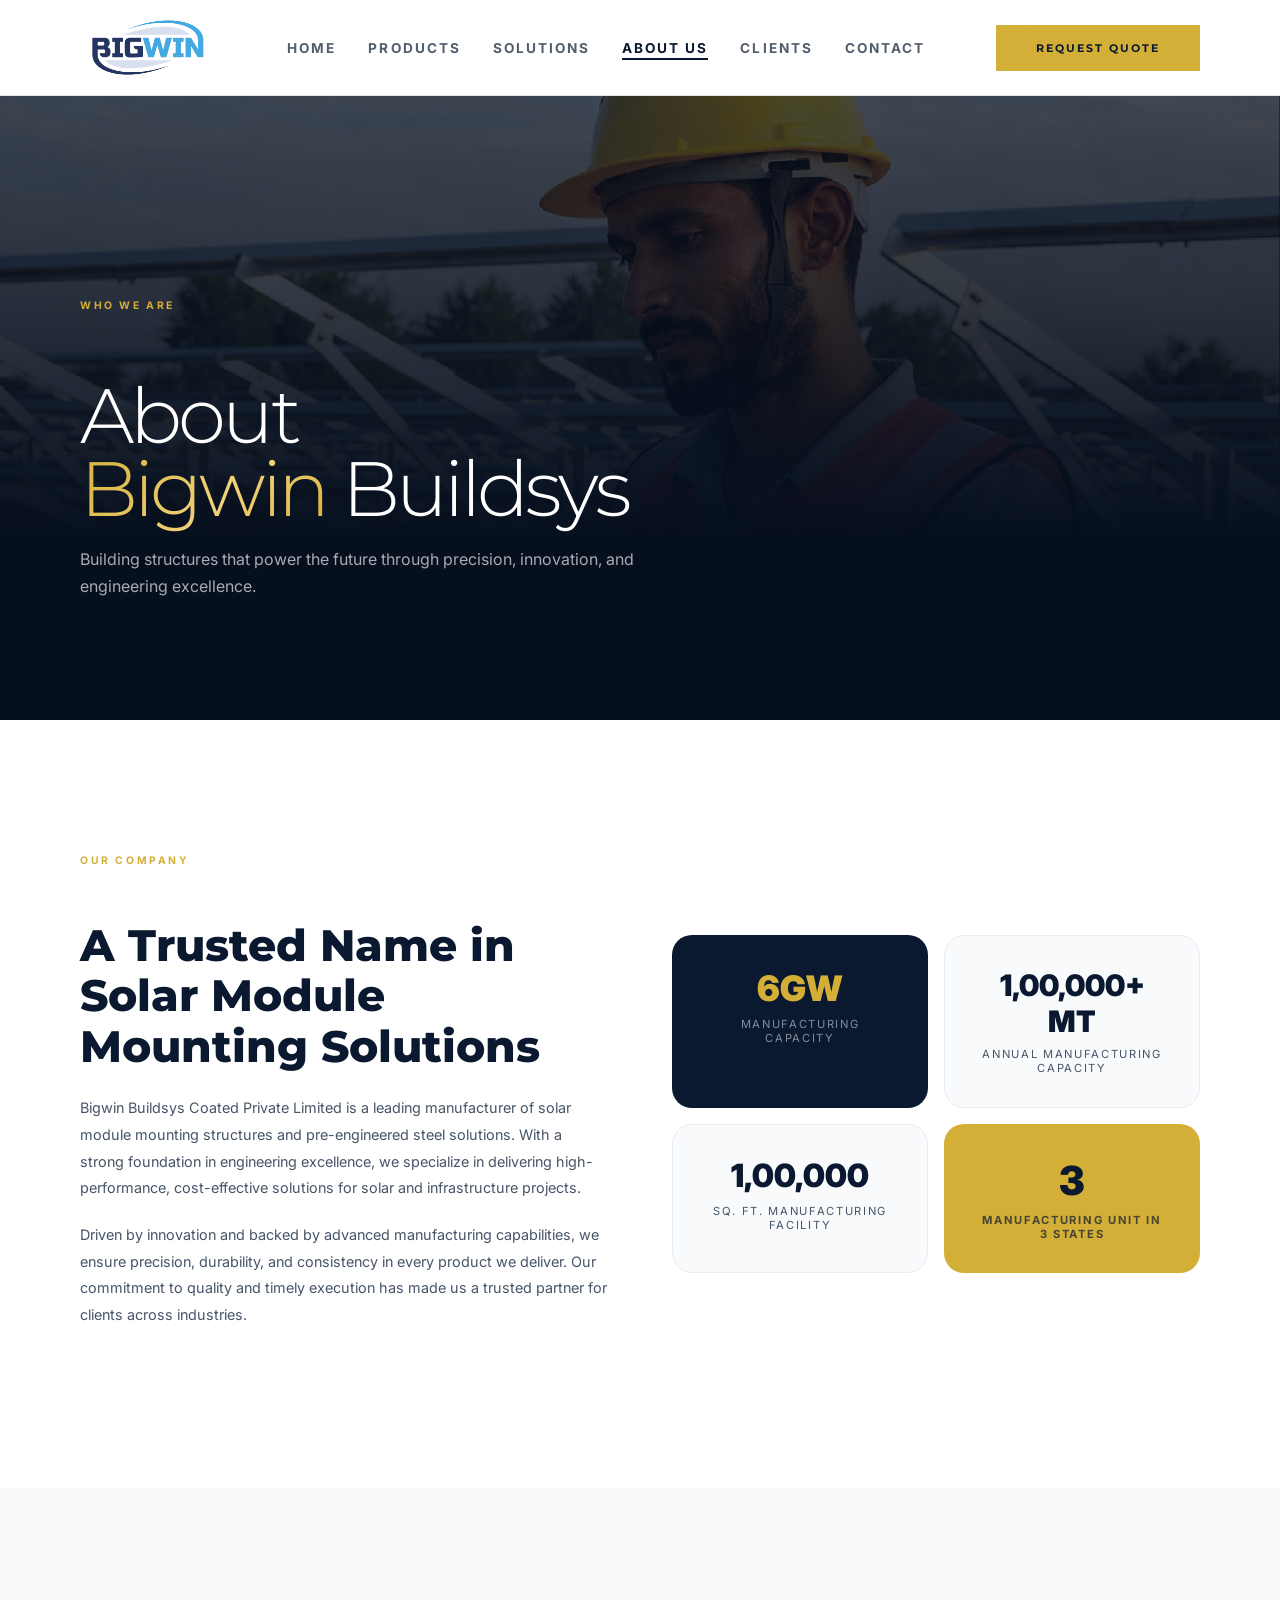
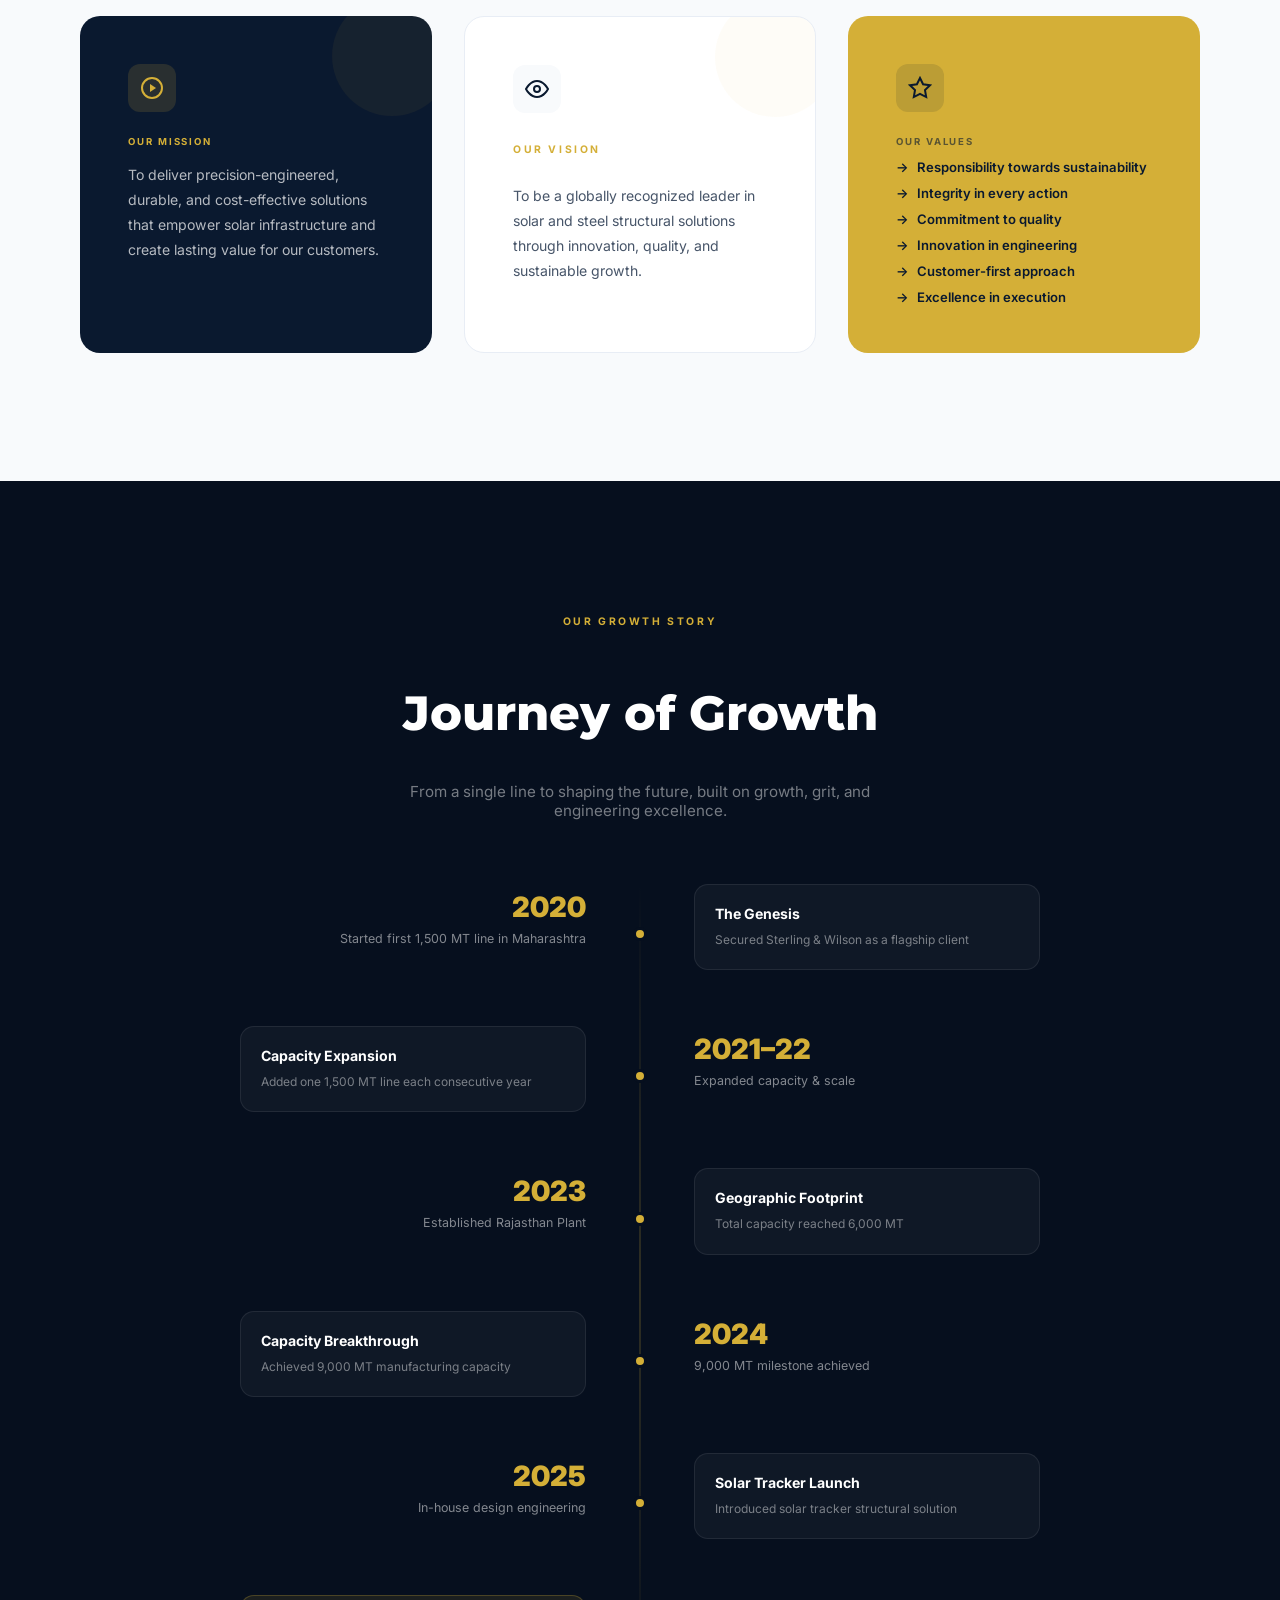
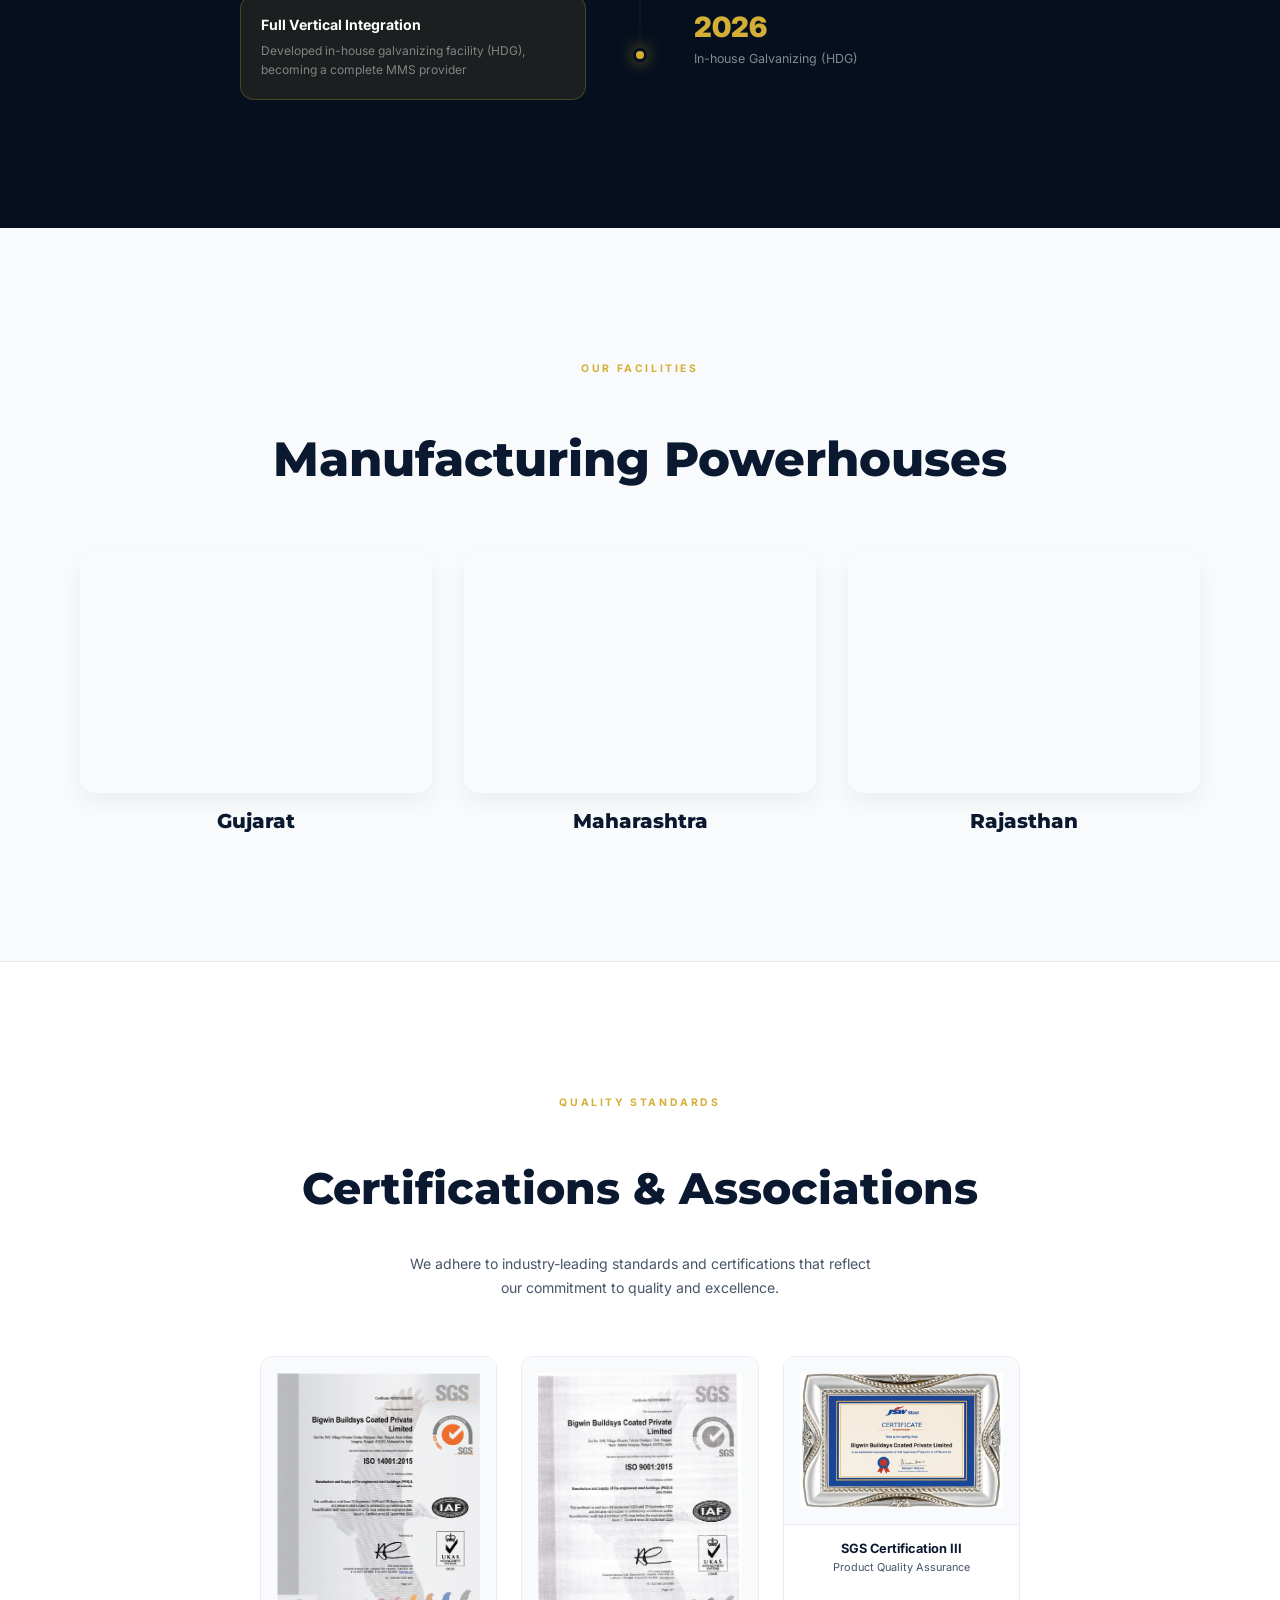
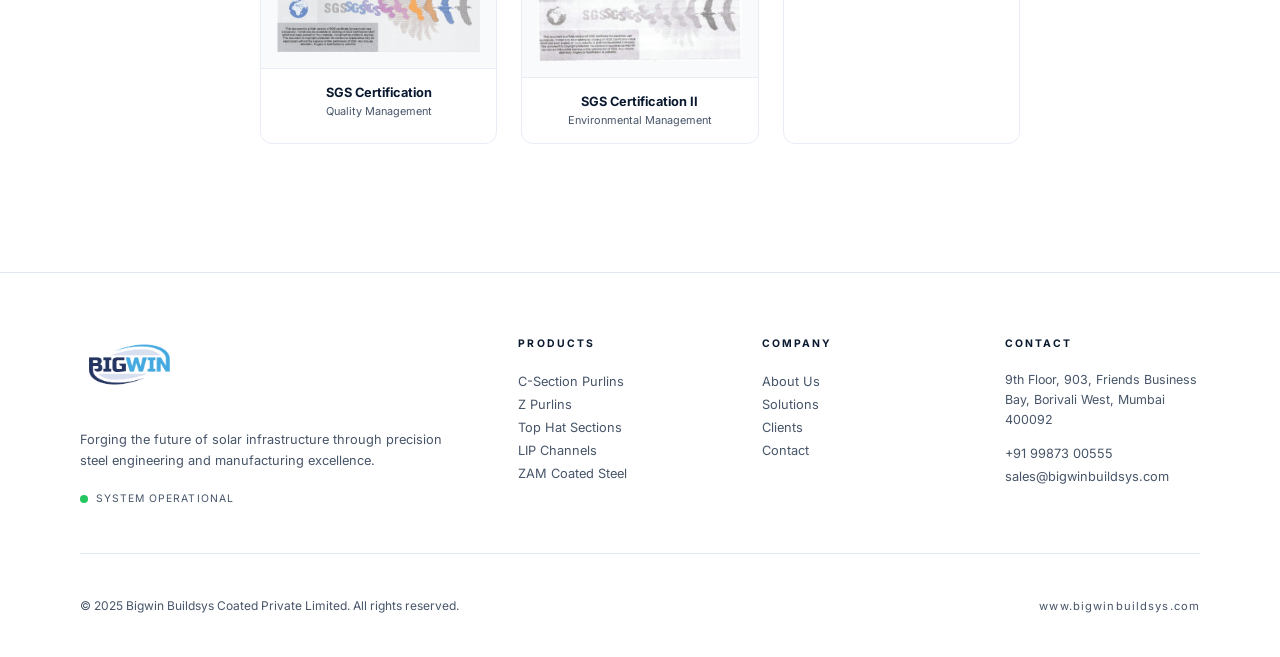
==== about.html @ e6ea75df "first commit" ====
<!DOCTYPE html>
<html lang="en" class="scroll-smooth">

<head>
  <meta charset="UTF-8">
  <meta name="viewport" content="width=device-width, initial-scale=1.0">
  <title>About Us | Bigwin Buildsys Coated Private Limited</title>
  <meta name="description"
    content="Learn about Bigwin Buildsys, a leading manufacturer of solar module mounting structures and pre-engineered steel solutions since 2020.">
  <link
    href="https://fonts.googleapis.com/css2?family=Montserrat:wght@300;400;500;600;700;800;900&family=Inter:wght@300;400;500;600;700&display=swap"
    rel="stylesheet">
  <link rel="stylesheet" href="assets/css/main.css">
  <link rel="icon" type="image/png" href="assets/images/bigwin.ico">
  <style>
    /* White Navbar Overrides */
    #main-nav.nav-glass {
      background: #ffffff !important;
      backdrop-filter: none !important;
      -webkit-backdrop-filter: none !important;
      border-bottom: 1px solid #e2e8f0 !important;
    }

    #main-nav.nav-glass.scrolled {
      background: #ffffff !important;
      box-shadow: 0 4px 20px rgba(10, 25, 47, 0.08) !important;
    }

    #main-nav .nav-link {
      color: rgba(10, 25, 47, 0.70) !important;
      font-size: 0.85rem !important;
      letter-spacing: 0.15em !important;
    }

    #main-nav .nav-link:hover,
    #main-nav .nav-link.active {
      color: var(--navy) !important;
    }

    #main-nav .nav-link::after {
      background: var(--navy) !important;
    }

    #main-nav #mobile-open svg {
      stroke: var(--navy) !important;
    }

    /* Facility Hover Zoom Override */
    .facility-card {
      cursor: pointer;
    }

    .facility-img {
      transition: transform 0.6s cubic-bezier(0.25, 0.46, 0.45, 0.94);
    }

    .facility-card:hover .facility-img {
      transform: scale(1.08);
    }
  </style>
</head>

<body>

  <!-- ═══ NAV ═══ -->
  <nav id="main-nav" class="nav-glass" style="position:fixed;top:0;left:0;right:0;z-index:50;height:96px">
    <div class="container-xl" style="display:flex;align-items:center;justify-content:space-between;height:100%">
      <a href="index.html" style="display:flex;align-items:center;height:100%;text-decoration:none">
        <img src="assets/images/bigwin.png" alt="Bigwin Buildsys" style="height:76px;width:auto;object-fit:contain">
      </a>
      <div style="display:flex;gap:2rem;align-items:center" id="nav-links">
        <a href="index.html" class="nav-link">Home</a>
        <a href="products.html" class="nav-link">Products</a>
        <a href="solutions.html" class="nav-link">Solutions</a>
        <a href="about.html" class="nav-link active">About Us</a>
        <a href="clients.html" class="nav-link">Clients</a>
        <a href="contact.html" class="nav-link">Contact</a>
      </div>
      <div style="display:flex;gap:1rem;align-items:center">
        <a href="contact.html" class="btn-gold"><span>Request Quote</span></a>
        <button id="mobile-open" style="background:none;border:none;cursor:pointer">
          <svg width="24" height="24" fill="none" stroke="white" stroke-width="2">
            <line x1="3" y1="6" x2="21" y2="6" />
            <line x1="3" y1="12" x2="21" y2="12" />
            <line x1="3" y1="18" x2="21" y2="18" />
          </svg>
        </button>
      </div>
    </div>
  </nav>
  <div id="mobile-overlay">
    <button id="mobile-close"
      style="position:absolute;top:1.5rem;right:1.5rem;background:none;border:none;cursor:pointer"><svg width="28"
        height="28" fill="none" stroke="white" stroke-width="2">
        <line x1="18" y1="6" x2="6" y2="18" />
        <line x1="6" y1="6" x2="18" y2="18" />
      </svg></button>
    <a href="index.html">Home</a><a href="products.html">Products</a><a href="solutions.html">Solutions</a><a
      href="about.html">About Us</a><a href="clients.html">Clients</a><a href="contact.html">Contact</a>
    <a href="contact.html" class="btn-gold" style="margin-top:1rem"><span>Request Quote</span></a>
  </div>

  <!-- ═══ PAGE HERO ═══ -->
  <header class="page-hero" style="padding-top:96px;min-height:720px">
    <div class="page-hero-bg"
      style="background-image:url('assets/images/Key Achivments BG.png');background-position:center 30%"></div>
    <div class="page-hero-grad"></div>
    <div class="container-xl" style="position:relative;z-index:1;width:100%;padding-bottom:1rem">
      <div class="fade-up">
        <div class="section-label">Who We Are</div>
      </div>
      <h1 class="fade-up fade-up-d1"
        style="font-size:clamp(2.5rem,6vw,5rem);font-weight:300;letter-spacing:-0.05em;color:white;line-height:0.95;margin-bottom:1.25rem">
        About<br><span class="gradient-text-gold">Bigwin</span> Buildsys
      </h1>
      <p class="fade-up fade-up-d2" style="font-size:1rem;color:rgba(255,255,255,0.65);max-width:560px;line-height:1.7">
        Building structures that power the future through precision, innovation, and engineering excellence.
      </p>
    </div>
  </header>

  <!-- ═══ ABOUT INTRO ═══ -->
  <section class="section-pad" style="background:white">
    <div class="container-xl">
      <div style="display:grid;grid-template-columns:1fr;gap:4rem;align-items:center" class="lg-grid-2">
        <div class="reveal">
          <div class="section-label">Our Company</div>
          <h2
            style="font-size:clamp(1.75rem,3.5vw,2.75rem);font-weight:800;color:var(--navy);line-height:1.15;margin-bottom:1.5rem">
            A Trusted Name in<br>Solar Module Mounting Solutions
          </h2>
          <p style="font-size:0.9rem;color:var(--gray-600);line-height:1.85;margin-bottom:1.25rem">
            Bigwin Buildsys Coated Private Limited is a leading manufacturer of solar module mounting structures and
            pre-engineered steel solutions. With a strong foundation in engineering excellence, we specialize in
            delivering high-performance, cost-effective solutions for solar and infrastructure projects.
          </p>
          <p style="font-size:0.9rem;color:var(--gray-600);line-height:1.85;margin-bottom:2rem">
            Driven by innovation and backed by advanced manufacturing capabilities, we ensure precision, durability, and
            consistency in every product we deliver. Our commitment to quality and timely execution has made us a
            trusted partner for clients across industries.
          </p>
        </div>
        <div class="reveal reveal-d1">
          <div style="display:grid;grid-template-columns:1fr 1fr;gap:1rem">
            <div style="background:var(--navy);border-radius:1.25rem;padding:2rem;text-align:center">
              <div style="font-size:2.2rem;font-weight:900;color:var(--gold)">6GW</div>
              <div
                style="font-size:0.7rem;color:rgba(255,255,255,0.5);text-transform:uppercase;letter-spacing:0.15em;margin-top:0.5rem">
                Manufacturing Capacity</div>
            </div>
            <div
              style="background:#f8fafc;border:1px solid #e8edf5;border-radius:1.25rem;padding:2rem;text-align:center">
              <div style="font-size:1.85rem;font-weight:900;color:var(--navy);line-height:1.2">1,00,000+ MT</div>
              <div
                style="font-size:0.7rem;color:var(--gray-600);text-transform:uppercase;letter-spacing:0.15em;margin-top:0.5rem">
                Annual Manufacturing Capacity</div>
            </div>
            <div
              style="background:#f8fafc;border:1px solid #e8edf5;border-radius:1.25rem;padding:2rem;text-align:center">
              <div style="font-size:2rem;font-weight:900;color:var(--navy);line-height:1.2">1,00,000</div>
              <div
                style="font-size:0.7rem;color:var(--gray-600);text-transform:uppercase;letter-spacing:0.15em;margin-top:0.5rem">
                Sq. Ft. Manufacturing Facility</div>
            </div>
            <div style="background:var(--gold);border-radius:1.25rem;padding:2rem;text-align:center">
              <div style="font-size:2.5rem;font-weight:900;color:var(--navy)">3</div>
              <div
                style="font-size:0.7rem;color:var(--navy);text-transform:uppercase;letter-spacing:0.15em;margin-top:0.5rem;font-weight:700;opacity:0.7">
                Manufacturing Unit in 3 States</div>
            </div>
          </div>
        </div>
      </div>
    </div>
  </section>

  <!-- ═══ MISSION VISION VALUES ═══ -->
  <section class="section-pad" style="background:var(--off-white)">
    <div class="container-xl">
      <div style="display:grid;grid-template-columns:1fr;gap:2rem" class="lg-grid-3-auto">
        <!-- Mission -->
        <div class="reveal"
          style="background:var(--navy);border-radius:1.25rem;padding:3rem;position:relative;overflow:hidden">
          <div
            style="position:absolute;top:-20px;right:-20px;width:120px;height:120px;background:rgba(212,175,55,0.06);border-radius:50%">
          </div>
          <div
            style="width:48px;height:48px;background:rgba(212,175,55,0.15);border-radius:0.75rem;display:flex;align-items:center;justify-content:center;margin-bottom:1.5rem">
            <svg width="24" height="24" viewBox="0 0 24 24" fill="none" stroke="var(--gold)" stroke-width="2">
              <circle cx="12" cy="12" r="10" />
              <polygon points="10 8 16 12 10 16 10 8" fill="var(--gold)" stroke="none" />
            </svg>
          </div>
          <div
            style="font-size:0.6rem;letter-spacing:0.2em;text-transform:uppercase;color:var(--gold);font-weight:700;margin-bottom:0.75rem">
            Our Mission</div>
          <p style="font-size:0.88rem;color:rgba(255,255,255,0.7);line-height:1.8">
            To deliver precision-engineered, durable, and cost-effective solutions that empower solar infrastructure and
            create lasting value for our customers.
          </p>
        </div>
        <!-- Vision -->
        <div class="reveal reveal-d1"
          style="background:white;border:1px solid #e8edf5;border-radius:1.25rem;padding:3rem;position:relative;overflow:hidden">
          <div
            style="position:absolute;top:-20px;right:-20px;width:120px;height:120px;background:rgba(212,175,55,0.04);border-radius:50%">
          </div>
          <div
            style="width:48px;height:48px;background:var(--off-white);border-radius:0.75rem;display:flex;align-items:center;justify-content:center;margin-bottom:1.5rem">
            <svg width="24" height="24" viewBox="0 0 24 24" fill="none" stroke="var(--navy)" stroke-width="2">
              <path d="M1 12s4-8 11-8 11 8 11 8-4 8-11 8-11-8-11-8z" />
              <circle cx="12" cy="12" r="3" />
            </svg>
          </div>
          <div class="section-label" style="margin-bottom:0.75rem">Our Vision</div>
          <p style="font-size:0.88rem;color:var(--gray-600);line-height:1.8">
            To be a globally recognized leader in solar and steel structural solutions through innovation, quality, and
            sustainable growth.
          </p>
        </div>
        <!-- Values -->
        <div class="reveal reveal-d2" style="background:var(--gold);border-radius:1.25rem;padding:3rem">
          <div
            style="width:48px;height:48px;background:rgba(10,25,47,0.12);border-radius:0.75rem;display:flex;align-items:center;justify-content:center;margin-bottom:1.5rem">
            <svg width="24" height="24" viewBox="0 0 24 24" fill="none" stroke="var(--navy)" stroke-width="2">
              <polygon
                points="12 2 15.09 8.26 22 9.27 17 14.14 18.18 21.02 12 17.77 5.82 21.02 7 14.14 2 9.27 8.91 8.26 12 2" />
            </svg>
          </div>
          <div
            style="font-size:0.6rem;letter-spacing:0.2em;text-transform:uppercase;color:var(--navy);font-weight:700;opacity:0.6;margin-bottom:0.75rem">
            Our Values</div>
          <div style="display:flex;flex-direction:column;gap:0.625rem">
            <div style="font-size:0.82rem;font-weight:600;color:var(--navy);display:flex;gap:0.5rem">
              <span>→</span>Responsibility towards sustainability</div>
            <div style="font-size:0.82rem;font-weight:600;color:var(--navy);display:flex;gap:0.5rem">
              <span>→</span>Integrity in every action</div>
            <div style="font-size:0.82rem;font-weight:600;color:var(--navy);display:flex;gap:0.5rem">
              <span>→</span>Commitment to quality</div>
            <div style="font-size:0.82rem;font-weight:600;color:var(--navy);display:flex;gap:0.5rem">
              <span>→</span>Innovation in engineering</div>
            <div style="font-size:0.82rem;font-weight:600;color:var(--navy);display:flex;gap:0.5rem">
              <span>→</span>Customer-first approach</div>
            <div style="font-size:0.82rem;font-weight:600;color:var(--navy);display:flex;gap:0.5rem">
              <span>→</span>Excellence in execution</div>
          </div>
        </div>
      </div>
    </div>
  </section>

  <!-- ═══ JOURNEY TIMELINE ═══ -->
  <section class="section-pad" style="background:var(--navy-deep)">
    <div class="container-xl">
      <div style="text-align:center;margin-bottom:4rem">
        <div class="section-label reveal">Our Growth Story</div>
        <h2 class="reveal reveal-d1" style="font-size:clamp(2rem,4vw,3rem);font-weight:800;color:white">Journey of
          Growth</h2>
        <p class="reveal reveal-d2"
          style="font-size:0.95rem;color:rgba(255,255,255,0.45);margin-top:0.75rem;max-width:500px;margin-left:auto;margin-right:auto">
          From a single line to shaping the future, built on growth, grit, and engineering excellence.</p>
      </div>
      <!-- Timeline -->
      <div style="position:relative;max-width:800px;margin:0 auto">
        <div class="timeline-line"></div>
        <!-- 2020 -->
        <div class="timeline-item reveal"
          style="display:grid;grid-template-columns:1fr 60px 1fr;gap:1.5rem;align-items:center;margin-bottom:3.5rem">
          <div style="text-align:right">
            <div style="font-size:1.75rem;font-weight:900;color:var(--gold);line-height:1">2020</div>
            <p style="font-size:0.78rem;color:rgba(255,255,255,0.5);line-height:1.6;margin-top:0.5rem">Started first
              1,500 MT line in Maharashtra</p>
          </div>
          <div style="display:flex;justify-content:center;position:relative">
            <div class="timeline-dot"></div>
          </div>
          <div
            style="background:rgba(255,255,255,0.04);border:1px solid rgba(255,255,255,0.08);border-radius:0.875rem;padding:1.25rem">
            <div style="font-weight:700;color:white;font-size:0.88rem;margin-bottom:0.5rem">The Genesis</div>
            <div style="font-size:0.75rem;color:rgba(255,255,255,0.45);line-height:1.6">Secured Sterling & Wilson as a
              flagship client</div>
          </div>
        </div>
        <!-- 2021-22 -->
        <div class="timeline-item reveal reveal-d1"
          style="display:grid;grid-template-columns:1fr 60px 1fr;gap:1.5rem;align-items:center;margin-bottom:3.5rem">
          <div
            style="background:rgba(255,255,255,0.04);border:1px solid rgba(255,255,255,0.08);border-radius:0.875rem;padding:1.25rem">
            <div style="font-weight:700;color:white;font-size:0.88rem;margin-bottom:0.5rem">Capacity Expansion</div>
            <div style="font-size:0.75rem;color:rgba(255,255,255,0.45);line-height:1.6">Added one 1,500 MT line each
              consecutive year</div>
          </div>
          <div style="display:flex;justify-content:center;position:relative">
            <div class="timeline-dot"></div>
          </div>
          <div>
            <div style="font-size:1.75rem;font-weight:900;color:var(--gold);line-height:1">2021–22</div>
            <p style="font-size:0.78rem;color:rgba(255,255,255,0.5);line-height:1.6;margin-top:0.5rem">Expanded capacity
              & scale</p>
          </div>
        </div>
        <!-- 2023 -->
        <div class="timeline-item reveal reveal-d2"
          style="display:grid;grid-template-columns:1fr 60px 1fr;gap:1.5rem;align-items:center;margin-bottom:3.5rem">
          <div style="text-align:right">
            <div style="font-size:1.75rem;font-weight:900;color:var(--gold);line-height:1">2023</div>
            <p style="font-size:0.78rem;color:rgba(255,255,255,0.5);line-height:1.6;margin-top:0.5rem">Established
              Rajasthan Plant</p>
          </div>
          <div style="display:flex;justify-content:center;position:relative">
            <div class="timeline-dot"></div>
          </div>
          <div
            style="background:rgba(255,255,255,0.04);border:1px solid rgba(255,255,255,0.08);border-radius:0.875rem;padding:1.25rem">
            <div style="font-weight:700;color:white;font-size:0.88rem;margin-bottom:0.5rem">Geographic Footprint</div>
            <div style="font-size:0.75rem;color:rgba(255,255,255,0.45);line-height:1.6">Total capacity reached 6,000 MT
            </div>
          </div>
        </div>
        <!-- 2024 -->
        <div class="timeline-item reveal"
          style="display:grid;grid-template-columns:1fr 60px 1fr;gap:1.5rem;align-items:center;margin-bottom:3.5rem">
          <div
            style="background:rgba(255,255,255,0.04);border:1px solid rgba(255,255,255,0.08);border-radius:0.875rem;padding:1.25rem">
            <div style="font-weight:700;color:white;font-size:0.88rem;margin-bottom:0.5rem">Capacity Breakthrough</div>
            <div style="font-size:0.75rem;color:rgba(255,255,255,0.45);line-height:1.6">Achieved 9,000 MT manufacturing
              capacity</div>
          </div>
          <div style="display:flex;justify-content:center;position:relative">
            <div class="timeline-dot"></div>
          </div>
          <div>
            <div style="font-size:1.75rem;font-weight:900;color:var(--gold);line-height:1">2024</div>
            <p style="font-size:0.78rem;color:rgba(255,255,255,0.5);line-height:1.6;margin-top:0.5rem">9,000 MT
              milestone achieved</p>
          </div>
        </div>
        <!-- 2025 -->
        <div class="timeline-item reveal reveal-d1"
          style="display:grid;grid-template-columns:1fr 60px 1fr;gap:1.5rem;align-items:center;margin-bottom:3.5rem">
          <div style="text-align:right">
            <div style="font-size:1.75rem;font-weight:900;color:var(--gold);line-height:1">2025</div>
            <p style="font-size:0.78rem;color:rgba(255,255,255,0.5);line-height:1.6;margin-top:0.5rem">In-house design
              engineering</p>
          </div>
          <div style="display:flex;justify-content:center;position:relative">
            <div class="timeline-dot"></div>
          </div>
          <div
            style="background:rgba(255,255,255,0.04);border:1px solid rgba(255,255,255,0.08);border-radius:0.875rem;padding:1.25rem">
            <div style="font-weight:700;color:white;font-size:0.88rem;margin-bottom:0.5rem">Solar Tracker Launch</div>
            <div style="font-size:0.75rem;color:rgba(255,255,255,0.45);line-height:1.6">Introduced solar tracker
              structural solution</div>
          </div>
        </div>
        <!-- 2026 -->
        <div class="timeline-item reveal reveal-d2"
          style="display:grid;grid-template-columns:1fr 60px 1fr;gap:1.5rem;align-items:center">
          <div
            style="background:rgba(212,175,55,0.1);border:1px solid rgba(212,175,55,0.25);border-radius:0.875rem;padding:1.25rem">
            <div style="font-weight:700;color:white;font-size:0.88rem;margin-bottom:0.5rem">Full Vertical Integration
            </div>
            <div style="font-size:0.75rem;color:rgba(255,255,255,0.45);line-height:1.6">Developed in-house galvanizing
              facility (HDG), becoming a complete MMS provider</div>
          </div>
          <div style="display:flex;justify-content:center;position:relative">
            <div class="timeline-dot" style="box-shadow:0 0 16px rgba(212,175,55,0.6)"></div>
          </div>
          <div>
            <div style="font-size:1.75rem;font-weight:900;color:var(--gold);line-height:1">2026</div>
            <p style="font-size:0.78rem;color:rgba(255,255,255,0.5);line-height:1.6;margin-top:0.5rem">In-house
              Galvanizing (HDG)</p>
          </div>
        </div>
      </div>
    </div>
  </section>

  <!-- ═══ MANUFACTURING POWERHOUSES ═══ -->
  <section class="section-pad" style="background:#f8fafc;border-bottom:1px solid #e2e8f0">
    <div class="container-xl">
      <div style="text-align:center;margin-bottom:4rem">
        <div class="section-label reveal">Our Facilities</div>
        <h2 class="reveal reveal-d1"
          style="font-size:clamp(2rem,4vw,3rem);font-weight:800;color:var(--navy);line-height:1.2">Manufacturing
          Powerhouses</h2>
      </div>
      <div class="grid-3" style="gap:2rem">
        <!-- Gujarat -->
        <div class="reveal facility-card">
          <div
            style="position:relative;height:240px;border-radius:1rem;overflow:hidden;margin-bottom:1rem;box-shadow:0 8px 24px rgba(10,25,47,0.06)">
            <div class="facility-img"
              style="width:100%;height:100%;background-size:cover;background-position:center;background-image:url('https://images.unsplash.com/photo-1509391366360-2e959784a276?w=800&q=80')">
            </div>
          </div>
          <h3 style="font-size:1.25rem;font-weight:800;color:var(--navy);margin:0;text-align:center">Gujarat</h3>
        </div>
        <!-- Maharashtra -->
        <div class="reveal reveal-d1 facility-card">
          <div
            style="position:relative;height:240px;border-radius:1rem;overflow:hidden;margin-bottom:1rem;box-shadow:0 8px 24px rgba(10,25,47,0.06)">
            <div class="facility-img"
              style="width:100%;height:100%;background-size:cover;background-position:center;background-image:url('https://images.unsplash.com/photo-1508514177221-188b1cf16e9d?w=800&q=80')">
            </div>
          </div>
          <h3 style="font-size:1.25rem;font-weight:800;color:var(--navy);margin:0;text-align:center">Maharashtra</h3>
        </div>
        <!-- Rajasthan -->
        <div class="reveal reveal-d2 facility-card">
          <div
            style="position:relative;height:240px;border-radius:1rem;overflow:hidden;margin-bottom:1rem;box-shadow:0 8px 24px rgba(10,25,47,0.06)">
            <div class="facility-img"
              style="width:100%;height:100%;background-size:cover;background-position:center;background-image:url('https://images.unsplash.com/photo-1613665813446-82a78c468a1d?w=800&q=80')">
            </div>
          </div>
          <h3 style="font-size:1.25rem;font-weight:800;color:var(--navy);margin:0;text-align:center">Rajasthan</h3>
        </div>
      </div>
    </div>
  </section>

  <!-- ═══ CERTIFICATIONS ═══ -->
  <section class="section-pad" style="background:white">
    <div class="container-xl">
      <div style="text-align:center;margin-bottom:3.5rem">
        <div class="section-label reveal">Quality Standards</div>
        <h2 class="reveal reveal-d1" style="font-size:clamp(1.75rem,3.5vw,2.75rem);font-weight:800;color:var(--navy)">
          Certifications &amp; Associations</h2>
        <p class="reveal reveal-d2"
          style="font-size:0.88rem;color:var(--gray-600);max-width:480px;margin:0.75rem auto 0;line-height:1.7">We
          adhere to industry-leading standards and certifications that reflect our commitment to quality and excellence.
        </p>
      </div>
      <div
        style="display:grid;grid-template-columns:repeat(auto-fit,minmax(180px,1fr));gap:1.5rem;max-width:760px;margin:0 auto">
        <div class="cert-card reveal" style="border-radius:0.75rem">
          <img src="assets/images/Certificates/SGS Certificate.png" alt="SGS Certificate"
            style="width:100%;height:150px;object-fit:contain;padding:1rem;background:#f8fafc;border-bottom:1px solid #e8edf5">
          <div style="padding:1rem;text-align:center">
            <div style="font-weight:700;font-size:0.8rem;color:var(--navy)">SGS Certification</div>
            <div style="font-size:0.68rem;color:var(--gray-600);margin-top:0.25rem">Quality Management</div>
          </div>
        </div>
        <div class="cert-card reveal reveal-d1" style="border-radius:0.75rem">
          <img src="assets/images/Certificates/SGS Second Certificate.png" alt="SGS Certificate 2"
            style="width:100%;height:150px;object-fit:contain;padding:1rem;background:#f8fafc;border-bottom:1px solid #e8edf5">
          <div style="padding:1rem;text-align:center">
            <div style="font-weight:700;font-size:0.8rem;color:var(--navy)">SGS Certification II</div>
            <div style="font-size:0.68rem;color:var(--gray-600);margin-top:0.25rem">Environmental Management</div>
          </div>
        </div>
        <div class="cert-card reveal reveal-d2" style="border-radius:0.75rem">
          <img src="assets/images/Certificates/SGS Third Certificate.png" alt="SGS Certificate 3"
            style="width:100%;height:150px;object-fit:contain;padding:1rem;background:#f8fafc;border-bottom:1px solid #e8edf5">
          <div style="padding:1rem;text-align:center">
            <div style="font-weight:700;font-size:0.8rem;color:var(--navy)">SGS Certification III</div>
            <div style="font-size:0.68rem;color:var(--gray-600);margin-top:0.25rem">Product Quality Assurance</div>
          </div>
        </div>
      </div>
    </div>
  </section>

  <!-- ═══ FOOTER ═══ -->
  <footer style="padding:4rem 0 2rem">
    <div class="container-xl">
      <div
        style="display:grid;grid-template-columns:2fr 1fr 1fr 1fr;gap:3rem;padding-bottom:3rem;border-bottom:1px solid rgba(255,255,255,0.08)"
        class="reveal">
        <div>
          <a href="index.html" style="display:inline-block"><img src="assets/images/bigwin.png" alt="Bigwin Buildsys"
              style="height:55px;width:auto;object-fit:contain;margin-bottom:1.25rem"></a>
          <p style="font-size:0.8rem;color:rgba(255,255,255,0.4);line-height:1.7;margin-bottom:1.25rem">Forging the
            future of solar infrastructure through precision steel engineering and manufacturing excellence.</p>
          <div style="display:flex;align-items:center;gap:0.5rem"><span class="dot-live"></span><span
              style="font-size:0.65rem;color:rgba(255,255,255,0.4);letter-spacing:0.1em;text-transform:uppercase">System
              Operational</span></div>
        </div>
        <div>
          <div
            style="font-size:0.65rem;letter-spacing:0.2em;text-transform:uppercase;color:var(--gold);font-weight:700;margin-bottom:1.25rem">
            Products</div>
          <a href="products.html" class="footer-link">C-Section Purlins</a>
          <a href="products.html" class="footer-link">Z Purlins</a>
          <a href="products.html" class="footer-link">Top Hat Sections</a>
          <a href="products.html" class="footer-link">LIP Channels</a>
          <a href="products.html" class="footer-link">ZAM Coated Steel</a>
        </div>
        <div>
          <div
            style="font-size:0.65rem;letter-spacing:0.2em;text-transform:uppercase;color:var(--gold);font-weight:700;margin-bottom:1.25rem">
            Company</div>
          <a href="about.html" class="footer-link">About Us</a>
          <a href="solutions.html" class="footer-link">Solutions</a>
          <a href="clients.html" class="footer-link">Clients</a>
          <a href="contact.html" class="footer-link">Contact</a>
        </div>
        <div>
          <div
            style="font-size:0.65rem;letter-spacing:0.2em;text-transform:uppercase;color:var(--gold);font-weight:700;margin-bottom:1.25rem">
            Contact</div>
          <p style="font-size:0.78rem;color:rgba(255,255,255,0.4);line-height:1.6;margin-bottom:0.75rem">9th Floor, 903,
            Friends Business Bay, Borivali West, Mumbai 400092</p>
          <a href="tel:+919987300555" class="footer-link">+91 99873 00555</a>
          <a href="mailto:sales@bigwinbuildsys.com" class="footer-link">sales@bigwinbuildsys.com</a>
        </div>
      </div>
      <div
        style="display:flex;justify-content:space-between;align-items:center;padding-top:2rem;flex-wrap:wrap;gap:1rem">
        <p style="font-size:0.75rem;color:rgba(255,255,255,0.3)">© 2025 Bigwin Buildsys Coated Private Limited. All
          rights reserved.</p>
        <a href="index.html"
          style="font-size:0.7rem;color:rgba(255,255,255,0.3);text-decoration:none;letter-spacing:0.1em">www.bigwinbuildsys.com</a>
      </div>
    </div>
  </footer>

  <script src="assets/js/app.js"></script>
  <style>
    @media (min-width:1024px) {
      .lg-grid-2 {
        grid-template-columns: 1fr 1fr !important;
      }

      .lg-grid-3-auto {
        grid-template-columns: repeat(3, 1fr) !important;
      }
    }

    /* Footer 4-col responsive */
    @media (max-width:767px) {
      footer .container-xl>div:first-child {
        grid-template-columns: 1fr !important;
      }
    }

    @media (min-width:768px) and (max-width:1023px) {
      footer .container-xl>div:first-child {
        grid-template-columns: 1fr 1fr !important;
      }
    }
  </style>
</body>

</html>
---- assets/css/main.css ----
/* ═══════════════════════════════════════
   BIGWIN BUILDSYS — DESIGN SYSTEM
   Midnight Luxe | Navy + Gold
═══════════════════════════════════════ */

:root {
  --navy:       #0a192f;
  --navy-deep:  #060f1e;
  --navy-mid:   #0d2240;
  --gold:       #D4AF37;
  --gold-light: #F1D279;
  --gold-dim:   #a8872a;
  --white:      #ffffff;
  --off-white:  #F8FAFC;
  --gray-100:   #f1f5f9;
  --gray-200:   #e2e8f0;
  --gray-400:   #94a3b8;
  --gray-600:   #475569;
  --gray-800:   #1e293b;
  --font-head:  'Montserrat', sans-serif;
  --font-body:  'Inter', sans-serif;
  --ease-spring: cubic-bezier(0.34, 1.56, 0.64, 1);
  --ease-smooth: cubic-bezier(0.25, 0.46, 0.45, 0.94);
}

html { overflow-y: scroll; scroll-behavior: smooth; }

*, *::before, *::after { box-sizing: border-box; }

body {
  font-family: var(--font-body);
  background: var(--off-white);
  color: var(--gray-800);
  -webkit-font-smoothing: antialiased;
  margin: 0;
}

/* ── Noise Overlay ── */
body::before {
  content: '';
  position: fixed;
  inset: 0;
  background-image: url("data:image/svg+xml,%3Csvg xmlns='http://www.w3.org/2000/svg' width='300' height='300'%3E%3Cfilter id='n'%3E%3CfeTurbulence type='fractalNoise' baseFrequency='0.75' numOctaves='4' stitchTiles='stitch'/%3E%3C/filter%3E%3Crect width='300' height='300' filter='url(%23n)' opacity='0.04'/%3E%3C/svg%3E");
  pointer-events: none;
  z-index: 9999;
  opacity: 0.06;
}

/* ── Typography ── */
h1,h2,h3,h4,h5,h6 { font-family: var(--font-head); }

.text-gold { color: var(--gold); }
.text-navy { color: var(--navy); }
.bg-navy   { background-color: var(--navy); }
.bg-gold   { background-color: var(--gold); }

.gradient-text-gold {
  background: linear-gradient(135deg, var(--gold) 0%, var(--gold-light) 60%, var(--gold) 100%);
  -webkit-background-clip: text;
  -webkit-text-fill-color: transparent;
  background-clip: text;
}

/* ── Navbar ── */
.nav-glass {
  background: rgba(10, 25, 47, 0.85);
  backdrop-filter: blur(20px);
  -webkit-backdrop-filter: blur(20px);
  border-bottom: 1px solid rgba(212, 175, 55, 0.15);
}
.nav-glass.scrolled {
  background: rgba(10, 25, 47, 0.97);
  box-shadow: 0 4px 32px rgba(0,0,0,0.3);
}
.nav-link {
  color: rgba(255,255,255,0.7);
  font-size: 0.7rem;
  font-weight: 700;
  letter-spacing: 0.2em;
  text-transform: uppercase;
  text-decoration: none;
  padding: 0.25rem 0;
  position: relative;
  transition: color 0.3s var(--ease-smooth);
}
.nav-link::after {
  content: '';
  position: absolute;
  bottom: 0; left: 0;
  width: 0; height: 1.5px;
  background: var(--gold);
  transition: width 0.3s var(--ease-smooth);
}
.nav-link:hover, .nav-link.active { color: var(--gold); }
.nav-link:hover::after, .nav-link.active::after { width: 100%; }

/* ── Buttons ── */
.btn-gold {
  display: inline-flex;
  align-items: center;
  gap: 0.5rem;
  background: var(--gold);
  color: var(--navy);
  font-family: var(--font-head);
  font-weight: 700;
  font-size: 0.7rem;
  letter-spacing: 0.18em;
  text-transform: uppercase;
  padding: 1rem 2.5rem;
  text-decoration: none;
  position: relative;
  overflow: hidden;
  transition: transform 0.3s var(--ease-spring), box-shadow 0.3s ease;
}
.btn-gold::before {
  content: '';
  position: absolute;
  inset: 0;
  background: var(--gold-light);
  transform: translateX(-101%);
  transition: transform 0.4s var(--ease-smooth);
}
.btn-gold:hover { transform: scale(1.03); box-shadow: 0 0 40px rgba(212,175,55,0.35); }
.btn-gold:hover::before { transform: translateX(0); }
.btn-gold span { position: relative; z-index: 1; }

.btn-outline {
  display: inline-flex;
  align-items: center;
  gap: 0.5rem;
  border: 1.5px solid rgba(255,255,255,0.35);
  color: white;
  font-family: var(--font-head);
  font-weight: 700;
  font-size: 0.7rem;
  letter-spacing: 0.18em;
  text-transform: uppercase;
  padding: 1rem 2.5rem;
  text-decoration: none;
  transition: all 0.3s var(--ease-smooth);
}
.btn-outline:hover {
  background: rgba(255,255,255,0.08);
  border-color: var(--gold);
  color: var(--gold);
  transform: translateY(-2px);
}

/* ── Cards ── */
.card {
  background: white;
  border: 1px solid rgba(0,0,0,0.07);
  border-radius: 1rem;
  overflow: hidden;
  transition: transform 0.5s var(--ease-spring), box-shadow 0.5s ease;
}
.card:hover {
  transform: translateY(-10px);
  box-shadow: 0 30px 60px rgba(10,25,47,0.12);
}

.card-dark {
  background: rgba(255,255,255,0.04);
  border: 1px solid rgba(255,255,255,0.08);
  border-radius: 1rem;
  transition: all 0.4s ease;
}
.card-dark:hover {
  background: rgba(255,255,255,0.08);
  border-color: rgba(212,175,55,0.3);
  transform: translateY(-6px);
}

/* ── Section Labels ── */
.section-label {
  display: inline-block;
  font-family: var(--font-body);
  font-size: 0.65rem;
  font-weight: 700;
  letter-spacing: 0.25em;
  text-transform: uppercase;
  color: var(--gold);
  margin-bottom: 1rem;
}

/* ── Divider Line ── */
.gold-line {
  width: 48px;
  height: 2px;
  background: linear-gradient(90deg, var(--gold), transparent);
  margin: 1.25rem 0;
}

/* ── Stats ── */
.stat-num {
  font-family: var(--font-head);
  font-size: clamp(3rem, 7vw, 6rem);
  font-weight: 800;
  line-height: 1;
  color: var(--navy);
}

/* ── Product Card ── */
.product-card {
  background: white;
  border: 1px solid #e8edf5;
  border-radius: 1.25rem;
  overflow: hidden;
  display: flex;
  flex-direction: column;
  transition: all 0.5s var(--ease-spring);
}
.product-card:hover {
  transform: translateY(-12px);
  box-shadow: 0 32px 64px rgba(10,25,47,0.13);
  border-color: rgba(212,175,55,0.4);
}
.product-card .img-wrap {
  background: #f4f7fb;
  padding: 2rem;
  aspect-ratio: 4/3;
  display: flex;
  align-items: center;
  justify-content: center;
  overflow: hidden;
}
.product-card .img-wrap img {
  width: 100%;
  height: 100%;
  object-fit: contain;
  transition: transform 0.7s var(--ease-spring);
}
.product-card:hover .img-wrap img { transform: scale(1.08); }

/* ── Spec Row ── */
.spec-row {
  display: flex;
  justify-content: space-between;
  align-items: center;
  padding: 0.5rem 0;
  border-bottom: 1px solid #f1f5f9;
  font-size: 0.78rem;
}
.spec-row:last-child { border-bottom: none; }
.spec-row .key { color: var(--gray-600); font-weight: 500; }
.spec-row .val { color: var(--navy); font-weight: 700; }

/* ── Timeline ── */
.timeline-line {
  position: absolute;
  left: 50%;
  top: 0; bottom: 0;
  width: 1px;
  background: linear-gradient(to bottom, transparent, rgba(212,175,55,0.4), transparent);
  transform: translateX(-50%);
}
.timeline-dot {
  width: 14px; height: 14px;
  background: var(--gold);
  border-radius: 50%;
  border: 3px solid var(--navy-deep);
  position: absolute;
  left: 50%;
  transform: translateX(-50%);
  transition: transform 0.3s var(--ease-spring), box-shadow 0.3s ease;
  z-index: 10;
}
.timeline-item:hover .timeline-dot {
  transform: translateX(-50%) scale(1.5);
  box-shadow: 0 0 16px rgba(212,175,55,0.5);
}

/* ── Logo Cloud ── */
.client-tile {
  border: 1px solid #e2e8f0;
  border-radius: 0.875rem;
  padding: 1.5rem 1.25rem;
  display: flex;
  align-items: center;
  justify-content: center;
  background: white;
  transition: all 0.4s var(--ease-smooth);
  min-height: 80px;
}
.client-tile:hover {
  border-color: var(--gold);
  box-shadow: 0 8px 24px rgba(212,175,55,0.12);
  transform: translateY(-4px);
}
.client-tile span {
  font-family: var(--font-head);
  font-weight: 700;
  font-size: 0.68rem;
  letter-spacing: 0.12em;
  text-transform: uppercase;
  color: var(--navy);
  text-align: center;
  line-height: 1.4;
}

/* ── Testimonials ── */
.quote-card {
  background: white;
  border: 1px solid #e8edf5;
  border-radius: 1.25rem;
  padding: 2.5rem;
  position: relative;
  transition: all 0.4s ease;
}
.quote-card::before {
  content: '"';
  position: absolute;
  top: 1rem; right: 1.5rem;
  font-size: 5rem;
  font-family: Georgia, serif;
  color: var(--gold);
  opacity: 0.15;
  line-height: 1;
}
.quote-card:hover {
  border-color: rgba(212,175,55,0.35);
  box-shadow: 0 16px 48px rgba(10,25,47,0.08);
  transform: translateY(-4px);
}

/* ── ZAM Comparison Table ── */
.zam-table th {
  background: var(--navy);
  color: white;
  padding: 1rem 1.25rem;
  font-size: 0.7rem;
  letter-spacing: 0.15em;
  text-transform: uppercase;
  font-weight: 700;
}
.zam-table td {
  padding: 0.875rem 1.25rem;
  font-size: 0.82rem;
  border-bottom: 1px solid #f1f5f9;
  vertical-align: top;
}
.zam-table tr:last-child td { border-bottom: none; }
.zam-table .good { color: #16a34a; font-weight: 600; }
.zam-table .neutral { color: var(--gray-600); }
.zam-table tr:nth-child(even) td { background: #f8fafc; }

/* ── Ping Animation ── */
@keyframes ping {
  0% { transform: scale(1); opacity: 0.8; }
  80%, 100% { transform: scale(2.2); opacity: 0; }
}
.ping { animation: ping 2s cubic-bezier(0, 0, 0.2, 1) infinite; }

/* ── Float ── */
@keyframes float {
  0%, 100% { transform: translateY(0); }
  50% { transform: translateY(-10px); }
}
.animate-float { animation: float 4s ease-in-out infinite; }

/* ── Fade up ── */
@keyframes fadeUp {
  from { opacity: 0; transform: translateY(32px); }
  to   { opacity: 1; transform: translateY(0); }
}
.fade-up { animation: fadeUp 0.7s var(--ease-smooth) both; }
.fade-up-d1 { animation-delay: 0.1s; }
.fade-up-d2 { animation-delay: 0.22s; }
.fade-up-d3 { animation-delay: 0.34s; }
.fade-up-d4 { animation-delay: 0.46s; }

/* ── Scroll reveal ── */
.reveal {
  opacity: 0;
  transform: translateY(36px);
  transition: opacity 0.75s var(--ease-smooth), transform 0.75s var(--ease-smooth);
}
.reveal.visible { opacity: 1; transform: translateY(0); }
.reveal-d1 { transition-delay: 0.1s; }
.reveal-d2 { transition-delay: 0.2s; }
.reveal-d3 { transition-delay: 0.3s; }
.reveal-d4 { transition-delay: 0.4s; }

/* ── Cert Card ── */
.cert-card {
  background: white;
  border: 1px solid #e8edf5;
  border-radius: 1.25rem;
  overflow: hidden;
  transition: all 0.4s var(--ease-spring);
}
.cert-card:hover {
  transform: translateY(-8px);
  box-shadow: 0 24px 48px rgba(10,25,47,0.1);
}
.cert-card img {
  width: 100%;
  height: auto !important;
  display: block;
  object-fit: contain !important;
}

/* ── Footer ── */
footer { background: var(--navy-deep); }
.footer-link {
  color: rgba(255,255,255,0.5);
  text-decoration: none;
  font-size: 0.8rem;
  transition: color 0.3s ease;
  display: block;
  padding: 0.25rem 0;
}
.footer-link:hover { color: var(--gold); }

/* ── Mobile Nav ── */
#mobile-overlay {
  position: fixed;
  inset: 0;
  background: var(--navy-deep);
  z-index: 200;
  display: flex;
  flex-direction: column;
  align-items: center;
  justify-content: center;
  gap: 2rem;
  transform: translateY(-100%);
  transition: transform 0.4s var(--ease-smooth);
}
#mobile-overlay.open { transform: translateY(0); }
#mobile-overlay a {
  color: white;
  font-family: var(--font-head);
  font-size: 1.5rem;
  font-weight: 700;
  letter-spacing: 0.12em;
  text-transform: uppercase;
  text-decoration: none;
  transition: color 0.3s ease;
}
#mobile-overlay a:hover { color: var(--gold); }

/* ── Scrollbar ── */
::-webkit-scrollbar { width: 4px; }
::-webkit-scrollbar-track { background: var(--navy-deep); }
::-webkit-scrollbar-thumb { background: var(--gold-dim); border-radius: 2px; }

/* ── Hero BG ── */
.hero-bg {
  position: absolute;
  inset: 0;
  background-size: cover;
  background-position: center;
  background-attachment: fixed;
}

/* ── Section padding ── */
.section-pad { padding: 6rem 0; }
@media (min-width: 1024px) { .section-pad { padding: 8rem 0; } }

.container-xl {
  max-width: 1400px;
  margin: 0 auto;
  padding: 0 2rem;
}
@media (min-width: 1024px) { .container-xl { padding: 0 5rem; } }

/* ── Grid utilities ── */
.grid-2 { display: grid; grid-template-columns: 1fr; gap: 2rem; }
.grid-3 { display: grid; grid-template-columns: 1fr; gap: 2rem; }
.grid-4 { display: grid; grid-template-columns: 1fr 1fr; gap: 1.5rem; }
@media (min-width: 768px) {
  .grid-2 { grid-template-columns: 1fr 1fr; }
  .grid-3 { grid-template-columns: repeat(3, 1fr); }
  .grid-4 { grid-template-columns: repeat(4, 1fr); }
}
@media (min-width: 1024px) { .grid-3 { grid-template-columns: repeat(3, 1fr); } }

/* ── Page hero inner ── */
.page-hero {
  min-height: 640px;
  display: flex;
  align-items: flex-end;
  padding-bottom: 5.5rem;
  position: relative;
  overflow: hidden;
  background: var(--navy-deep);
}
.page-hero-bg {
  position: absolute;
  inset: 0;
  background-size: cover;
  background-position: center center;
  opacity: 0.45;
}
.page-hero-grad {
  position: absolute;
  inset: 0;
  background: linear-gradient(to top, var(--navy-deep) 25%, rgba(6,15,30,0.6) 60%, rgba(6,15,30,0.3) 100%);
}

/* ── Responsive nav utility ── */
@media (max-width: 767px) {
  #nav-links  { display: none !important; }
  #mobile-open { display: block !important; }
  .hide-mobile { display: none !important; }
}
@media (min-width: 768px) {
  #nav-links  { display: flex !important; }
  #mobile-open { display: none !important; }
}

/* ── Other product cards ── */
.other-card {
  background: white;
  border: 1px solid #e8edf5;
  border-radius: 1rem;
  overflow: hidden;
  text-align: center;
  padding: 1.5rem 1rem 1.25rem;
  transition: all 0.4s var(--ease-spring);
}
.other-card:hover {
  transform: translateY(-8px);
  box-shadow: 0 20px 48px rgba(10,25,47,0.1);
  border-color: rgba(212,175,55,0.4);
}
.other-card img {
  width: 100%;
  height: 140px;
  object-fit: cover;
  border-radius: 0.75rem;
  margin-bottom: 1rem;
}

/* ── value badge ── */
.value-badge {
  display: flex;
  align-items: center;
  gap: 0.75rem;
  padding: 0.875rem 1.25rem;
  background: white;
  border: 1px solid #e8edf5;
  border-left: 3px solid var(--gold);
  border-radius: 0.75rem;
  font-size: 0.82rem;
  font-weight: 600;
  color: var(--navy);
  transition: all 0.3s ease;
}
.value-badge:hover {
  box-shadow: 0 8px 24px rgba(10,25,47,0.07);
  transform: translateX(4px);
}

/* ── Pulsing green dot ── */
@keyframes pulse-green {
  0%, 100% { box-shadow: 0 0 0 0 rgba(34,197,94,0.5); }
  50% { box-shadow: 0 0 0 6px rgba(34,197,94,0); }
}
.dot-live {
  display: inline-block;
  width: 8px; height: 8px;
  border-radius: 50%;
  background: #22c55e;
  animation: pulse-green 2s ease-in-out infinite;
}

/* ── Light Footer Styling Overrides ── */
footer {
  background: #ffffff !important;
  color: var(--gray-800) !important;
  border-top: 1px solid var(--gray-200);
}
footer p, 
footer span {
  color: var(--gray-600) !important;
}
footer a,
footer .footer-link {
  color: var(--gray-600) !important;
}
footer a:hover,
footer .footer-link:hover {
  color: var(--gold) !important;
}
footer div[style*="border-bottom"] {
  border-bottom: 1px solid var(--gray-200) !important;
}
footer div[style*="color:var(--gold)"] {
  color: var(--navy) !important;
}
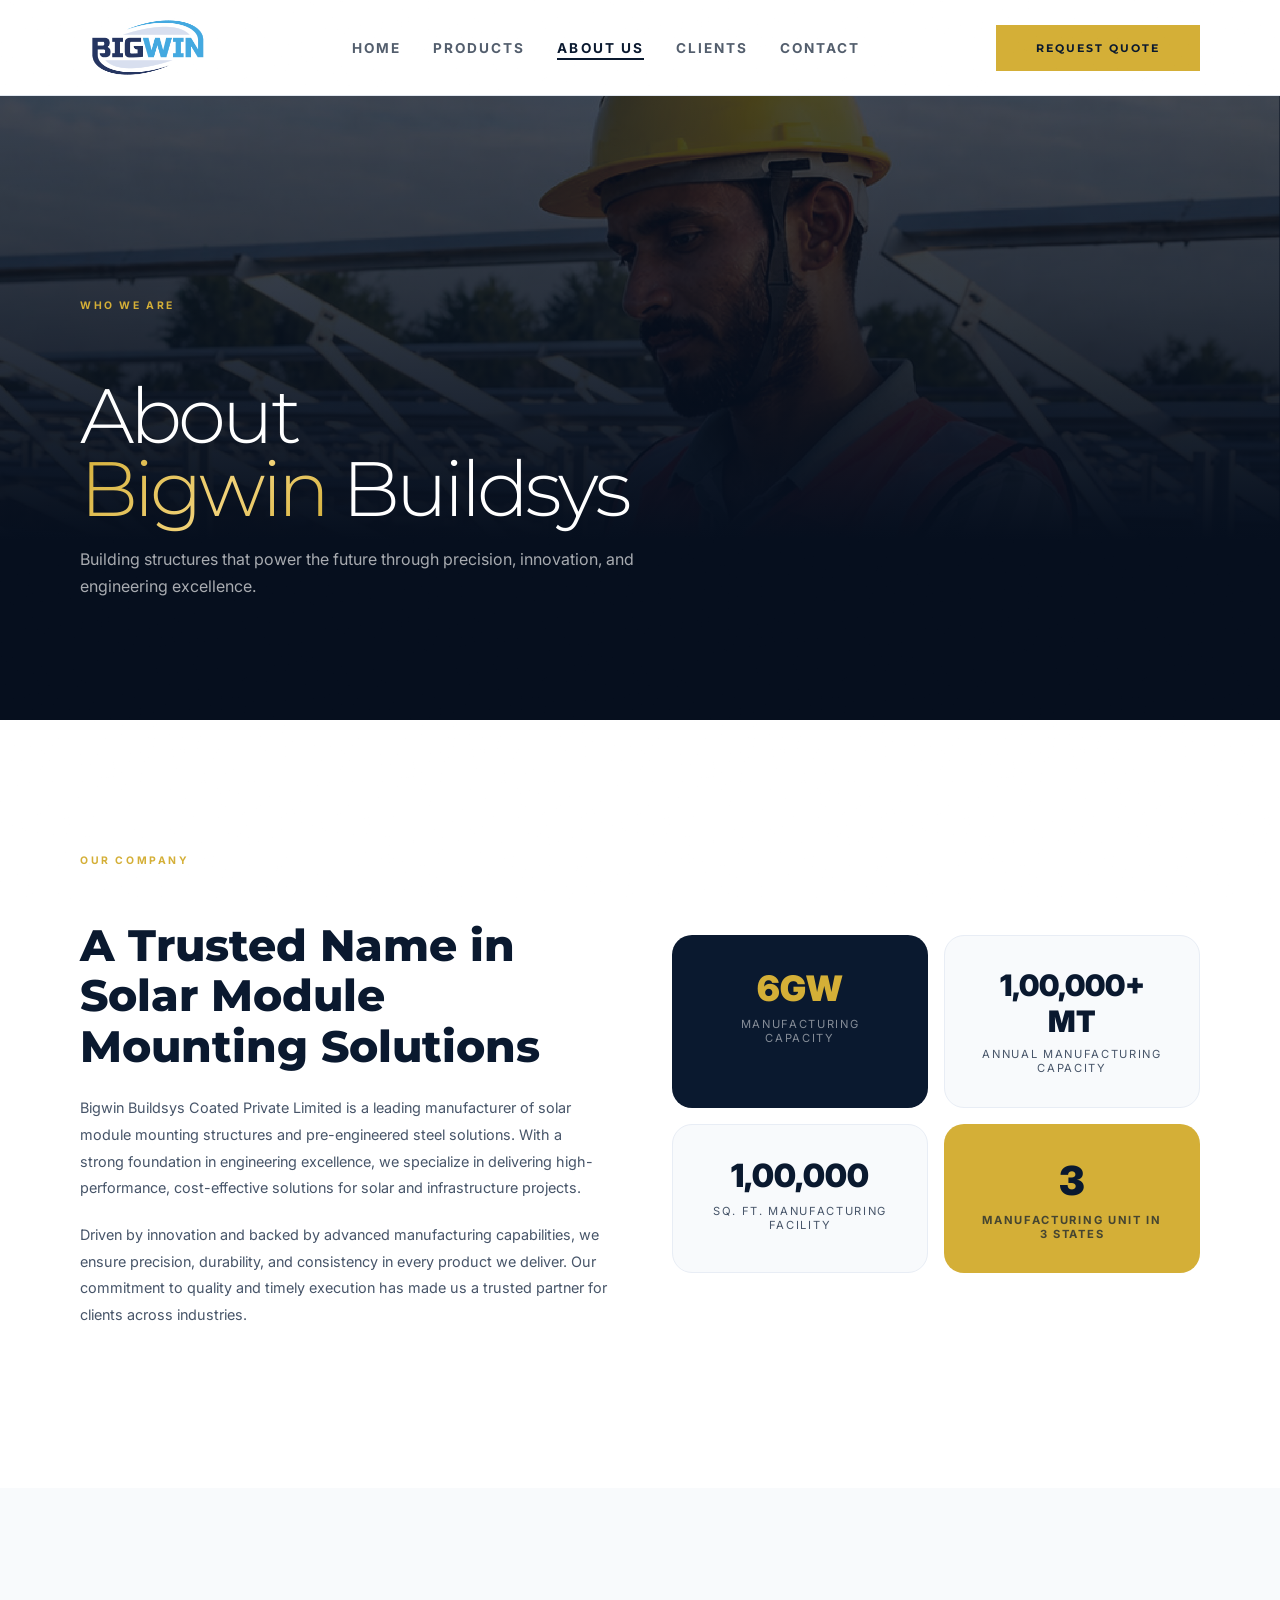
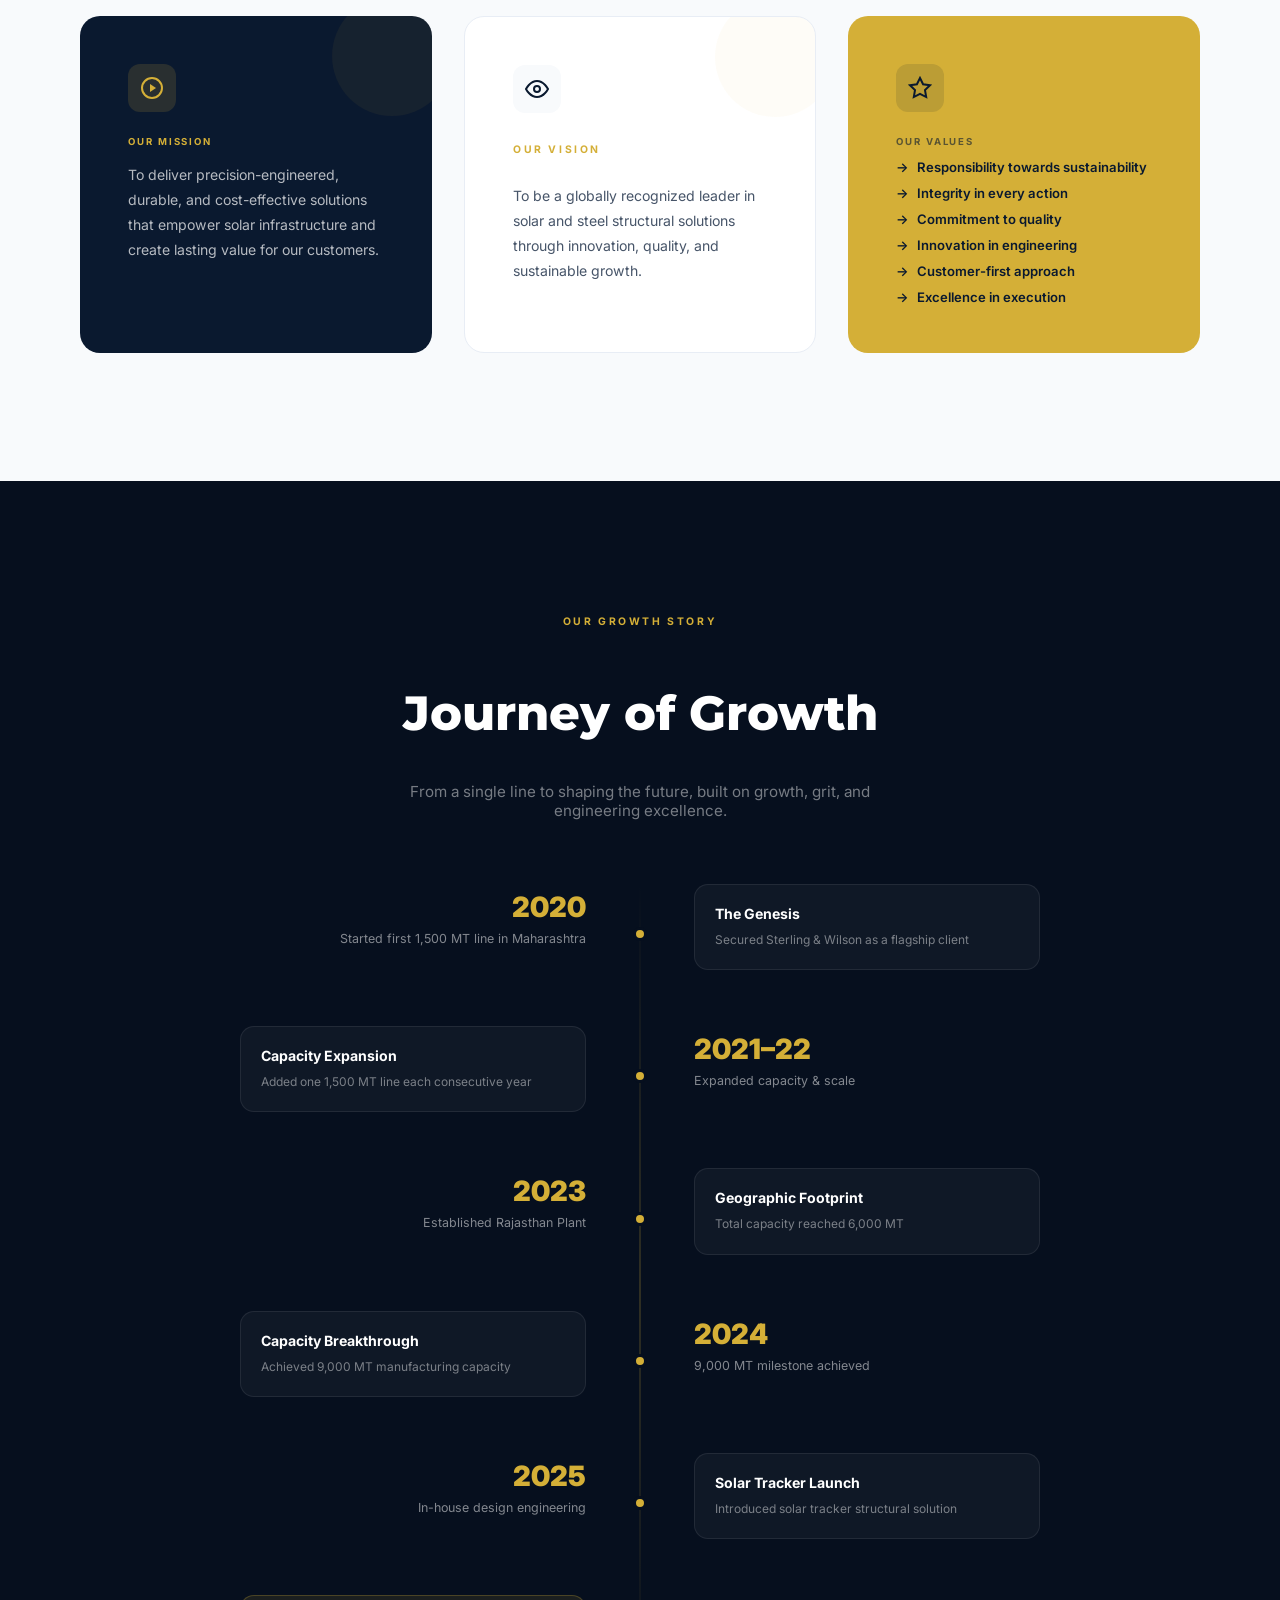
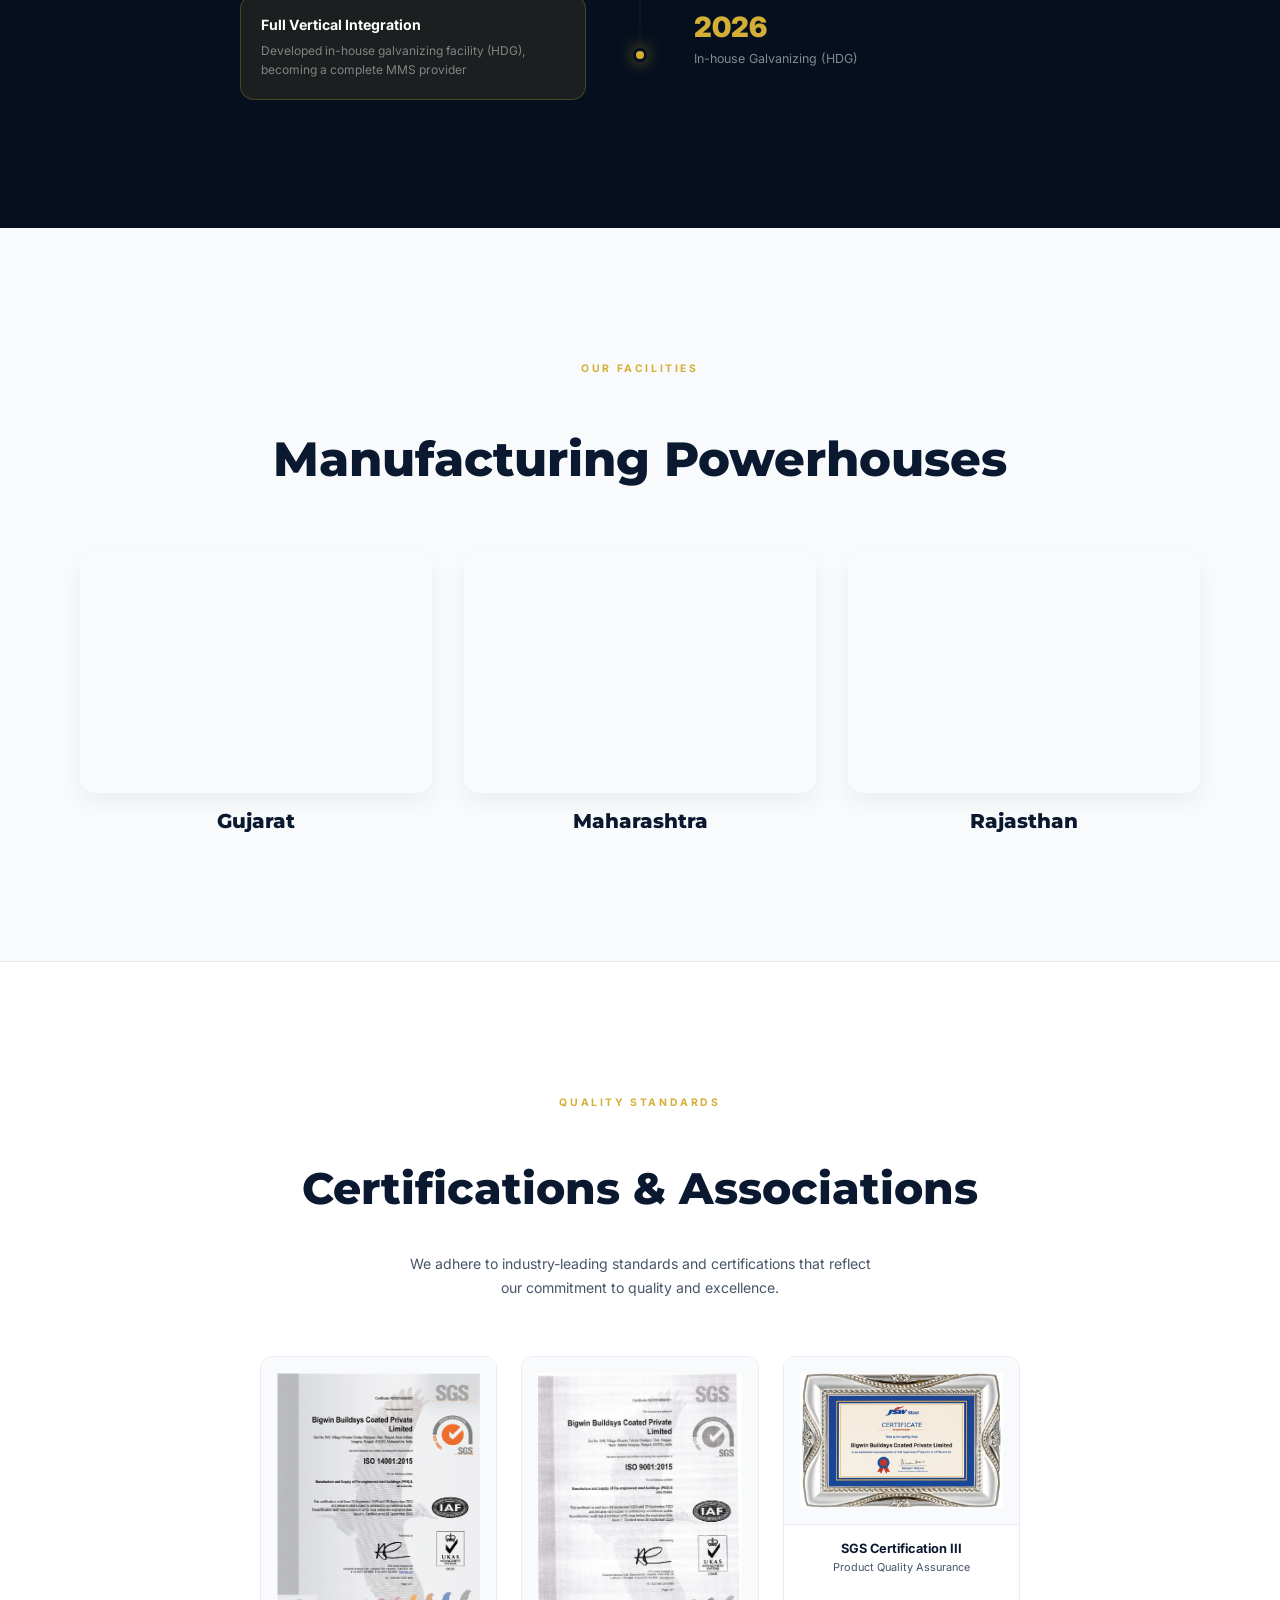
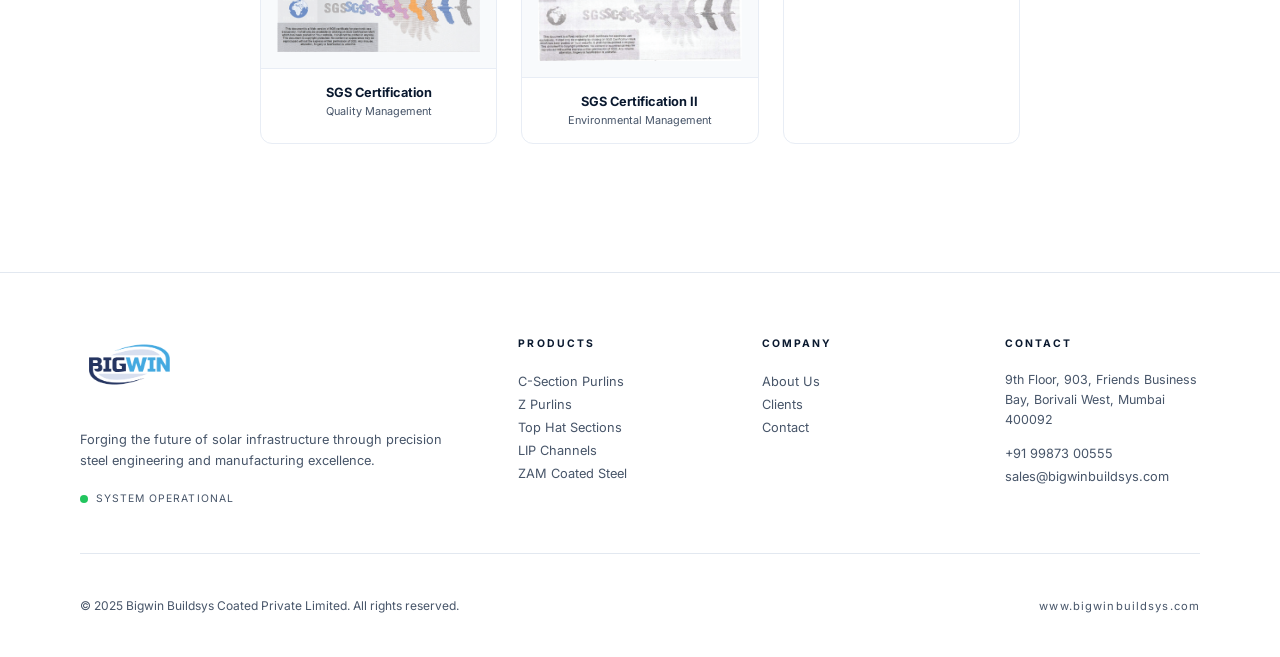
==== commit c175cca9: "Removed solution page" ====
--- a/about.html
+++ b/about.html
@@ -71,7 +71,6 @@
       <div style="display:flex;gap:2rem;align-items:center" id="nav-links">
         <a href="index.html" class="nav-link">Home</a>
         <a href="products.html" class="nav-link">Products</a>
-        <a href="solutions.html" class="nav-link">Solutions</a>
         <a href="about.html" class="nav-link active">About Us</a>
         <a href="clients.html" class="nav-link">Clients</a>
         <a href="contact.html" class="nav-link">Contact</a>
@@ -95,7 +94,7 @@
         <line x1="18" y1="6" x2="6" y2="18" />
         <line x1="6" y1="6" x2="18" y2="18" />
       </svg></button>
-    <a href="index.html">Home</a><a href="products.html">Products</a><a href="solutions.html">Solutions</a><a
+    <a href="index.html">Home</a><a href="products.html">Products</a><a
       href="about.html">About Us</a><a href="clients.html">Clients</a><a href="contact.html">Contact</a>
     <a href="contact.html" class="btn-gold" style="margin-top:1rem"><span>Request Quote</span></a>
   </div>
@@ -492,7 +491,6 @@
             style="font-size:0.65rem;letter-spacing:0.2em;text-transform:uppercase;color:var(--gold);font-weight:700;margin-bottom:1.25rem">
             Company</div>
           <a href="about.html" class="footer-link">About Us</a>
-          <a href="solutions.html" class="footer-link">Solutions</a>
           <a href="clients.html" class="footer-link">Clients</a>
           <a href="contact.html" class="footer-link">Contact</a>
         </div>
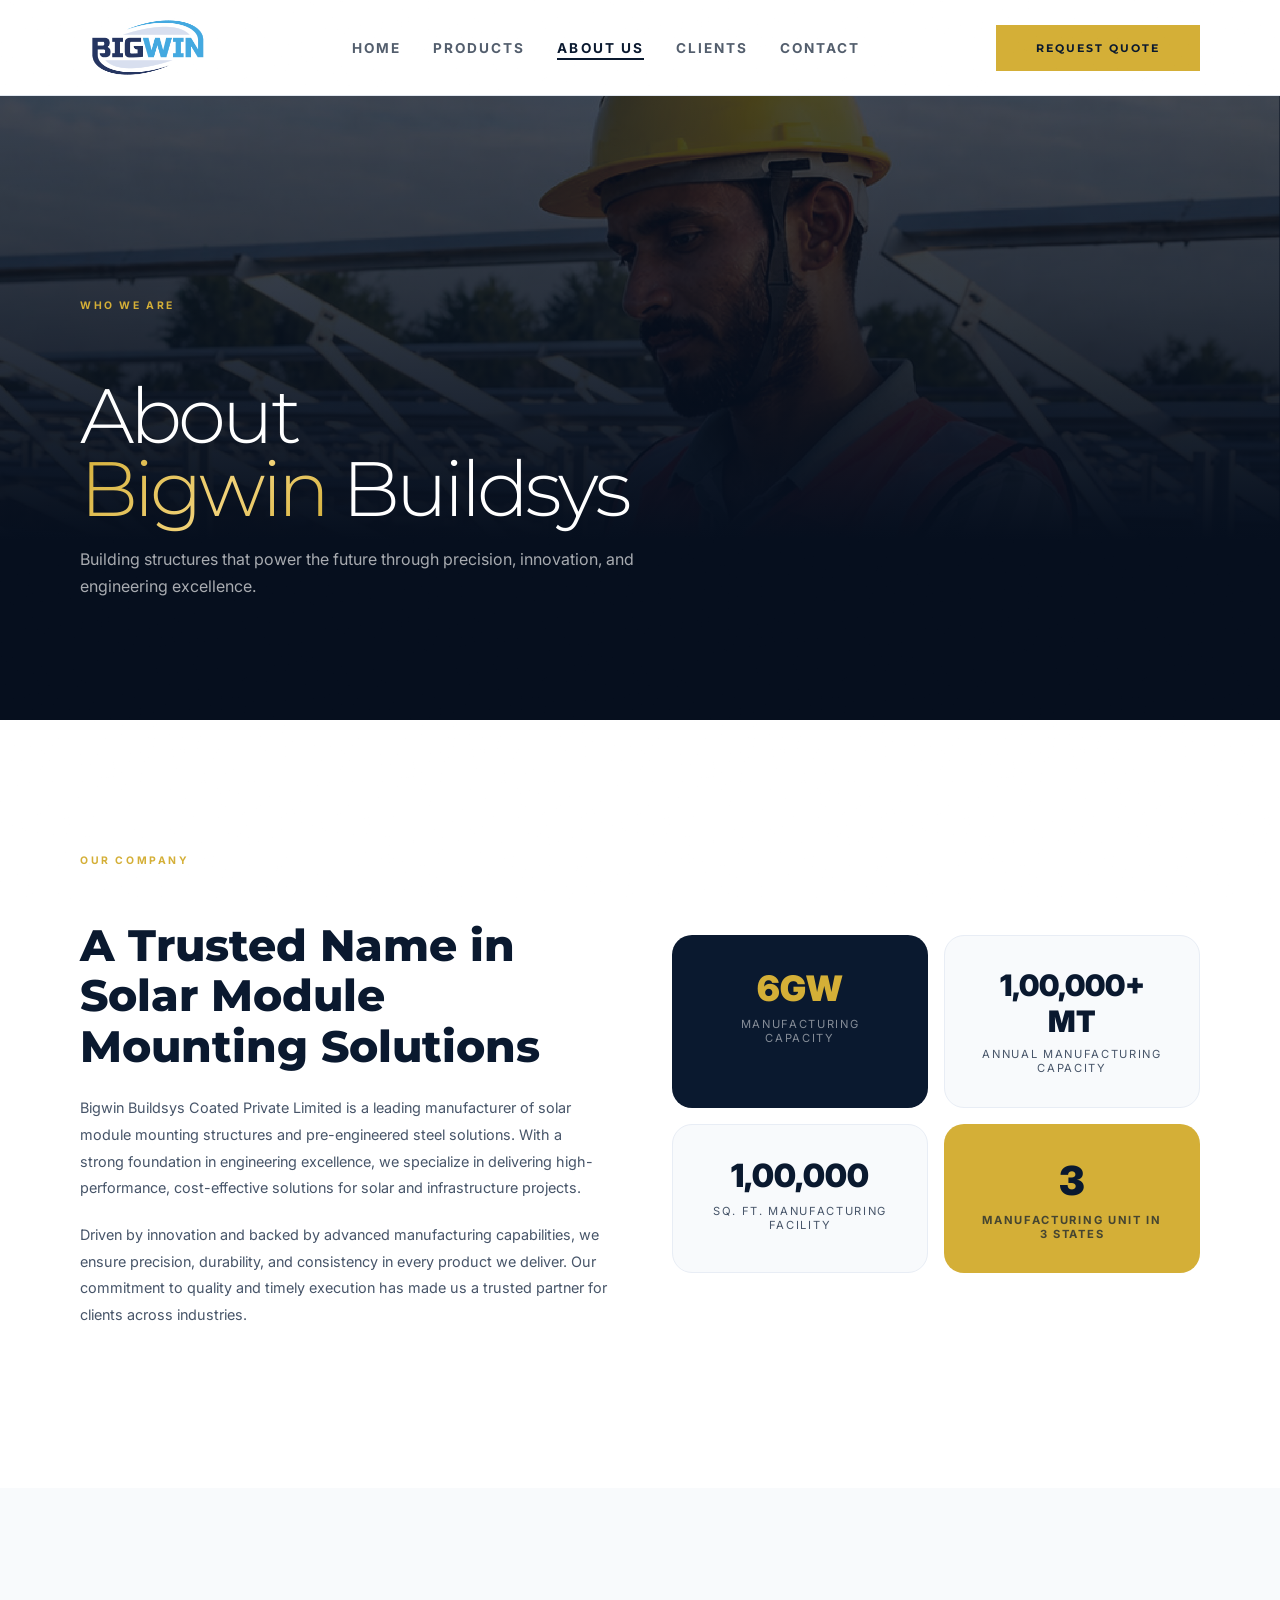
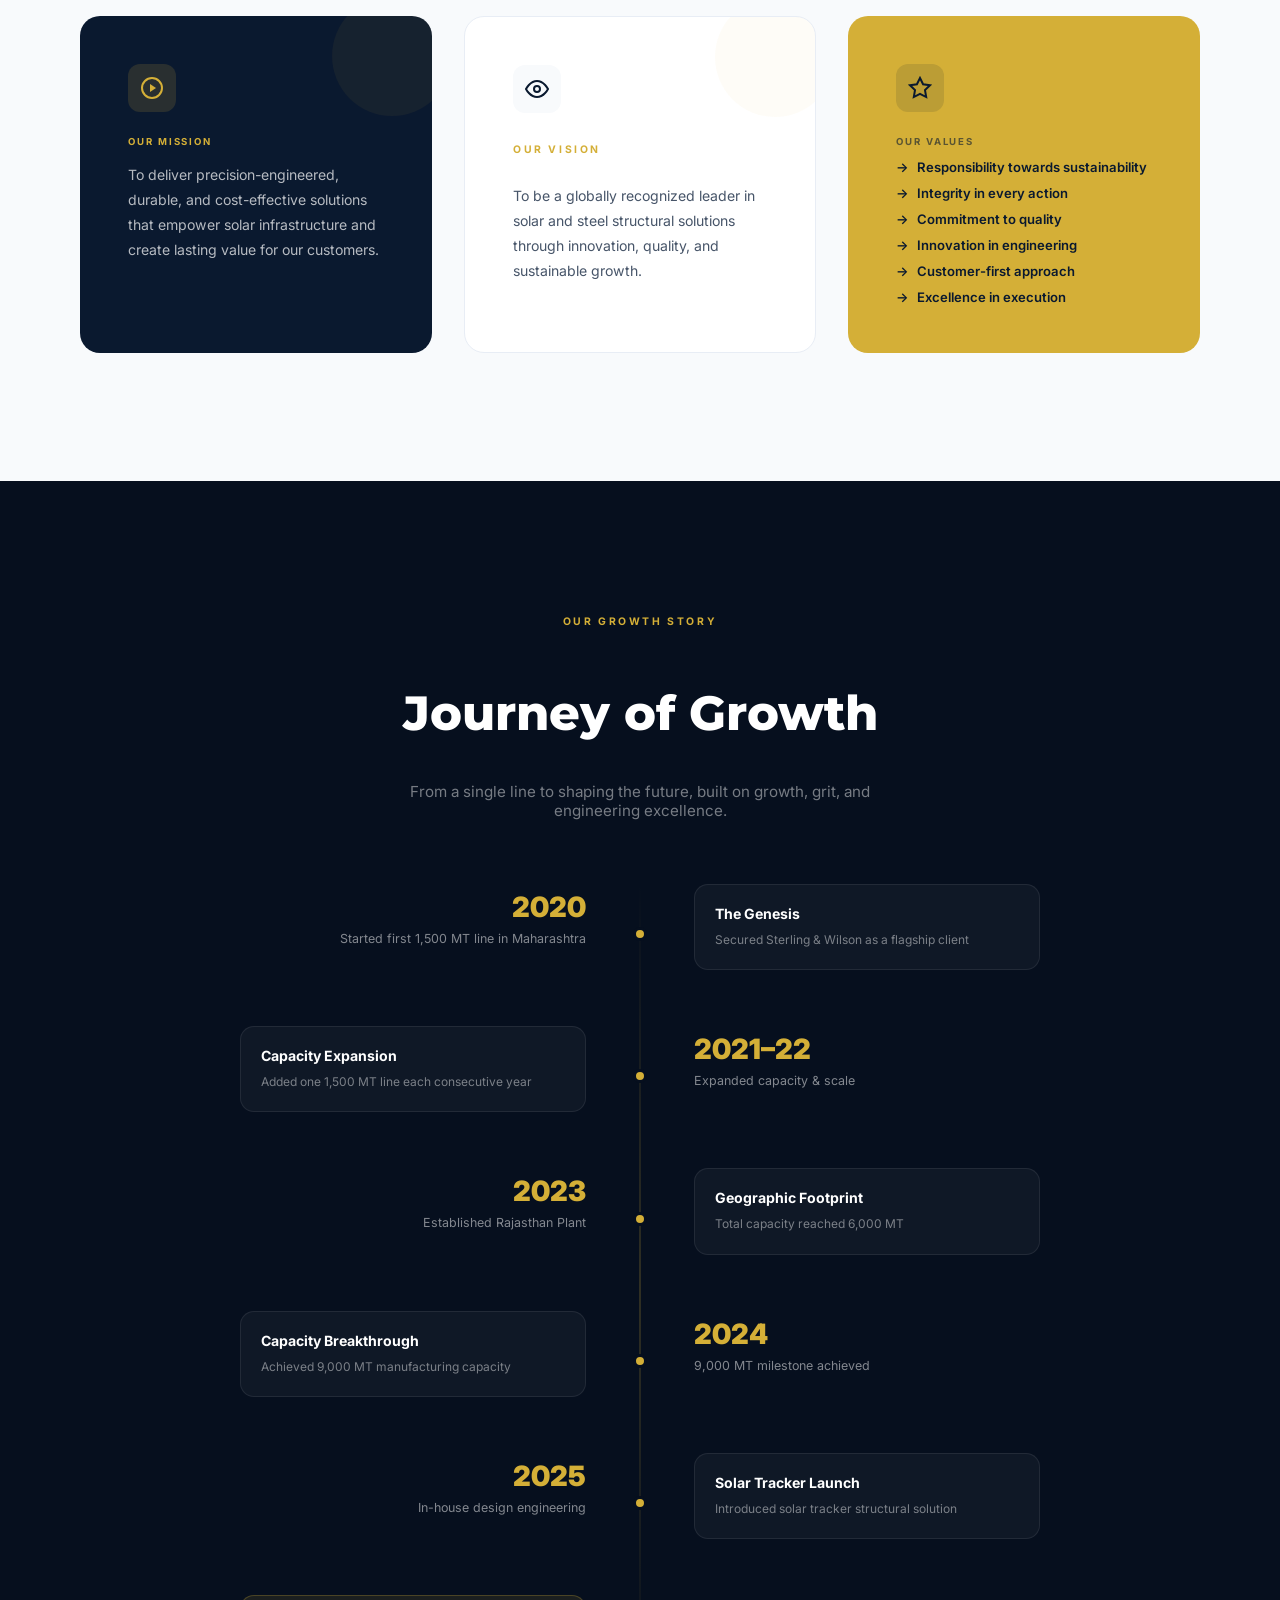
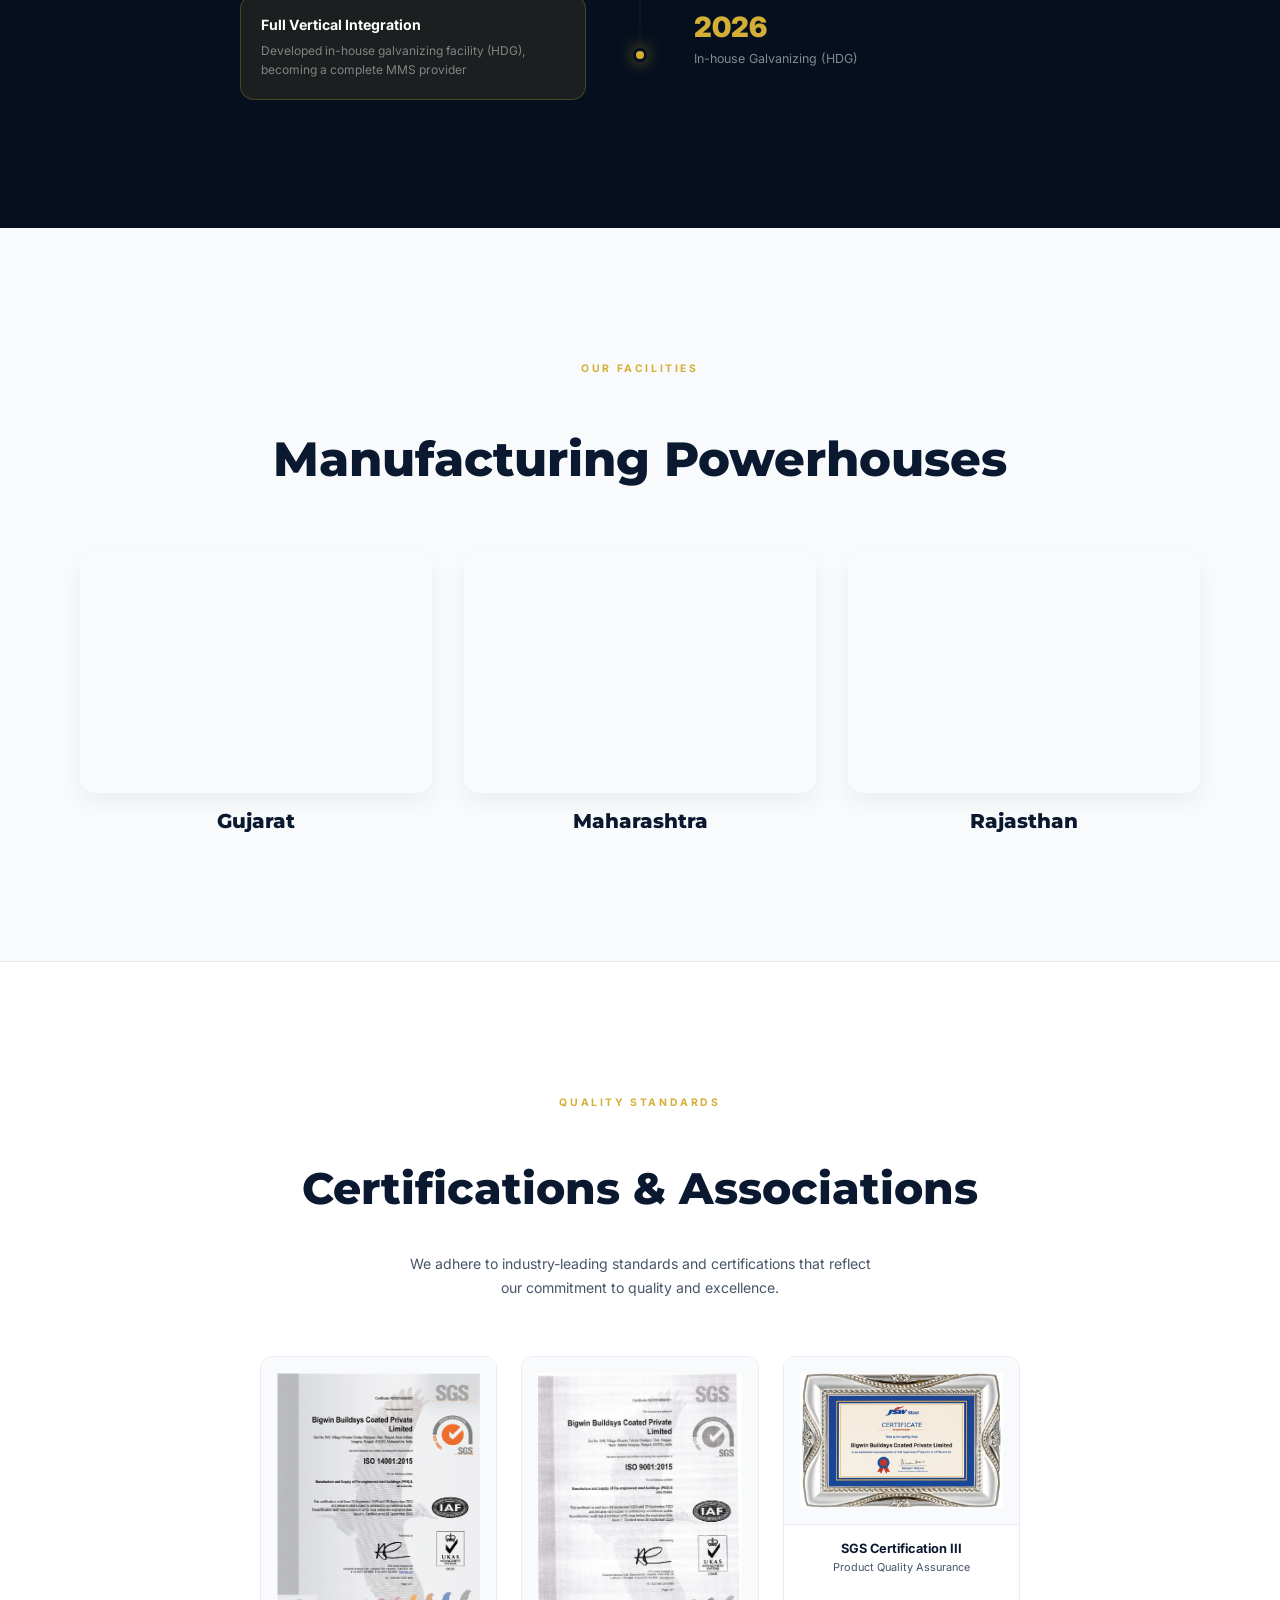
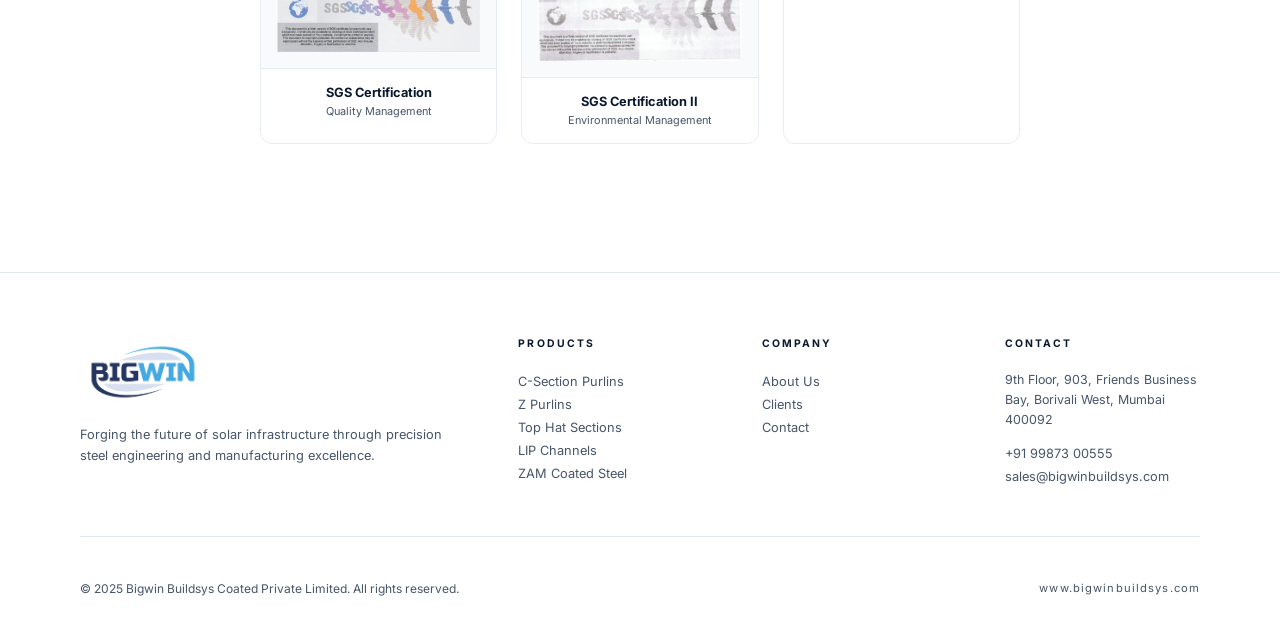
==== commit 650232bb: "feat: implement new branding assets, update site content, and add project documentation" ====
--- a/about.html
+++ b/about.html
@@ -94,8 +94,8 @@
         <line x1="18" y1="6" x2="6" y2="18" />
         <line x1="6" y1="6" x2="18" y2="18" />
       </svg></button>
-    <a href="index.html">Home</a><a href="products.html">Products</a><a
-      href="about.html">About Us</a><a href="clients.html">Clients</a><a href="contact.html">Contact</a>
+    <a href="index.html">Home</a><a href="products.html">Products</a><a href="about.html">About Us</a><a
+      href="clients.html">Clients</a><a href="contact.html">Contact</a>
     <a href="contact.html" class="btn-gold" style="margin-top:1rem"><span>Request Quote</span></a>
   </div>
 
@@ -231,17 +231,23 @@
             Our Values</div>
           <div style="display:flex;flex-direction:column;gap:0.625rem">
             <div style="font-size:0.82rem;font-weight:600;color:var(--navy);display:flex;gap:0.5rem">
-              <span>→</span>Responsibility towards sustainability</div>
+              <span>→</span>Responsibility towards sustainability
+            </div>
             <div style="font-size:0.82rem;font-weight:600;color:var(--navy);display:flex;gap:0.5rem">
-              <span>→</span>Integrity in every action</div>
+              <span>→</span>Integrity in every action
+            </div>
             <div style="font-size:0.82rem;font-weight:600;color:var(--navy);display:flex;gap:0.5rem">
-              <span>→</span>Commitment to quality</div>
+              <span>→</span>Commitment to quality
+            </div>
             <div style="font-size:0.82rem;font-weight:600;color:var(--navy);display:flex;gap:0.5rem">
-              <span>→</span>Innovation in engineering</div>
+              <span>→</span>Innovation in engineering
+            </div>
             <div style="font-size:0.82rem;font-weight:600;color:var(--navy);display:flex;gap:0.5rem">
-              <span>→</span>Customer-first approach</div>
+              <span>→</span>Customer-first approach
+            </div>
             <div style="font-size:0.82rem;font-weight:600;color:var(--navy);display:flex;gap:0.5rem">
-              <span>→</span>Excellence in execution</div>
+              <span>→</span>Excellence in execution
+            </div>
           </div>
         </div>
       </div>
@@ -462,6 +468,8 @@
   </section>
 
   <!-- ═══ FOOTER ═══ -->
+  <!-- FOOTER -->
+  <!-- FOOTER -->
   <footer style="padding:4rem 0 2rem">
     <div class="container-xl">
       <div
@@ -469,12 +477,9 @@
         class="reveal">
         <div>
           <a href="index.html" style="display:inline-block"><img src="assets/images/bigwin.png" alt="Bigwin Buildsys"
-              style="height:55px;width:auto;object-fit:contain;margin-bottom:1.25rem"></a>
+              style="height:70px;width:auto;object-fit:contain;"></a>
           <p style="font-size:0.8rem;color:rgba(255,255,255,0.4);line-height:1.7;margin-bottom:1.25rem">Forging the
             future of solar infrastructure through precision steel engineering and manufacturing excellence.</p>
-          <div style="display:flex;align-items:center;gap:0.5rem"><span class="dot-live"></span><span
-              style="font-size:0.65rem;color:rgba(255,255,255,0.4);letter-spacing:0.1em;text-transform:uppercase">System
-              Operational</span></div>
         </div>
         <div>
           <div
@@ -506,7 +511,7 @@
       </div>
       <div
         style="display:flex;justify-content:space-between;align-items:center;padding-top:2rem;flex-wrap:wrap;gap:1rem">
-        <p style="font-size:0.75rem;color:rgba(255,255,255,0.3)">© 2025 Bigwin Buildsys Coated Private Limited. All
+        <p style="font-size:0.75rem;color:rgba(255,255,255,0.3)">&copy; 2025 Bigwin Buildsys Coated Private Limited. All
           rights reserved.</p>
         <a href="index.html"
           style="font-size:0.7rem;color:rgba(255,255,255,0.3);text-decoration:none;letter-spacing:0.1em">www.bigwinbuildsys.com</a>
@@ -515,7 +520,126 @@
   </footer>
 
   <script src="assets/js/app.js"></script>
+  
+  <!-- Certification Modal -->
+  <div id="certModal" class="cert-modal">
+    <div class="cert-modal-content">
+      <button class="cert-modal-close" id="closeCertModal">
+        <svg width="20" height="20" fill="none" stroke="currentColor" stroke-width="2.5" viewBox="0 0 24 24">
+          <line x1="18" y1="6" x2="6" y2="18"></line>
+          <line x1="6" y1="6" x2="18" y2="18"></line>
+        </svg>
+      </button>
+      <img id="certModalImg" src="" alt="Certificate View">
+      <div id="certModalTitle" style="text-align:center;font-weight:800;color:var(--navy);margin-top:1rem;font-size:1.1rem;font-family:var(--font-head)"></div>
+    </div>
+  </div>
+
+  <script>
+    document.querySelectorAll('.cert-card').forEach(card => {
+      card.style.cursor = 'pointer';
+      card.addEventListener('click', () => {
+        const imgSrc = card.querySelector('img').getAttribute('src');
+        const title = card.querySelector('div > div:first-child').innerText;
+        
+        const modal = document.getElementById('certModal');
+        const modalImg = document.getElementById('certModalImg');
+        const modalTitle = document.getElementById('certModalTitle');
+        
+        modalImg.setAttribute('src', imgSrc);
+        modalTitle.innerText = title;
+        
+        modal.classList.add('active');
+        document.body.style.overflow = 'hidden';
+      });
+    });
+
+    const closeModal = () => {
+      const modal = document.getElementById('certModal');
+      modal.classList.remove('active');
+      document.body.style.overflow = '';
+    };
+
+    document.getElementById('closeCertModal').addEventListener('click', closeModal);
+    document.getElementById('certModal').addEventListener('click', (e) => {
+      if (e.target === document.getElementById('certModal')) {
+        closeModal();
+      }
+    });
+  </script>
+
   <style>
+    /* Modal styles */
+    .cert-modal {
+      display: none;
+      position: fixed;
+      inset: 0;
+      background: rgba(10, 25, 47, 0.85);
+      backdrop-filter: blur(8px);
+      -webkit-backdrop-filter: blur(8px);
+      z-index: 1000;
+      justify-content: center;
+      align-items: center;
+      opacity: 0;
+      transition: opacity 0.3s ease;
+    }
+    .cert-modal.active {
+      display: flex;
+      opacity: 1;
+    }
+    .cert-modal-content {
+      position: relative;
+      max-width: 90%;
+      max-height: 90vh;
+      background: white;
+      border-radius: 1.5rem;
+      padding: 1.5rem;
+      box-shadow: 0 24px 48px rgba(0, 0, 0, 0.4);
+      transform: scale(0.9);
+      transition: transform 0.3s var(--ease-spring);
+    }
+    .cert-modal.active .cert-modal-content {
+      transform: scale(1);
+    }
+    .cert-modal img {
+      max-width: 100%;
+      max-height: 70vh;
+      display: block;
+      border-radius: 0.75rem;
+      object-fit: contain;
+    }
+    .cert-modal-close {
+      position: absolute;
+      top: 1rem;
+      right: 1rem;
+      background: var(--gold);
+      border: none;
+      width: 2.2rem;
+      height: 2.2rem;
+      border-radius: 50%;
+      cursor: pointer;
+      display: flex;
+      align-items: center;
+      justify-content: center;
+      color: var(--navy);
+      box-shadow: 0 4px 12px rgba(0, 0, 0, 0.15);
+      transition: transform 0.3s ease;
+      z-index: 10;
+    }
+    .cert-modal-close:hover {
+      transform: scale(1.1);
+    }
+
+    @media (max-width: 767px) {
+      .cert-modal-content {
+        padding: 1rem;
+      }
+      .cert-modal-close {
+        top: 0.5rem;
+        right: 0.5rem;
+      }
+    }
+
     @media (min-width:1024px) {
       .lg-grid-2 {
         grid-template-columns: 1fr 1fr !important;
--- a/assets/css/main.css
+++ b/assets/css/main.css
@@ -226,7 +226,7 @@
 }
 .product-card .img-wrap img {
   width: 100%;
-  height: 100%;
+  height: 145%;
   object-fit: contain;
   transition: transform 0.7s var(--ease-spring);
 }
@@ -525,9 +525,9 @@
   border-color: rgba(212,175,55,0.4);
 }
 .other-card img {
-  width: 100%;
+  width: 70%;
   height: 140px;
-  object-fit: cover;
+  /* object-fit: cover; */
   border-radius: 0.75rem;
   margin-bottom: 1rem;
 }
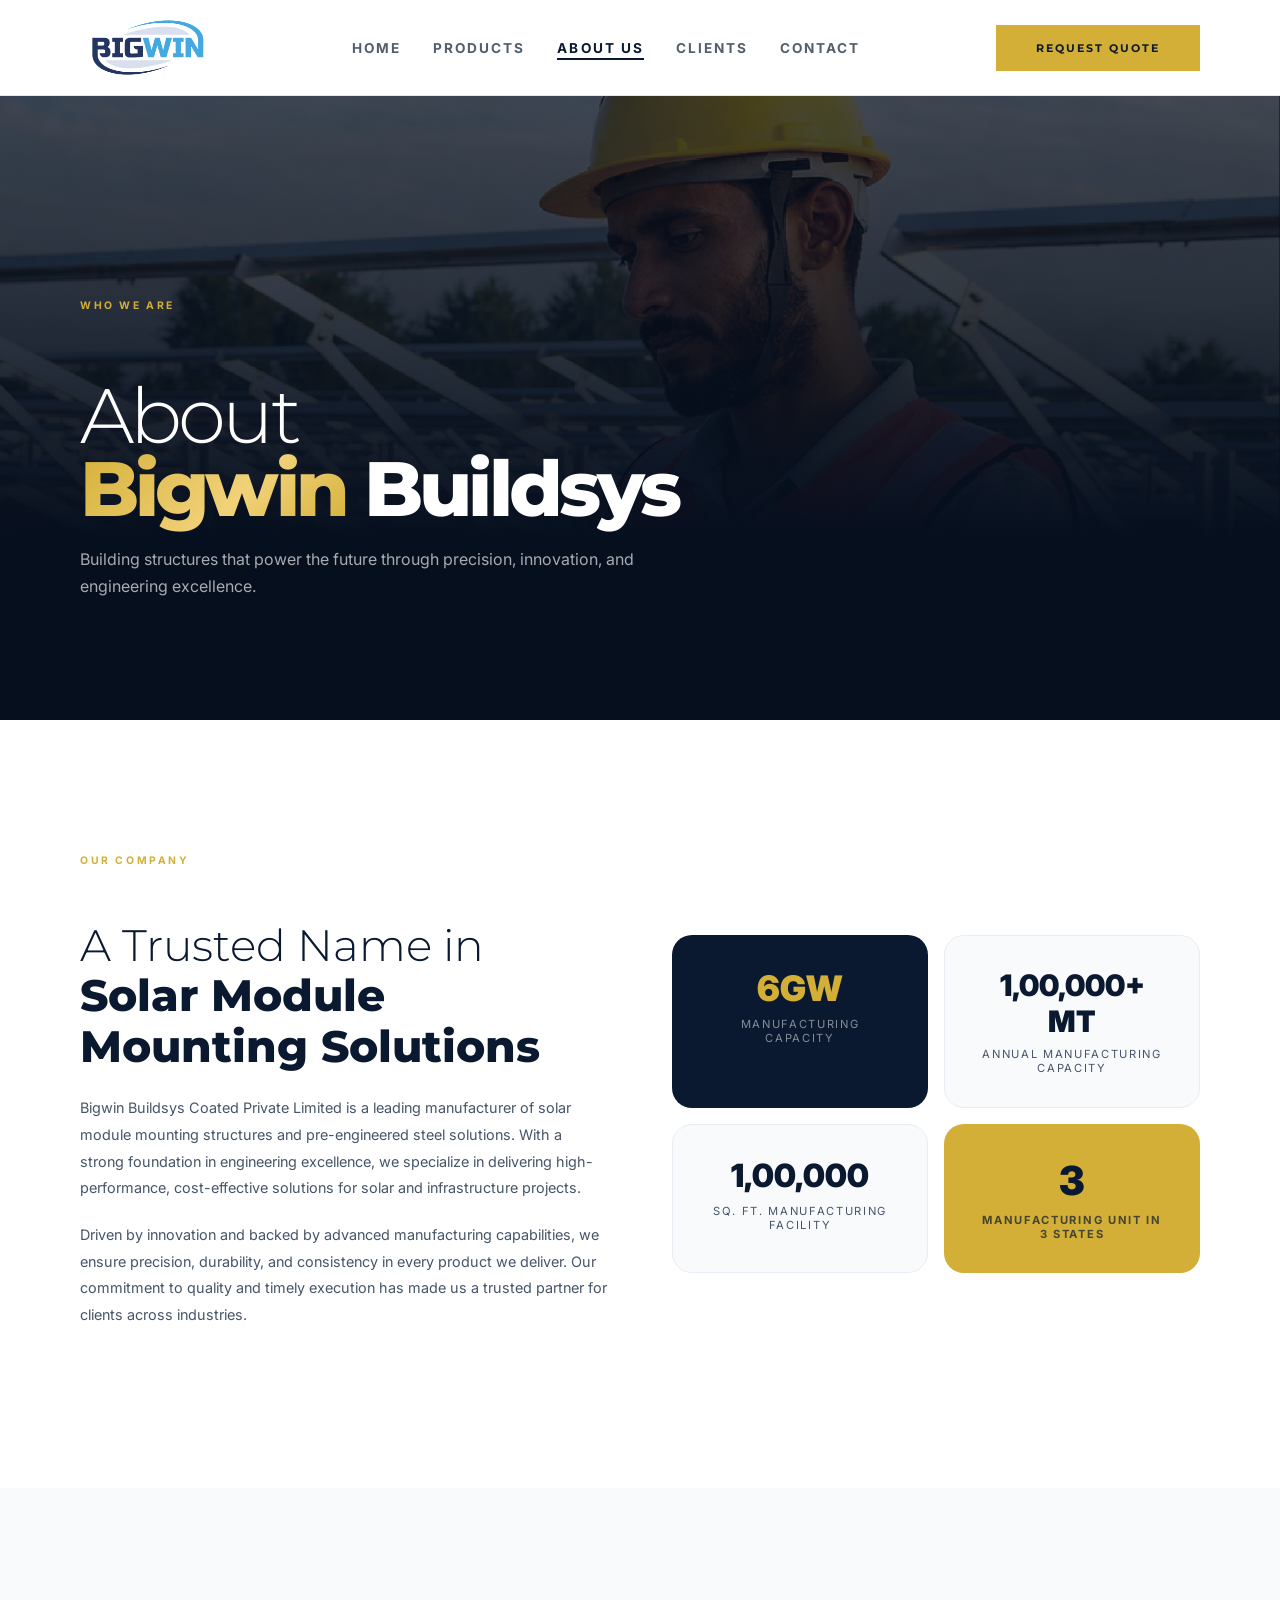
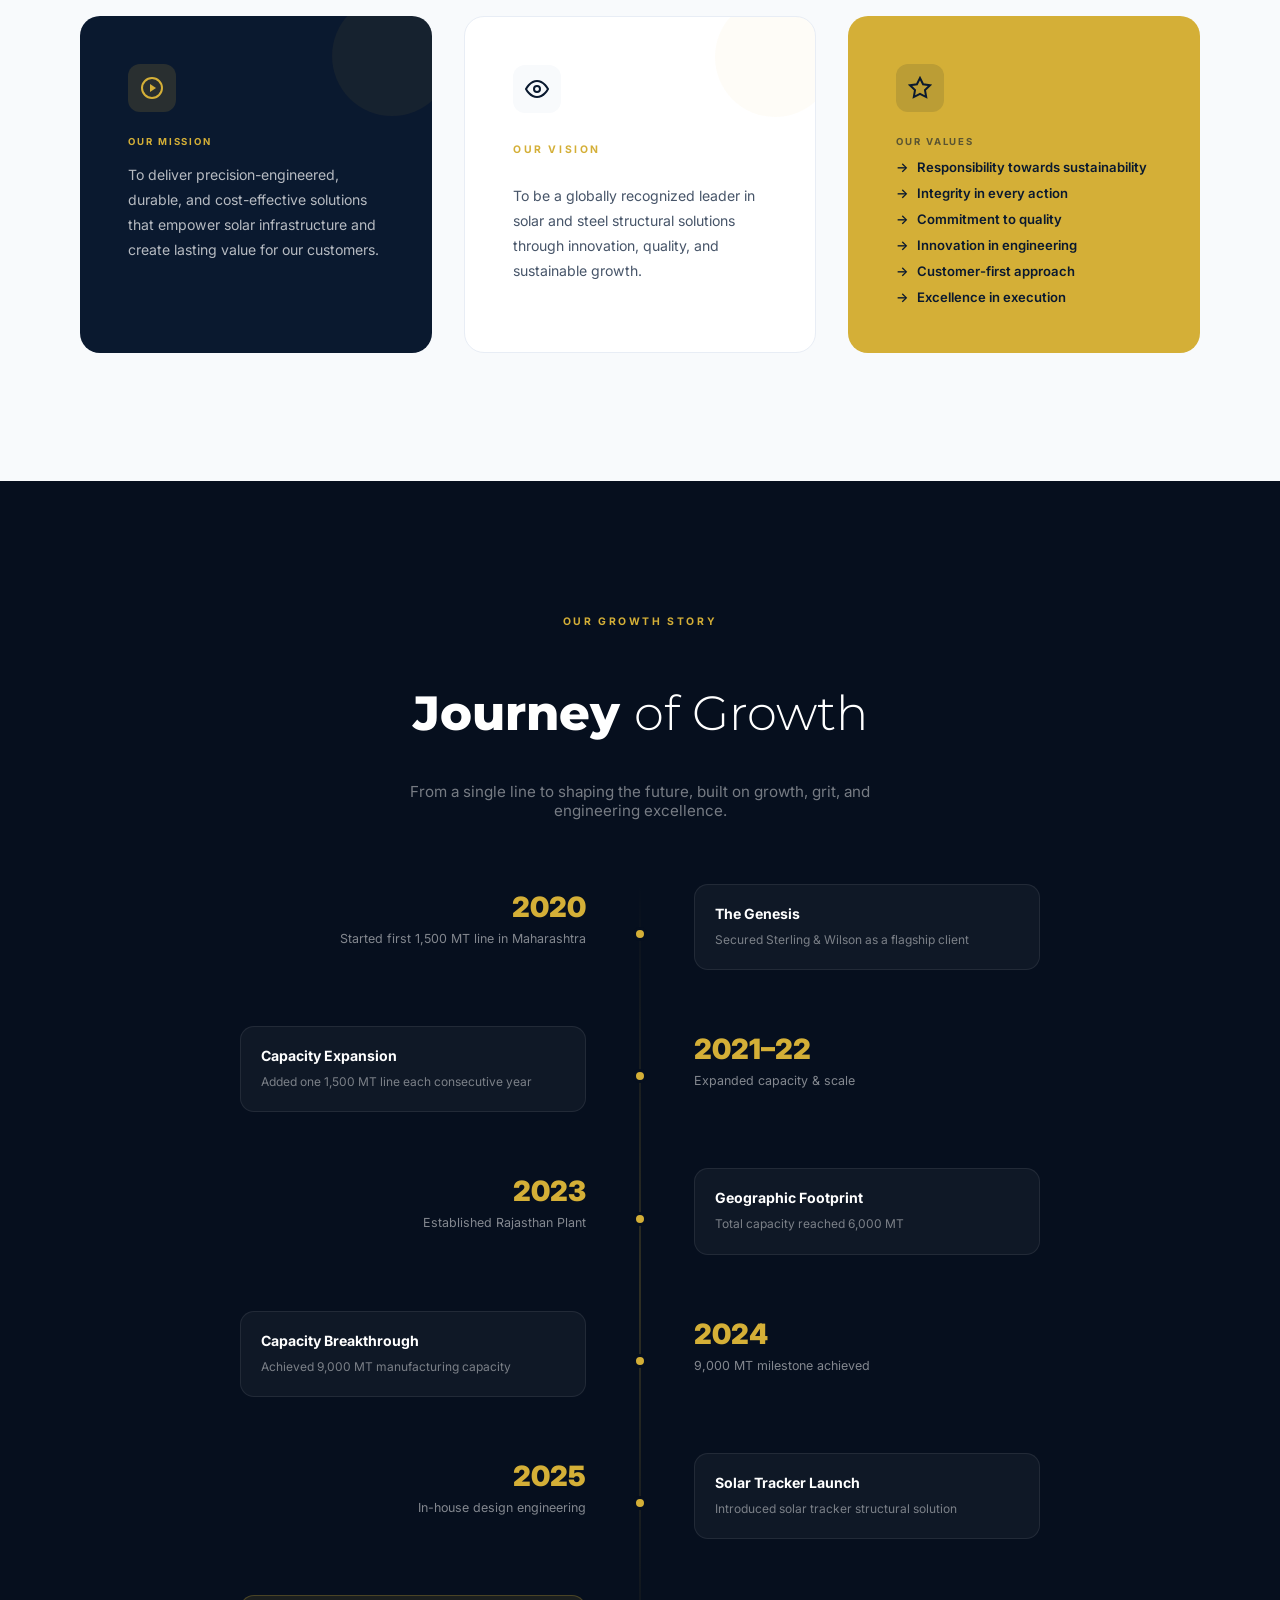
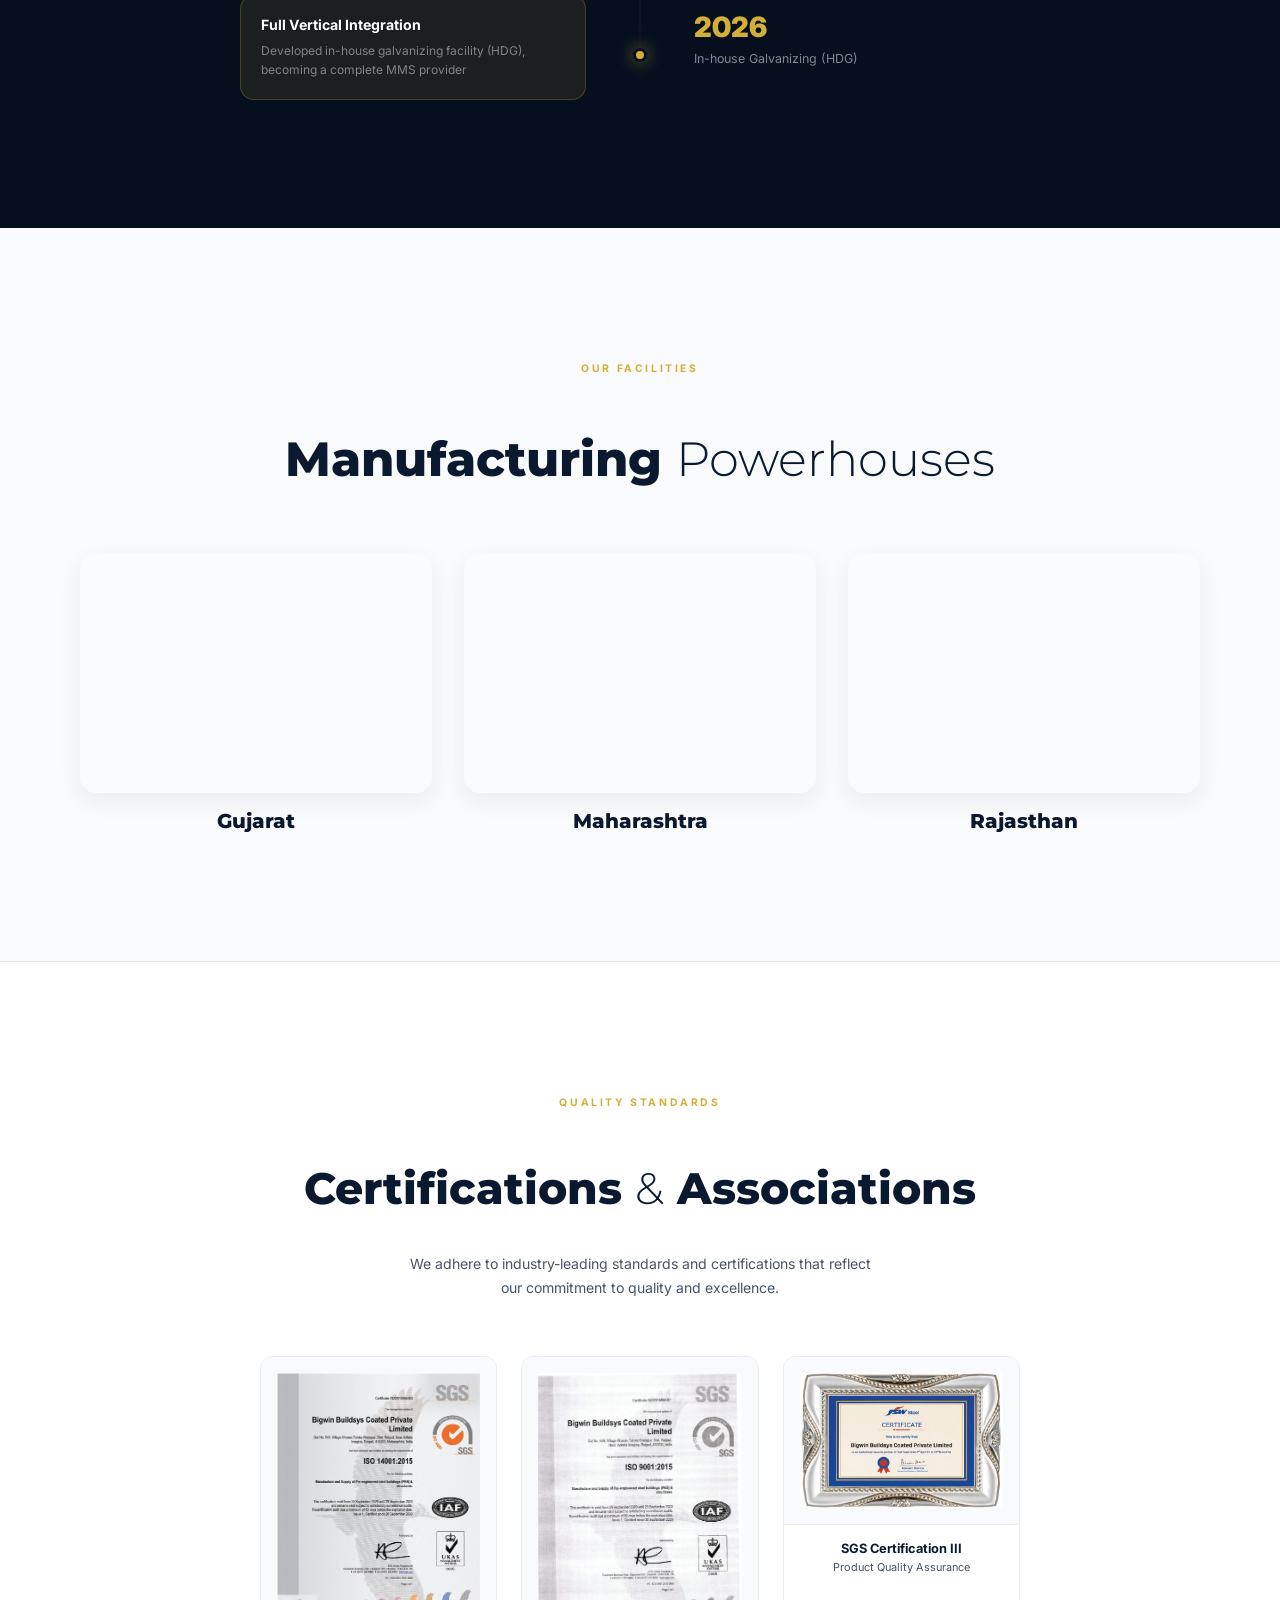
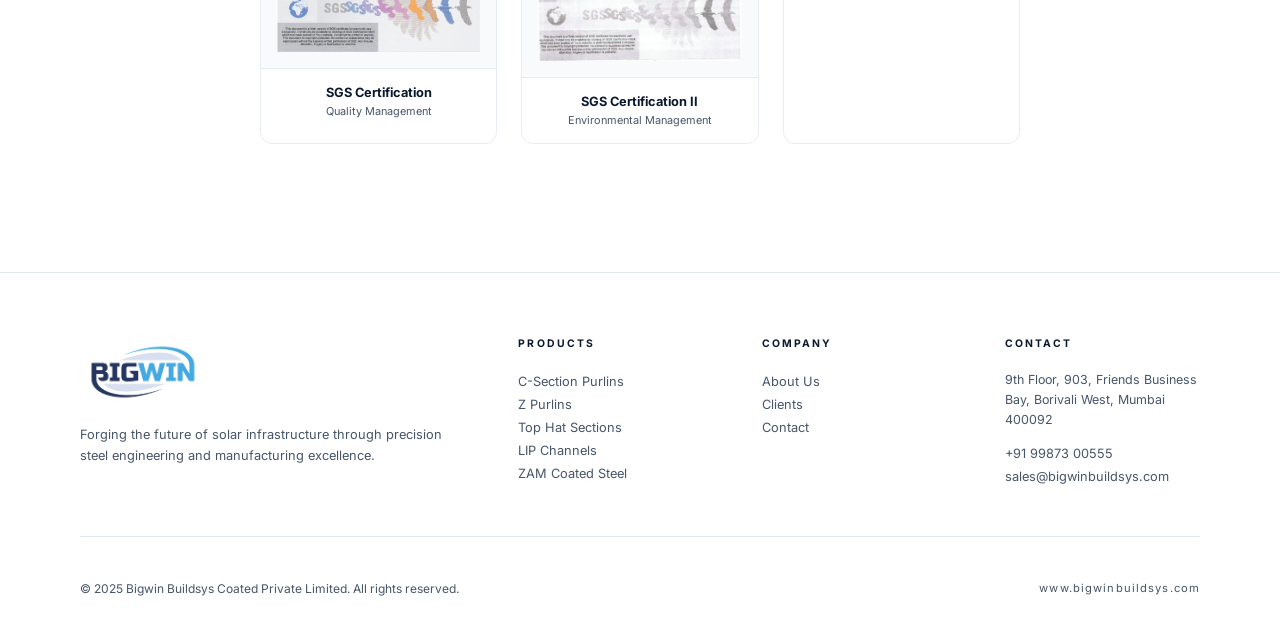
==== commit 7d804d38: "feat: apply title styling typography updates across main site pages" ====
--- a/about.html
+++ b/about.html
@@ -110,7 +110,7 @@
       </div>
       <h1 class="fade-up fade-up-d1"
         style="font-size:clamp(2.5rem,6vw,5rem);font-weight:300;letter-spacing:-0.05em;color:white;line-height:0.95;margin-bottom:1.25rem">
-        About<br><span class="gradient-text-gold">Bigwin</span> Buildsys
+        <span class="title-thin">About</span><br><span class="title-bold"><span class="gradient-text-gold">Bigwin</span> Buildsys</span>
       </h1>
       <p class="fade-up fade-up-d2" style="font-size:1rem;color:rgba(255,255,255,0.65);max-width:560px;line-height:1.7">
         Building structures that power the future through precision, innovation, and engineering excellence.
@@ -126,7 +126,7 @@
           <div class="section-label">Our Company</div>
           <h2
             style="font-size:clamp(1.75rem,3.5vw,2.75rem);font-weight:800;color:var(--navy);line-height:1.15;margin-bottom:1.5rem">
-            A Trusted Name in<br>Solar Module Mounting Solutions
+            <span class="title-thin">A Trusted Name in</span><br><span class="title-bold">Solar Module Mounting Solutions</span>
           </h2>
           <p style="font-size:0.9rem;color:var(--gray-600);line-height:1.85;margin-bottom:1.25rem">
             Bigwin Buildsys Coated Private Limited is a leading manufacturer of solar module mounting structures and
@@ -259,8 +259,7 @@
     <div class="container-xl">
       <div style="text-align:center;margin-bottom:4rem">
         <div class="section-label reveal">Our Growth Story</div>
-        <h2 class="reveal reveal-d1" style="font-size:clamp(2rem,4vw,3rem);font-weight:800;color:white">Journey of
-          Growth</h2>
+        <h2 class="reveal reveal-d1" style="font-size:clamp(2rem,4vw,3rem);font-weight:800;color:white"><span class="title-bold">Journey</span> <span class="title-thin">of Growth</span></h2>
         <p class="reveal reveal-d2"
           style="font-size:0.95rem;color:rgba(255,255,255,0.45);margin-top:0.75rem;max-width:500px;margin-left:auto;margin-right:auto">
           From a single line to shaping the future, built on growth, grit, and engineering excellence.</p>
@@ -387,8 +386,7 @@
       <div style="text-align:center;margin-bottom:4rem">
         <div class="section-label reveal">Our Facilities</div>
         <h2 class="reveal reveal-d1"
-          style="font-size:clamp(2rem,4vw,3rem);font-weight:800;color:var(--navy);line-height:1.2">Manufacturing
-          Powerhouses</h2>
+          style="font-size:clamp(2rem,4vw,3rem);font-weight:800;color:var(--navy);line-height:1.2"><span class="title-bold">Manufacturing</span> <span class="title-thin">Powerhouses</span></h2>
       </div>
       <div class="grid-3" style="gap:2rem">
         <!-- Gujarat -->
@@ -431,7 +429,7 @@
       <div style="text-align:center;margin-bottom:3.5rem">
         <div class="section-label reveal">Quality Standards</div>
         <h2 class="reveal reveal-d1" style="font-size:clamp(1.75rem,3.5vw,2.75rem);font-weight:800;color:var(--navy)">
-          Certifications &amp; Associations</h2>
+          <span class="title-bold">Certifications</span> <span class="title-thin">&amp;</span> <span class="title-bold">Associations</span></h2>
         <p class="reveal reveal-d2"
           style="font-size:0.88rem;color:var(--gray-600);max-width:480px;margin:0.75rem auto 0;line-height:1.7">We
           adhere to industry-leading standards and certifications that reflect our commitment to quality and excellence.
--- a/assets/css/main.css
+++ b/assets/css/main.css
@@ -589,3 +589,12 @@
 footer div[style*="color:var(--gold)"] {
   color: var(--navy) !important;
 }
+
+/* ── Title Typography Highlights ── */
+.title-bold {
+  font-weight: 800 !important;
+}
+.title-thin {
+  font-weight: 300 !important;
+}
+
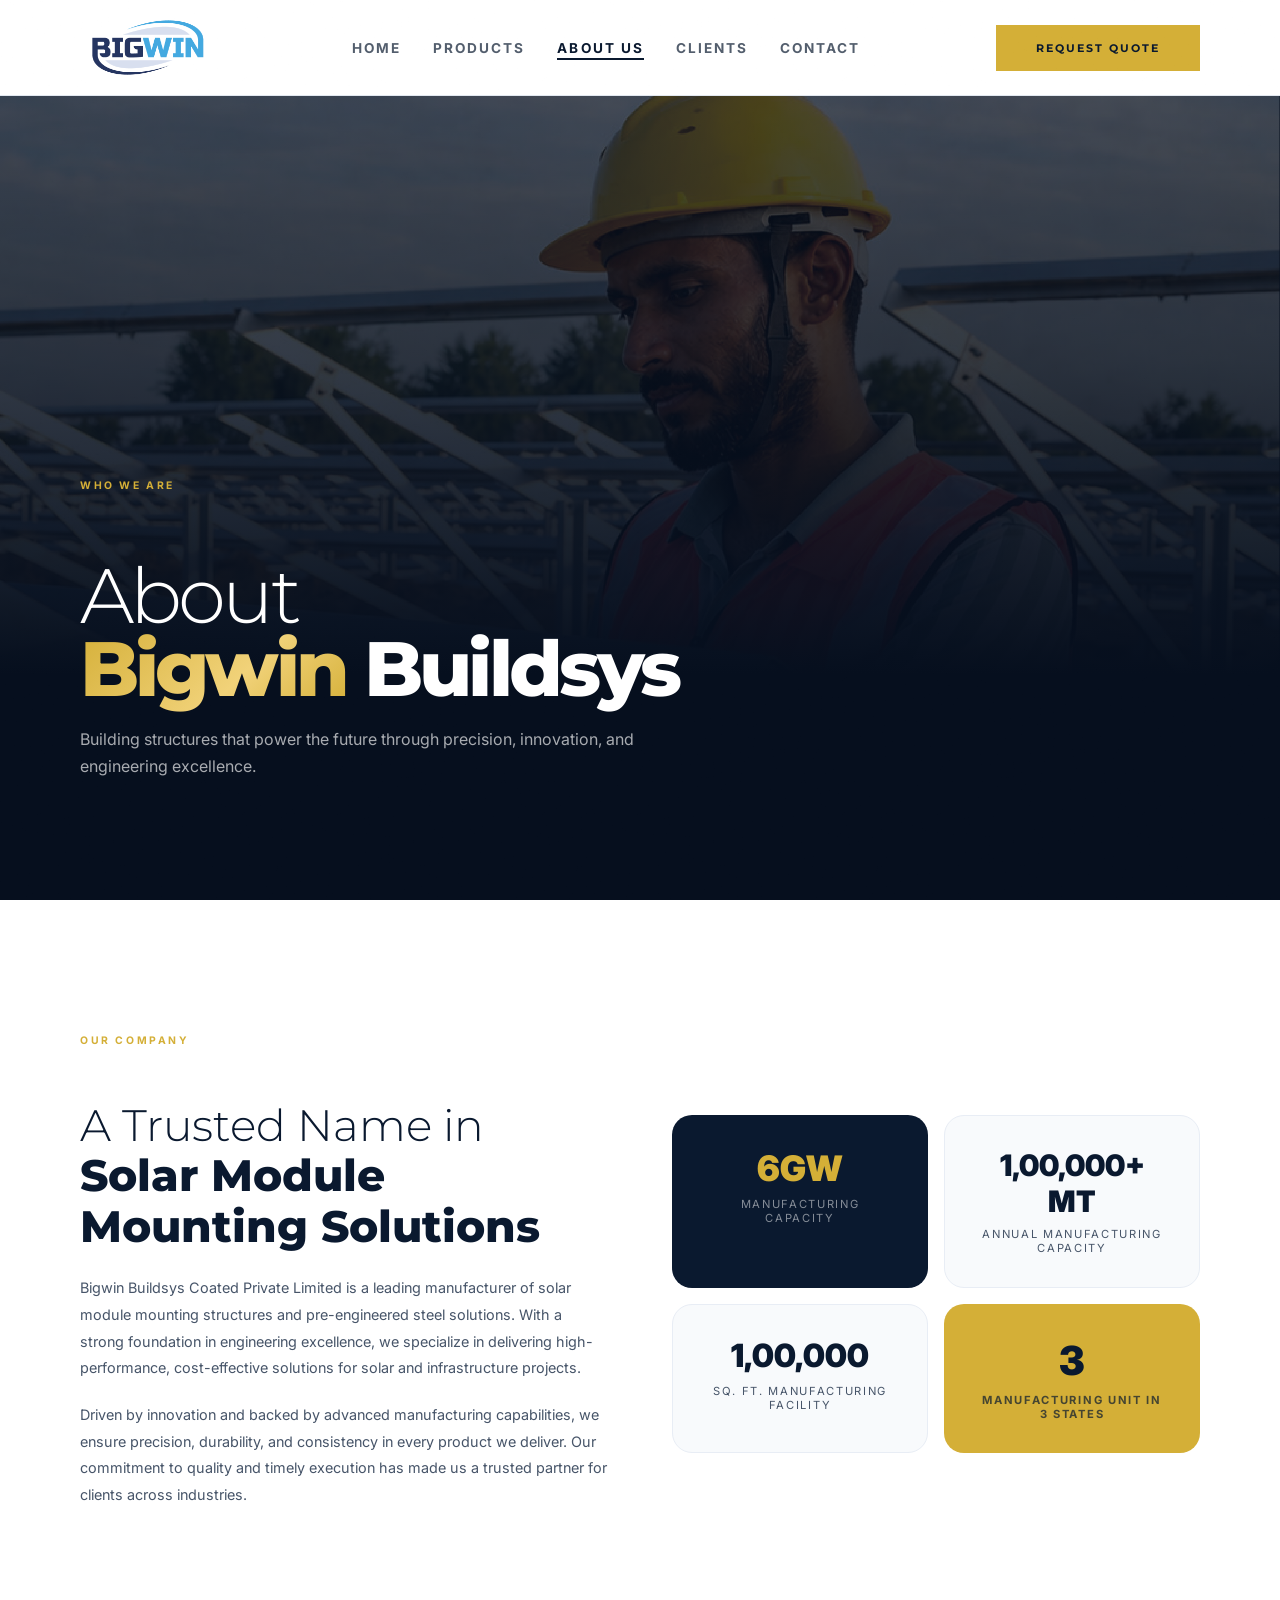
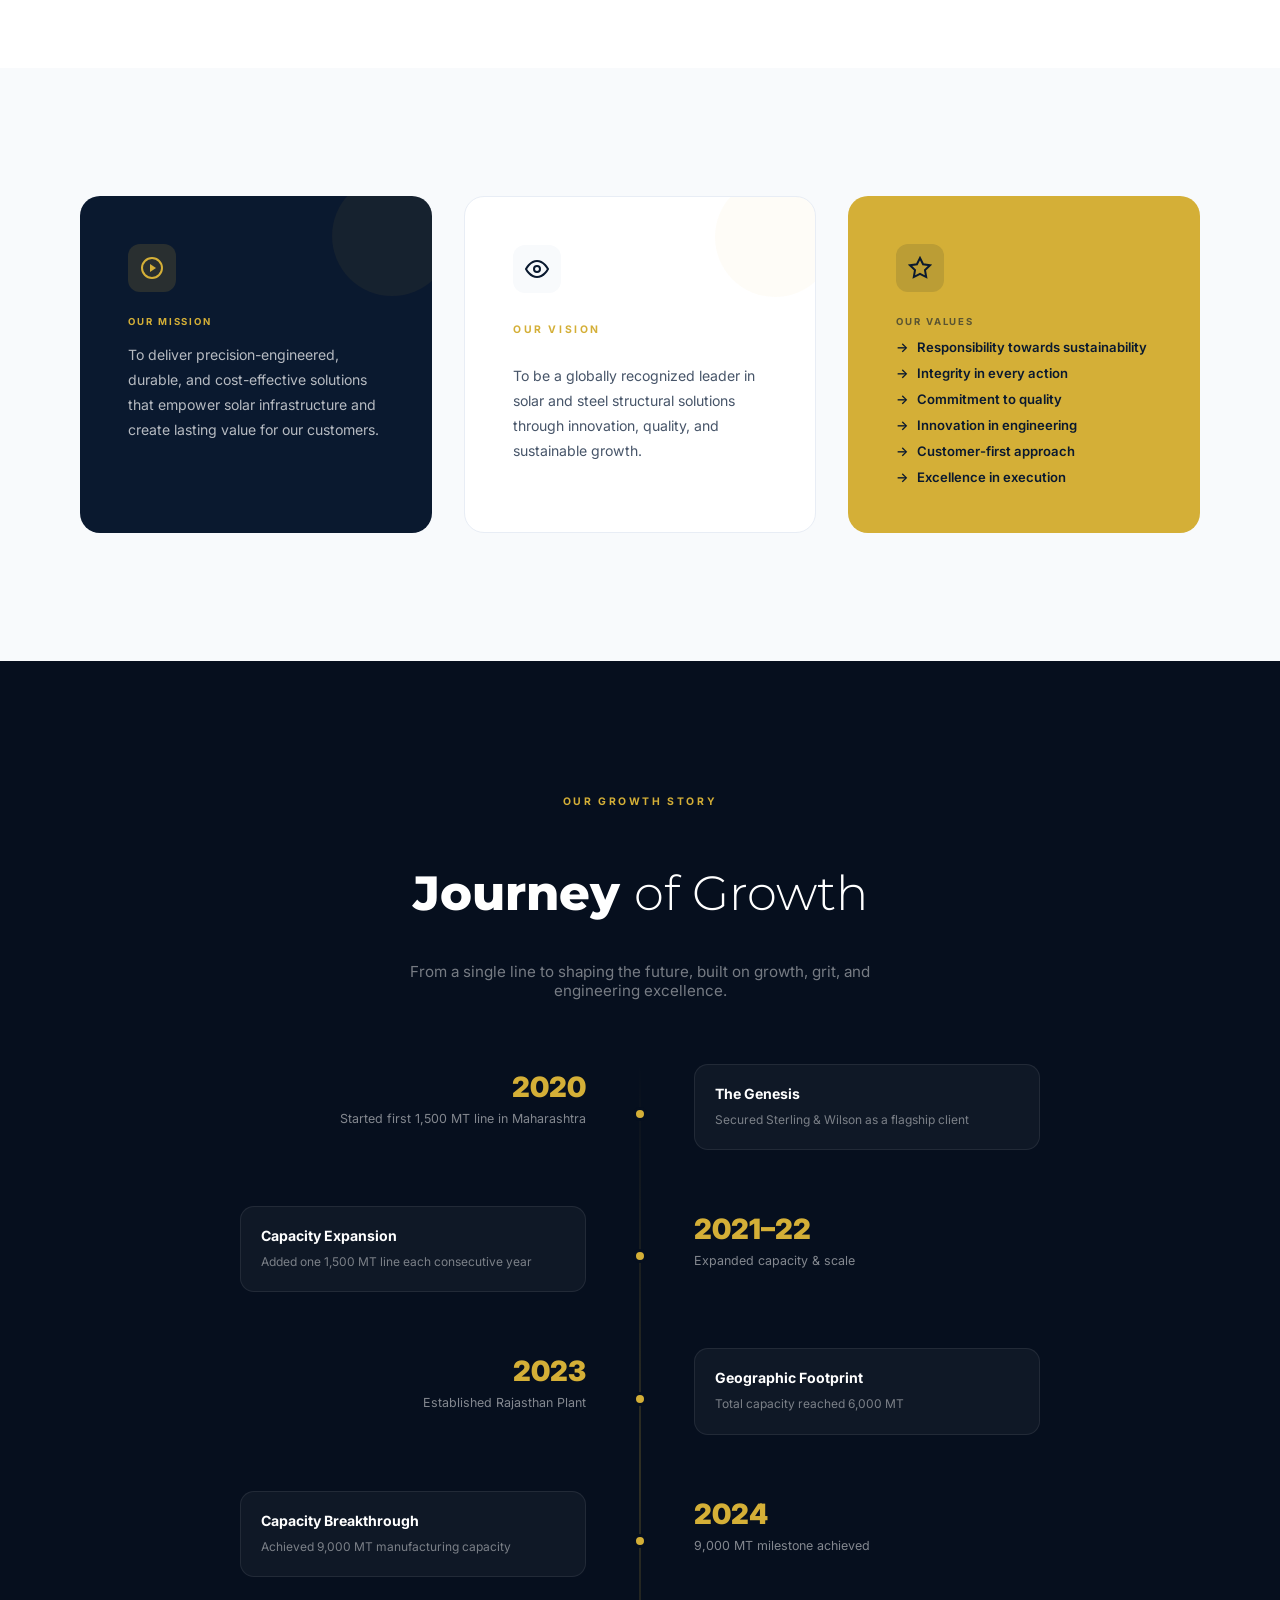
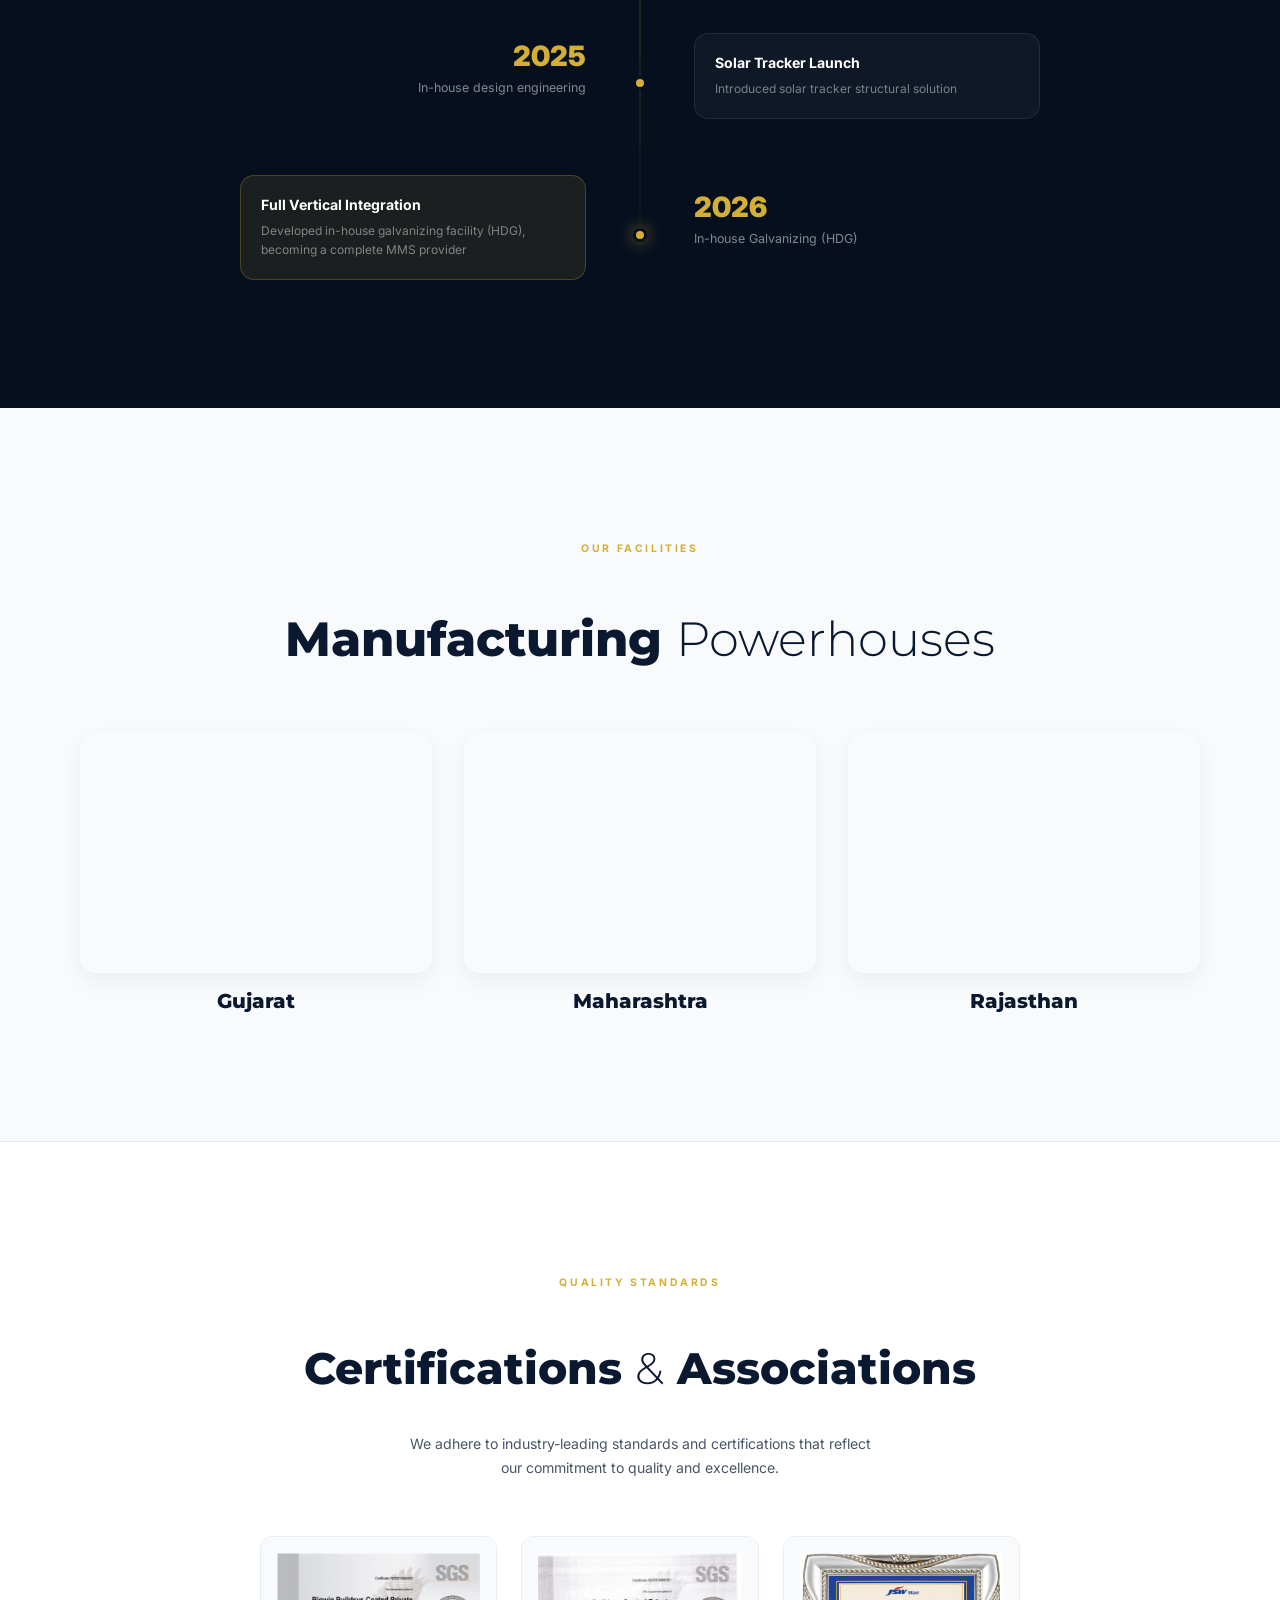
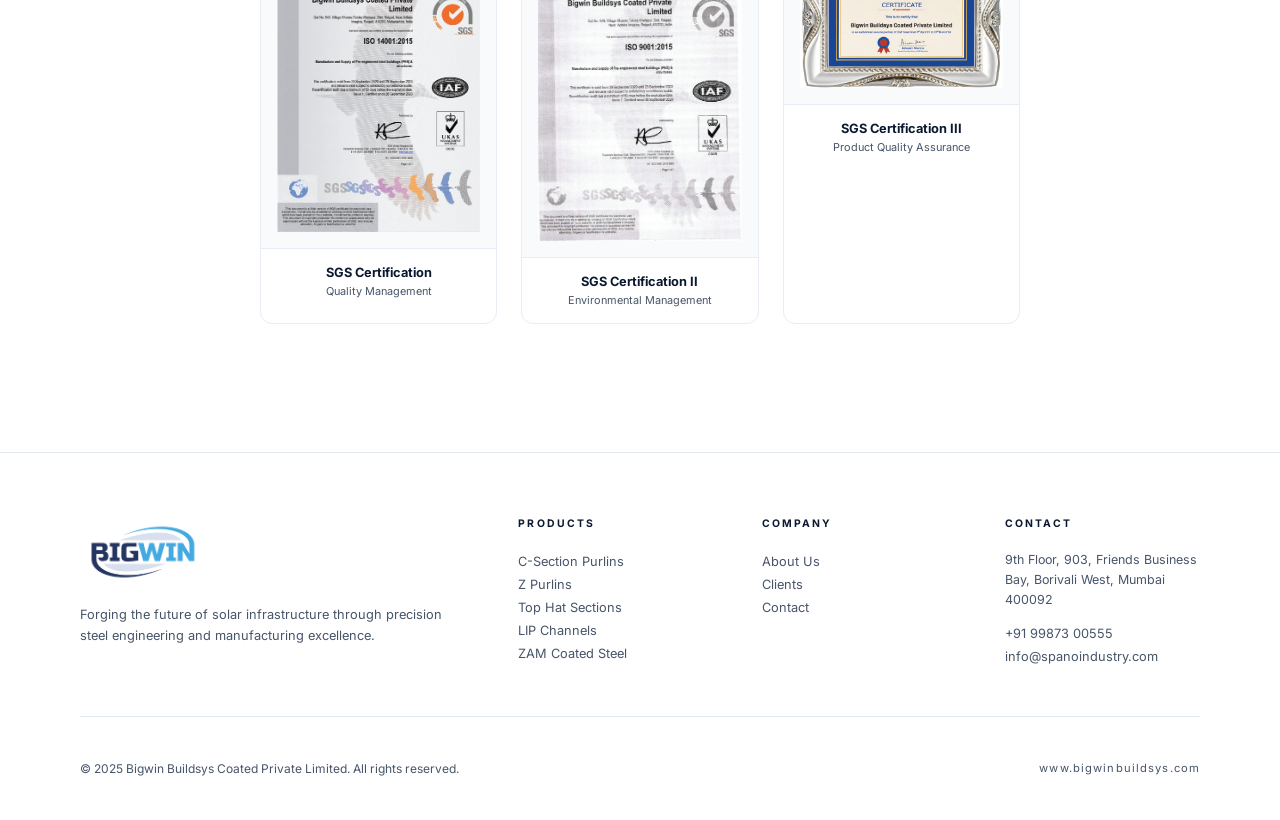
==== commit 7ca10ef2: "Updated the email address to overall site" ====
--- a/about.html
+++ b/about.html
@@ -504,7 +504,7 @@
           <p style="font-size:0.78rem;color:rgba(255,255,255,0.4);line-height:1.6;margin-bottom:0.75rem">9th Floor, 903,
             Friends Business Bay, Borivali West, Mumbai 400092</p>
           <a href="tel:+919987300555" class="footer-link">+91 99873 00555</a>
-          <a href="mailto:sales@bigwinbuildsys.com" class="footer-link">sales@bigwinbuildsys.com</a>
+          <a href="mailto:info@spanoindustry.com" class="footer-link">info@spanoindustry.com</a>
         </div>
       </div>
       <div
--- a/assets/css/main.css
+++ b/assets/css/main.css
@@ -484,6 +484,7 @@
   position: relative;
   overflow: hidden;
   background: var(--navy-deep);
+  height: 100vh;
 }
 .page-hero-bg {
   position: absolute;
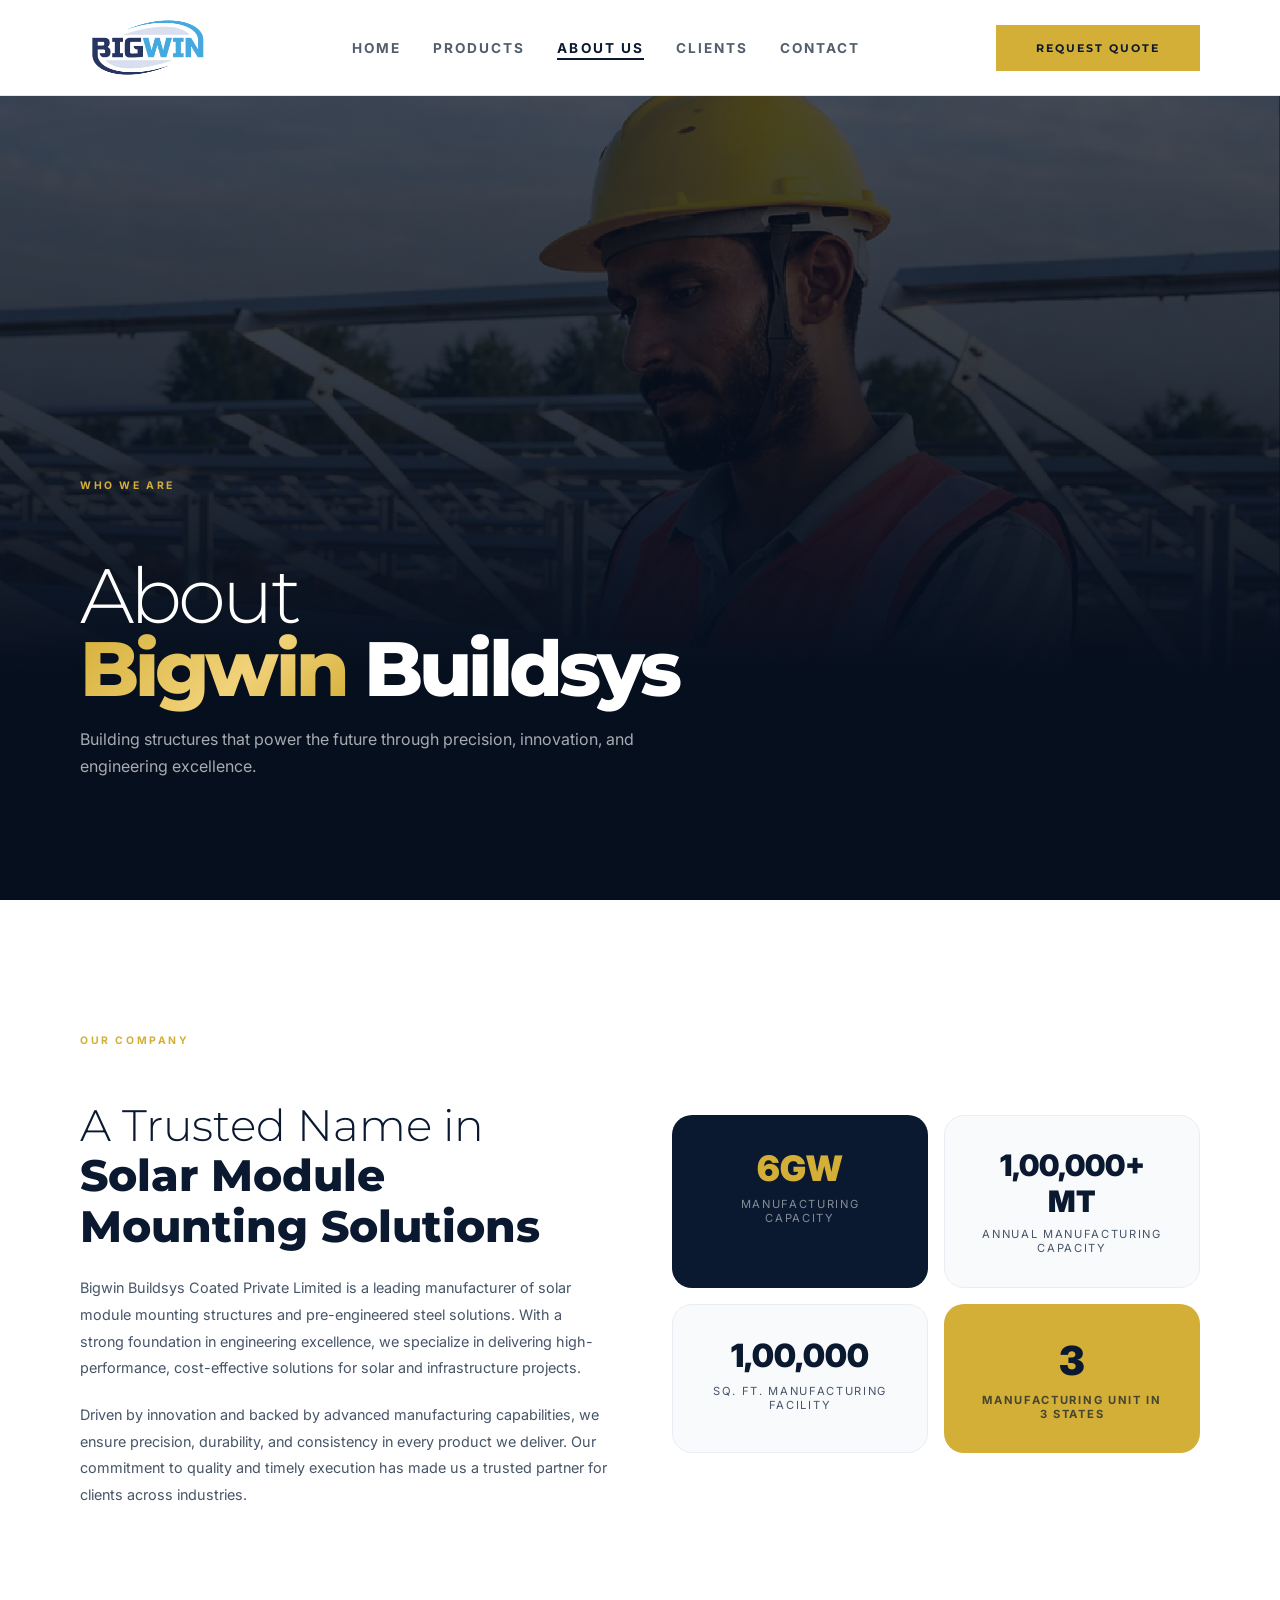
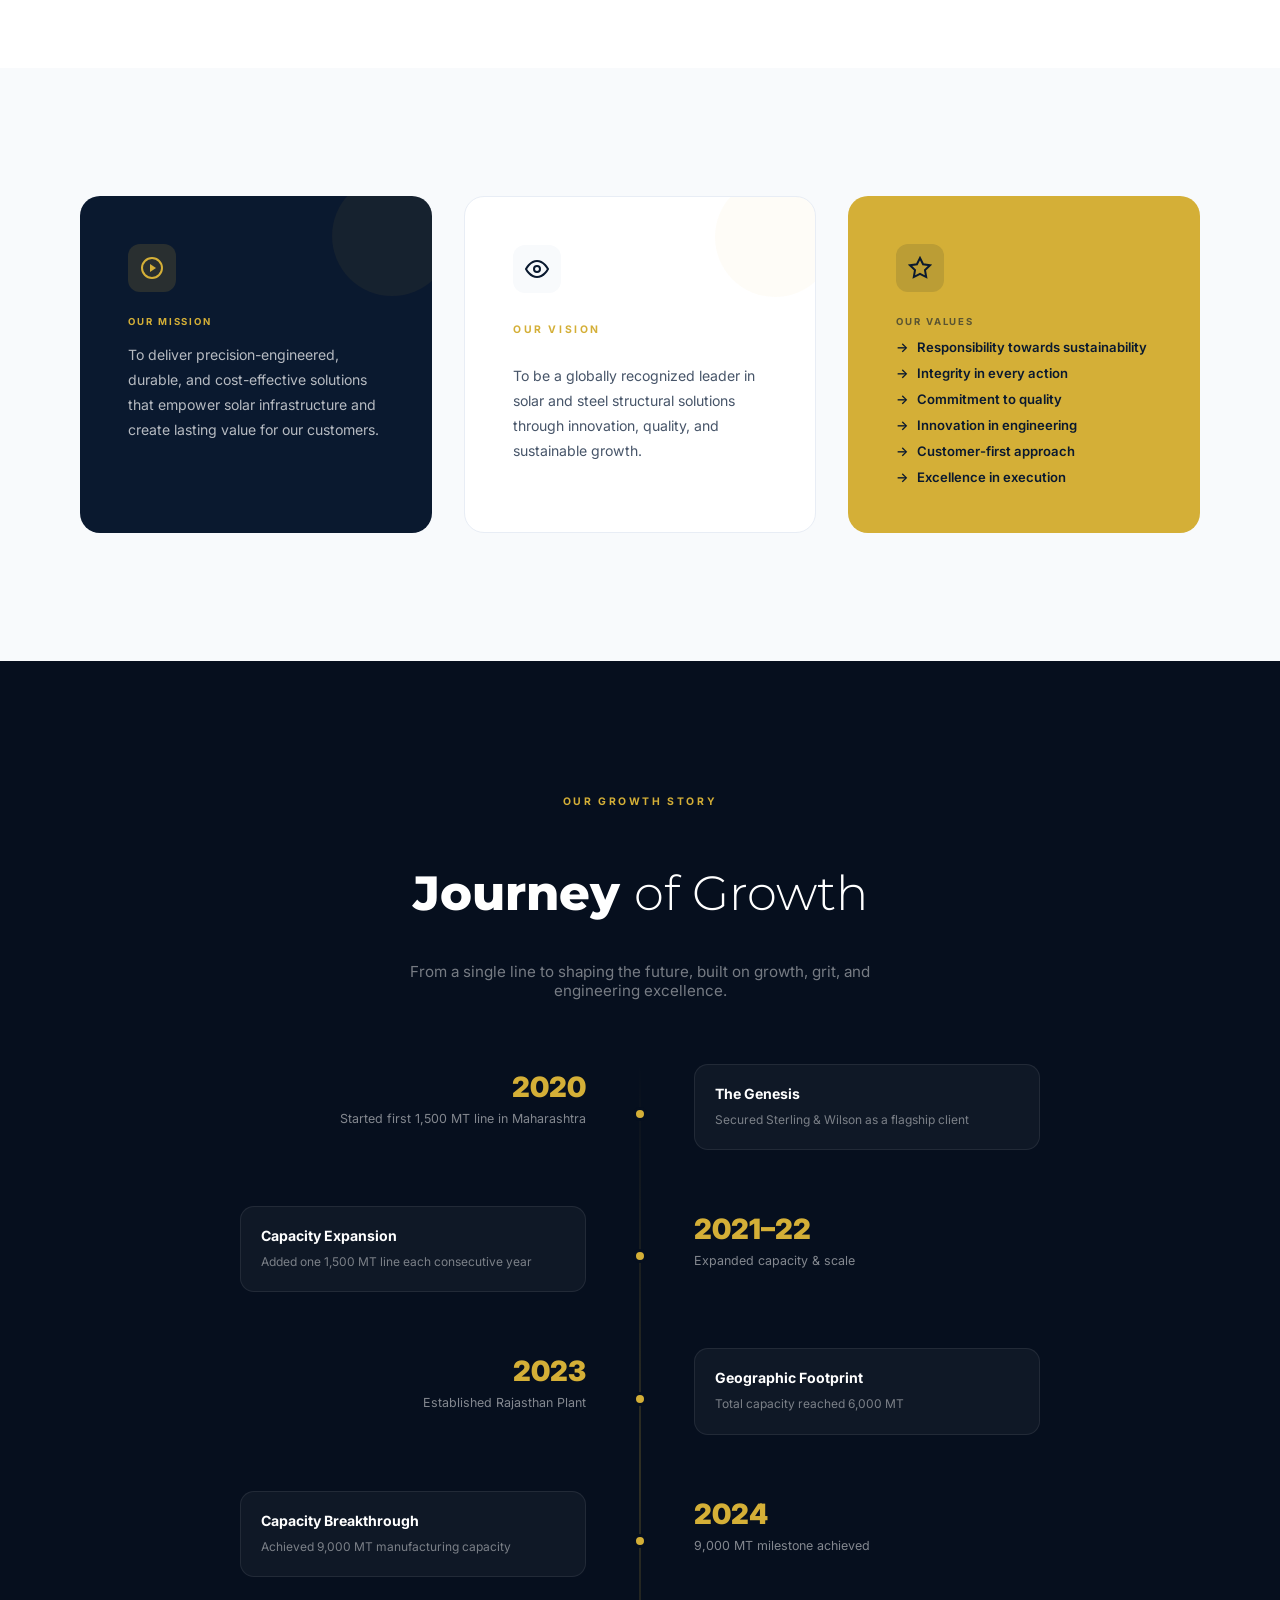
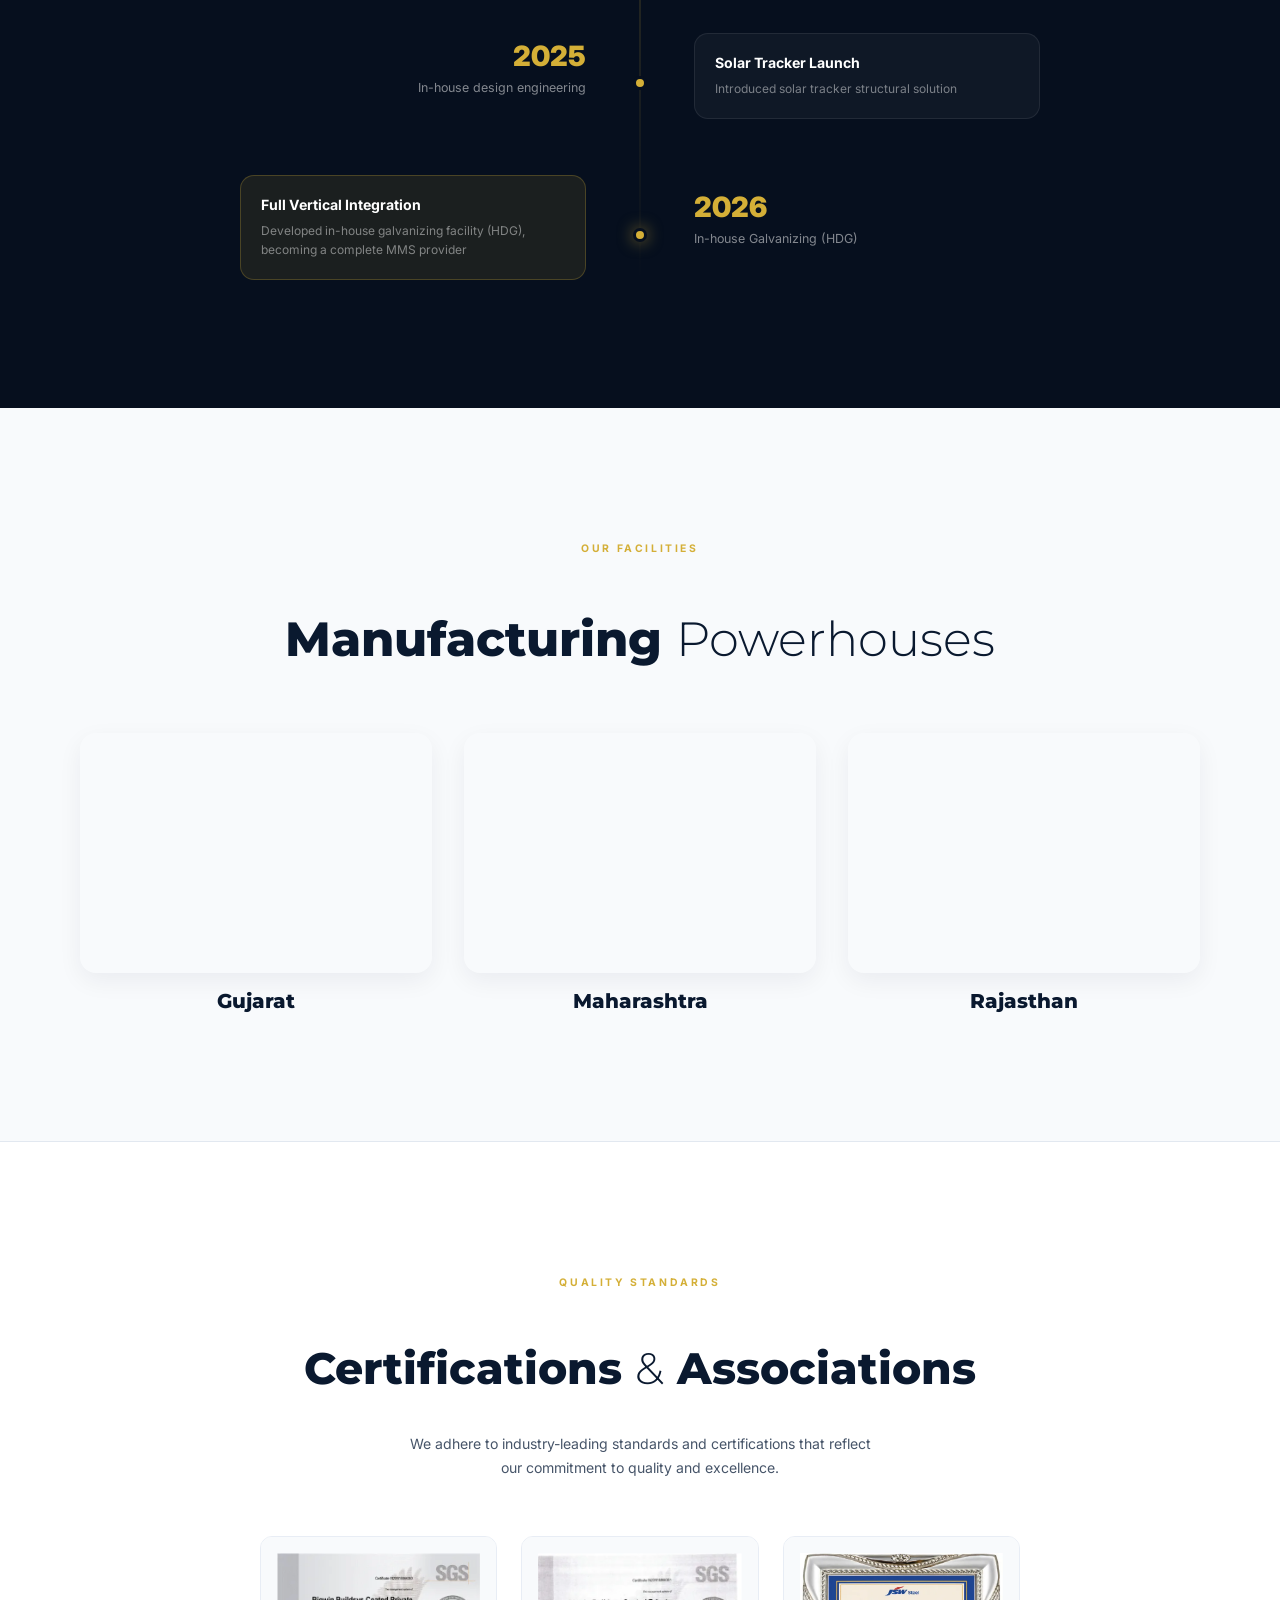
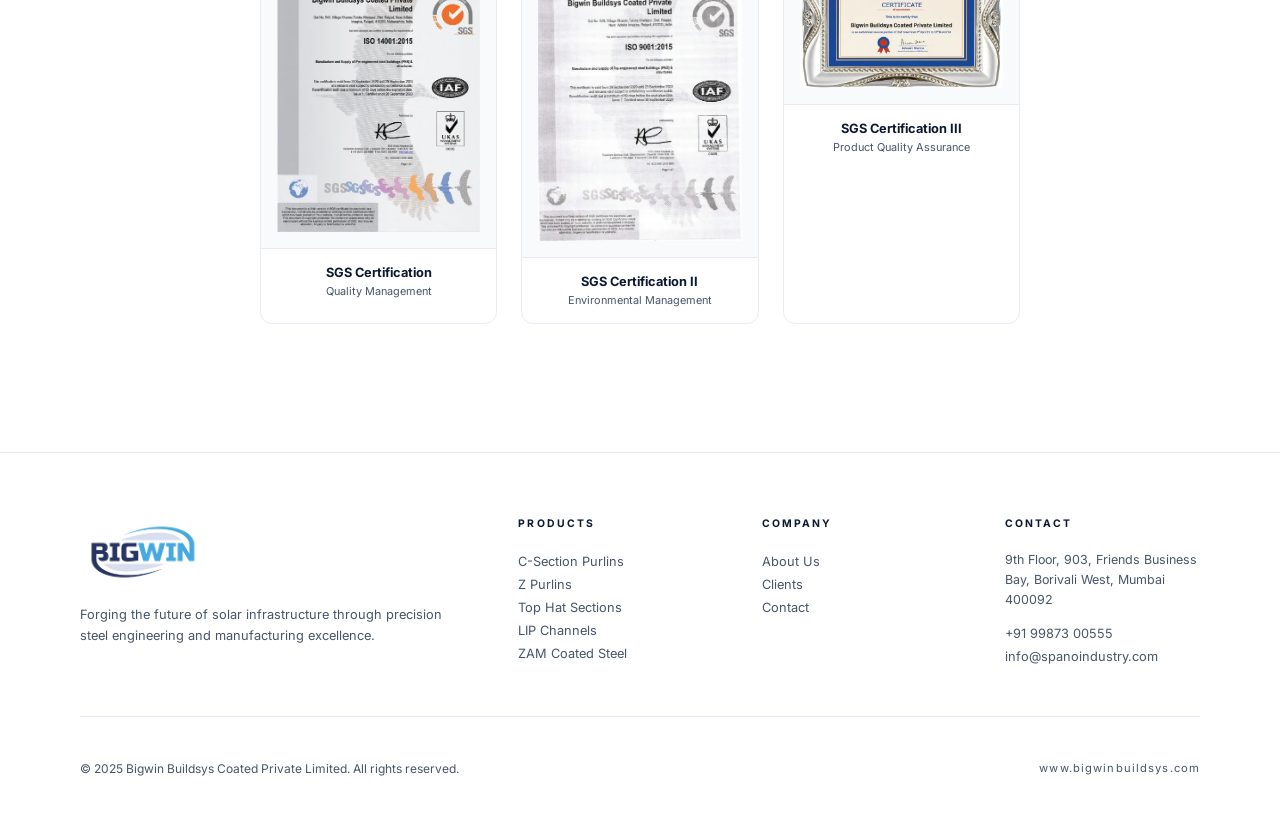
==== commit 4ac05675: "feat: migrate asset images to WebP format and optimize client logos with lazy loading" ====
--- a/about.html
+++ b/about.html
@@ -58,6 +58,8 @@
       transform: scale(1.08);
     }
   </style>
+
+  <link rel="preload" as="image" href="assets/images/Key Achivments BG.webp">
 </head>
 
 <body>
@@ -66,7 +68,7 @@
   <nav id="main-nav" class="nav-glass" style="position:fixed;top:0;left:0;right:0;z-index:50;height:96px">
     <div class="container-xl" style="display:flex;align-items:center;justify-content:space-between;height:100%">
       <a href="index.html" style="display:flex;align-items:center;height:100%;text-decoration:none">
-        <img src="assets/images/bigwin.png" alt="Bigwin Buildsys" style="height:76px;width:auto;object-fit:contain">
+        <img src="assets/images/bigwin.webp" alt="Bigwin Buildsys" style="height:76px;width:auto;object-fit:contain">
       </a>
       <div style="display:flex;gap:2rem;align-items:center" id="nav-links">
         <a href="index.html" class="nav-link">Home</a>
@@ -102,7 +104,7 @@
   <!-- ═══ PAGE HERO ═══ -->
   <header class="page-hero" style="padding-top:96px;min-height:720px">
     <div class="page-hero-bg"
-      style="background-image:url('assets/images/Key Achivments BG.png');background-position:center 30%"></div>
+      style="background-image:url('assets/images/Key Achivments BG.webp');background-position:center 30%"></div>
     <div class="page-hero-grad"></div>
     <div class="container-xl" style="position:relative;z-index:1;width:100%;padding-bottom:1rem">
       <div class="fade-up">
@@ -438,7 +440,7 @@
       <div
         style="display:grid;grid-template-columns:repeat(auto-fit,minmax(180px,1fr));gap:1.5rem;max-width:760px;margin:0 auto">
         <div class="cert-card reveal" style="border-radius:0.75rem">
-          <img src="assets/images/Certificates/SGS Certificate.png" alt="SGS Certificate"
+          <img loading="lazy" src="assets/images/Certificates/SGS Certificate.webp" alt="SGS Certificate"
             style="width:100%;height:150px;object-fit:contain;padding:1rem;background:#f8fafc;border-bottom:1px solid #e8edf5">
           <div style="padding:1rem;text-align:center">
             <div style="font-weight:700;font-size:0.8rem;color:var(--navy)">SGS Certification</div>
@@ -446,7 +448,7 @@
           </div>
         </div>
         <div class="cert-card reveal reveal-d1" style="border-radius:0.75rem">
-          <img src="assets/images/Certificates/SGS Second Certificate.png" alt="SGS Certificate 2"
+          <img loading="lazy" src="assets/images/Certificates/SGS Second Certificate.webp" alt="SGS Certificate 2"
             style="width:100%;height:150px;object-fit:contain;padding:1rem;background:#f8fafc;border-bottom:1px solid #e8edf5">
           <div style="padding:1rem;text-align:center">
             <div style="font-weight:700;font-size:0.8rem;color:var(--navy)">SGS Certification II</div>
@@ -454,7 +456,7 @@
           </div>
         </div>
         <div class="cert-card reveal reveal-d2" style="border-radius:0.75rem">
-          <img src="assets/images/Certificates/SGS Third Certificate.png" alt="SGS Certificate 3"
+          <img loading="lazy" src="assets/images/Certificates/SGS Third Certificate.webp" alt="SGS Certificate 3"
             style="width:100%;height:150px;object-fit:contain;padding:1rem;background:#f8fafc;border-bottom:1px solid #e8edf5">
           <div style="padding:1rem;text-align:center">
             <div style="font-weight:700;font-size:0.8rem;color:var(--navy)">SGS Certification III</div>
@@ -474,7 +476,7 @@
         style="display:grid;grid-template-columns:2fr 1fr 1fr 1fr;gap:3rem;padding-bottom:3rem;border-bottom:1px solid rgba(255,255,255,0.08)"
         class="reveal">
         <div>
-          <a href="index.html" style="display:inline-block"><img src="assets/images/bigwin.png" alt="Bigwin Buildsys"
+          <a href="index.html" style="display:inline-block"><img src="assets/images/bigwin.webp" alt="Bigwin Buildsys"
               style="height:70px;width:auto;object-fit:contain;"></a>
           <p style="font-size:0.8rem;color:rgba(255,255,255,0.4);line-height:1.7;margin-bottom:1.25rem">Forging the
             future of solar infrastructure through precision steel engineering and manufacturing excellence.</p>
@@ -528,7 +530,7 @@
           <line x1="6" y1="6" x2="18" y2="18"></line>
         </svg>
       </button>
-      <img id="certModalImg" src="" alt="Certificate View">
+      <img loading="lazy" id="certModalImg" src="" alt="Certificate View">
       <div id="certModalTitle" style="text-align:center;font-weight:800;color:var(--navy);margin-top:1rem;font-size:1.1rem;font-family:var(--font-head)"></div>
     </div>
   </div>
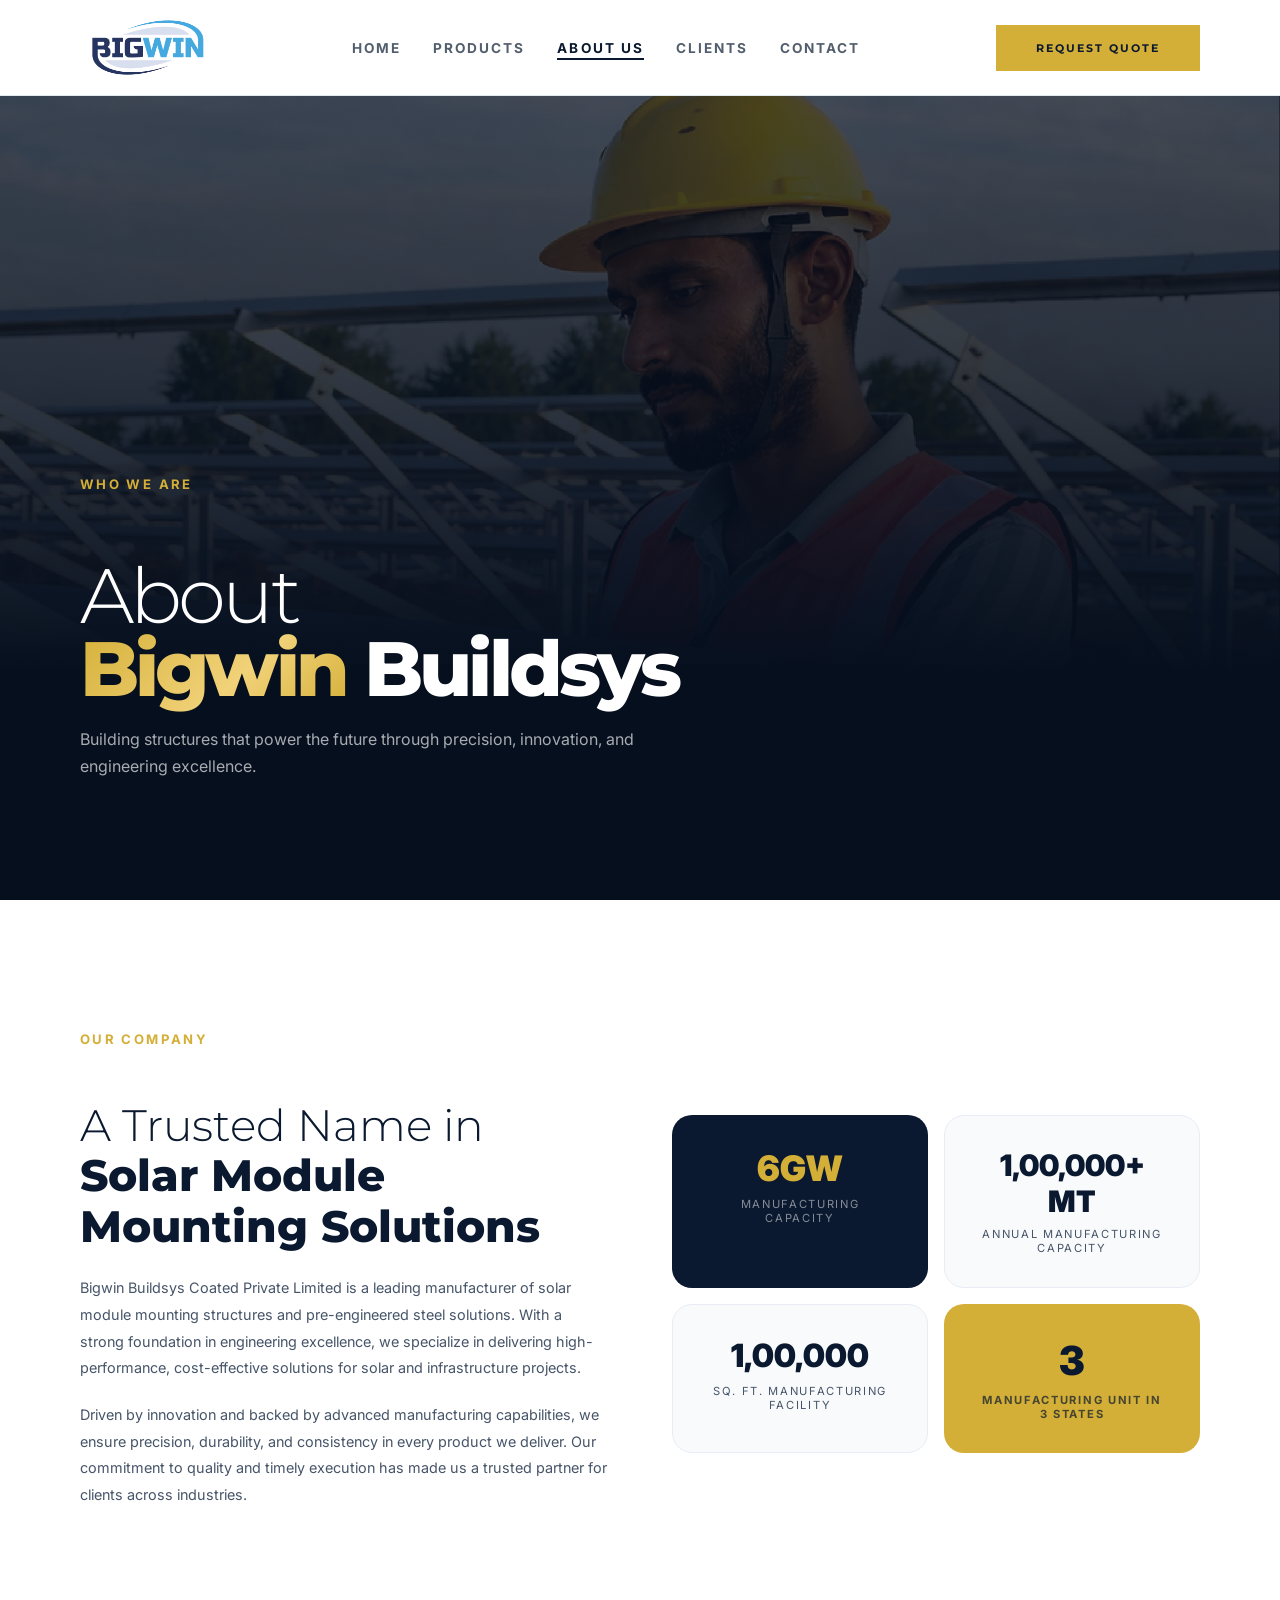
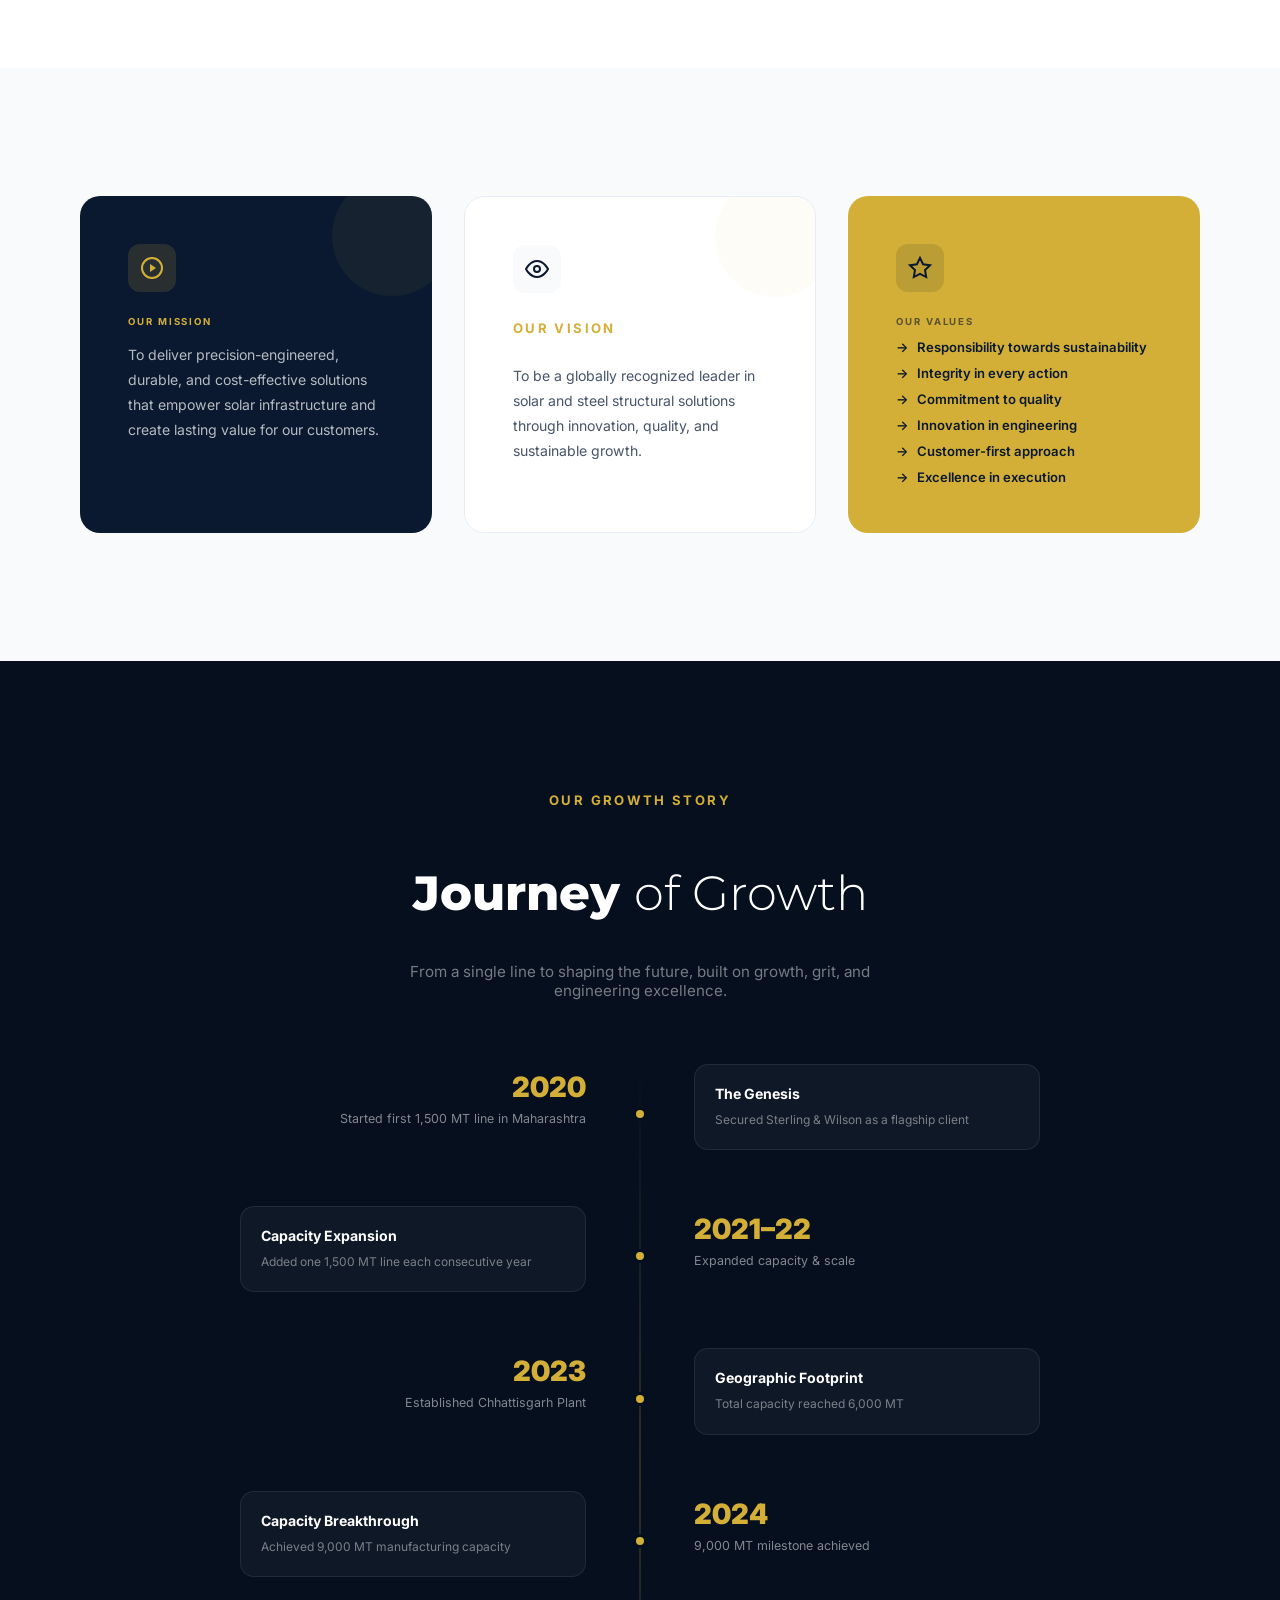
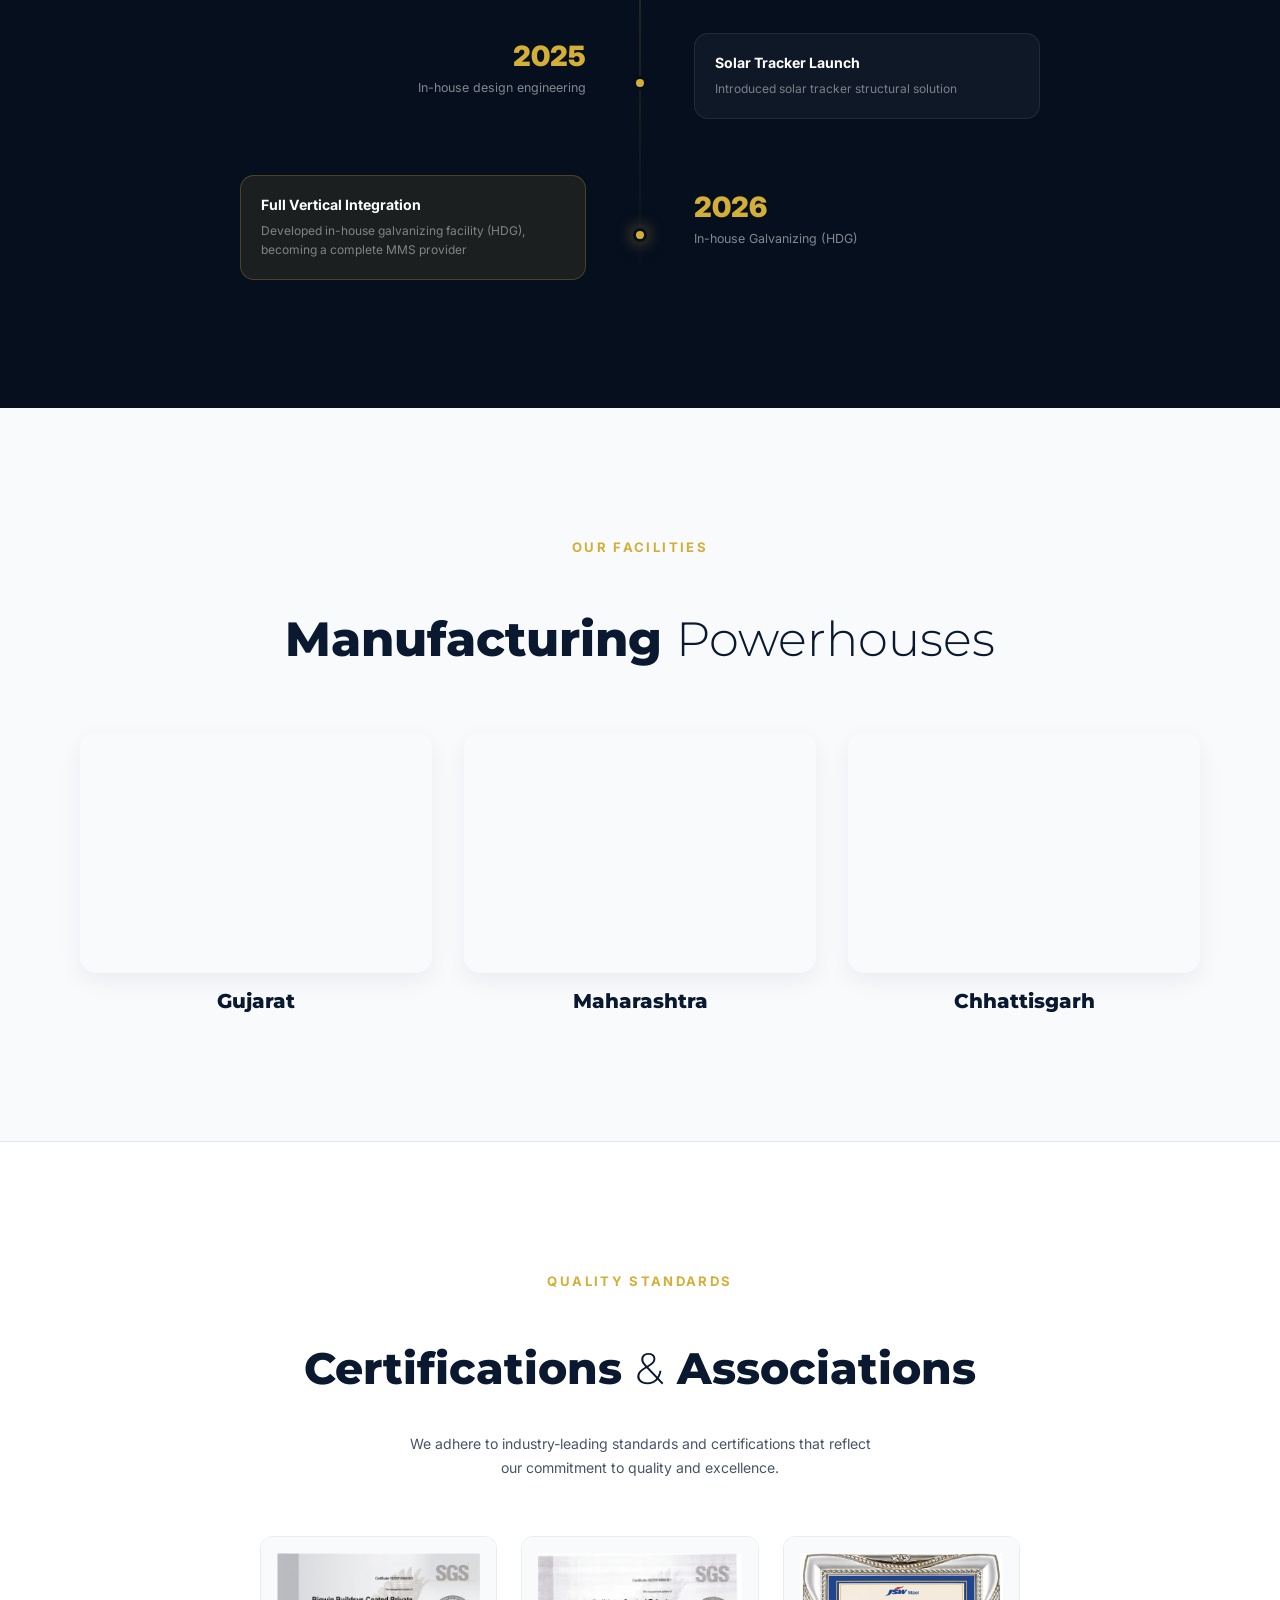
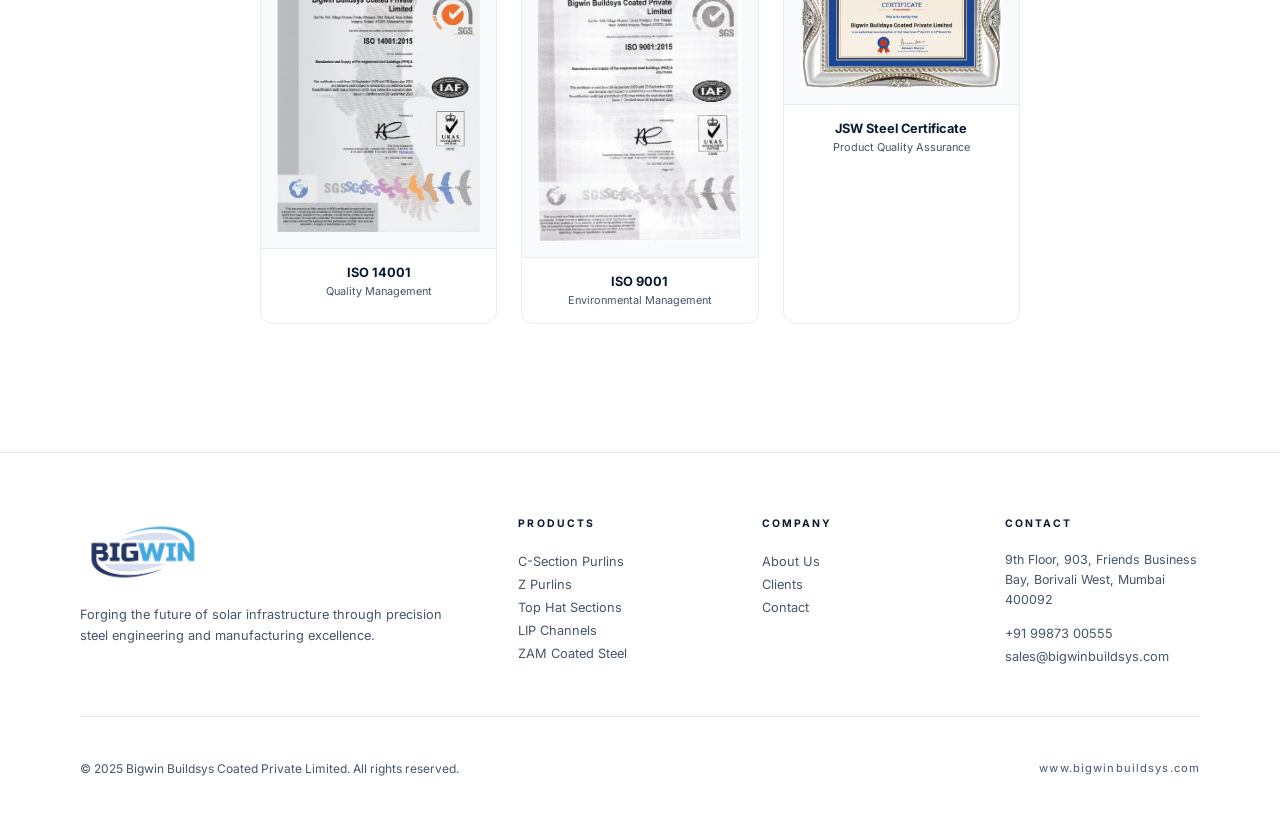
==== commit a09d54a8: "feat: update product navigation, steel integrity benefits tabs, and contact info" ====
--- a/about.html
+++ b/about.html
@@ -11,6 +11,7 @@
     href="https://fonts.googleapis.com/css2?family=Montserrat:wght@300;400;500;600;700;800;900&family=Inter:wght@300;400;500;600;700&display=swap"
     rel="stylesheet">
   <link rel="stylesheet" href="assets/css/main.css">
+  <link rel="stylesheet" href="assets/css/mobile.css">
   <link rel="icon" type="image/png" href="assets/images/bigwin.ico">
   <style>
     /* White Navbar Overrides */
@@ -311,7 +312,7 @@
           <div style="text-align:right">
             <div style="font-size:1.75rem;font-weight:900;color:var(--gold);line-height:1">2023</div>
             <p style="font-size:0.78rem;color:rgba(255,255,255,0.5);line-height:1.6;margin-top:0.5rem">Established
-              Rajasthan Plant</p>
+              Chhattisgarh Plant</p>
           </div>
           <div style="display:flex;justify-content:center;position:relative">
             <div class="timeline-dot"></div>
@@ -411,7 +412,7 @@
           </div>
           <h3 style="font-size:1.25rem;font-weight:800;color:var(--navy);margin:0;text-align:center">Maharashtra</h3>
         </div>
-        <!-- Rajasthan -->
+        <!-- Chhattisgarh -->
         <div class="reveal reveal-d2 facility-card">
           <div
             style="position:relative;height:240px;border-radius:1rem;overflow:hidden;margin-bottom:1rem;box-shadow:0 8px 24px rgba(10,25,47,0.06)">
@@ -419,7 +420,7 @@
               style="width:100%;height:100%;background-size:cover;background-position:center;background-image:url('https://images.unsplash.com/photo-1613665813446-82a78c468a1d?w=800&q=80')">
             </div>
           </div>
-          <h3 style="font-size:1.25rem;font-weight:800;color:var(--navy);margin:0;text-align:center">Rajasthan</h3>
+          <h3 style="font-size:1.25rem;font-weight:800;color:var(--navy);margin:0;text-align:center">Chhattisgarh</h3>
         </div>
       </div>
     </div>
@@ -443,7 +444,7 @@
           <img loading="lazy" src="assets/images/Certificates/SGS Certificate.webp" alt="SGS Certificate"
             style="width:100%;height:150px;object-fit:contain;padding:1rem;background:#f8fafc;border-bottom:1px solid #e8edf5">
           <div style="padding:1rem;text-align:center">
-            <div style="font-weight:700;font-size:0.8rem;color:var(--navy)">SGS Certification</div>
+            <div style="font-weight:700;font-size:0.8rem;color:var(--navy)">ISO 14001</div>
             <div style="font-size:0.68rem;color:var(--gray-600);margin-top:0.25rem">Quality Management</div>
           </div>
         </div>
@@ -451,7 +452,7 @@
           <img loading="lazy" src="assets/images/Certificates/SGS Second Certificate.webp" alt="SGS Certificate 2"
             style="width:100%;height:150px;object-fit:contain;padding:1rem;background:#f8fafc;border-bottom:1px solid #e8edf5">
           <div style="padding:1rem;text-align:center">
-            <div style="font-weight:700;font-size:0.8rem;color:var(--navy)">SGS Certification II</div>
+            <div style="font-weight:700;font-size:0.8rem;color:var(--navy)">ISO 9001</div>
             <div style="font-size:0.68rem;color:var(--gray-600);margin-top:0.25rem">Environmental Management</div>
           </div>
         </div>
@@ -459,7 +460,7 @@
           <img loading="lazy" src="assets/images/Certificates/SGS Third Certificate.webp" alt="SGS Certificate 3"
             style="width:100%;height:150px;object-fit:contain;padding:1rem;background:#f8fafc;border-bottom:1px solid #e8edf5">
           <div style="padding:1rem;text-align:center">
-            <div style="font-weight:700;font-size:0.8rem;color:var(--navy)">SGS Certification III</div>
+            <div style="font-weight:700;font-size:0.8rem;color:var(--navy)">JSW Steel Certificate</div>
             <div style="font-size:0.68rem;color:var(--gray-600);margin-top:0.25rem">Product Quality Assurance</div>
           </div>
         </div>
@@ -506,7 +507,7 @@
           <p style="font-size:0.78rem;color:rgba(255,255,255,0.4);line-height:1.6;margin-bottom:0.75rem">9th Floor, 903,
             Friends Business Bay, Borivali West, Mumbai 400092</p>
           <a href="tel:+919987300555" class="footer-link">+91 99873 00555</a>
-          <a href="mailto:info@spanoindustry.com" class="footer-link">info@spanoindustry.com</a>
+          <a href="mailto:sales@bigwinbuildsys.com" class="footer-link">sales@bigwinbuildsys.com</a>
         </div>
       </div>
       <div
@@ -520,7 +521,7 @@
   </footer>
 
   <script src="assets/js/app.js"></script>
-  
+
   <!-- Certification Modal -->
   <div id="certModal" class="cert-modal">
     <div class="cert-modal-content">
@@ -541,14 +542,14 @@
       card.addEventListener('click', () => {
         const imgSrc = card.querySelector('img').getAttribute('src');
         const title = card.querySelector('div > div:first-child').innerText;
-        
+
         const modal = document.getElementById('certModal');
         const modalImg = document.getElementById('certModalImg');
         const modalTitle = document.getElementById('certModalTitle');
-        
+
         modalImg.setAttribute('src', imgSrc);
         modalTitle.innerText = title;
-        
+
         modal.classList.add('active');
         document.body.style.overflow = 'hidden';
       });
--- a/assets/css/main.css
+++ b/assets/css/main.css
@@ -175,9 +175,9 @@
 .section-label {
   display: inline-block;
   font-family: var(--font-body);
-  font-size: 0.65rem;
-  font-weight: 700;
-  letter-spacing: 0.25em;
+  font-size: 0.82rem;
+  font-weight: 700;
+  letter-spacing: 0.18em;
   text-transform: uppercase;
   color: var(--gold);
   margin-bottom: 1rem;
@@ -599,3 +599,179 @@
   font-weight: 300 !important;
 }
 
+/* ── Product Anchor Deep Linking ── */
+#solar-mms,
+#solar-trackers,
+#peb-solutions {
+  scroll-margin-top: 110px;
+  position: relative;
+  transition: box-shadow 0.4s ease;
+}
+
+.product-focus-highlight {
+  animation: targetGlow 2.5s ease-out;
+}
+
+@keyframes targetGlow {
+  0% {
+    box-shadow: 0 0 0 4px rgba(212, 175, 55, 0.7), 0 20px 50px rgba(212, 175, 55, 0.2);
+  }
+  50% {
+    box-shadow: 0 0 0 6px rgba(212, 175, 55, 0.4), 0 15px 35px rgba(212, 175, 55, 0.15);
+  }
+  100% {
+    box-shadow: 0 0 0 0 transparent;
+  }
+}
+
+/* ── Interactive Architecture Cards ── */
+a.arch-card {
+  display: block;
+  text-decoration: none;
+  color: inherit;
+  cursor: pointer;
+}
+a.arch-card:hover .arch-glass-content h3 {
+  color: var(--gold-light);
+  transition: color 0.3s ease;
+}
+a.arch-card .arch-action-hint {
+  display: inline-flex;
+  align-items: center;
+  gap: 0.35rem;
+  font-size: 0.72rem;
+  font-weight: 700;
+  letter-spacing: 0.12em;
+  text-transform: uppercase;
+  color: var(--gold);
+  margin-top: 0.75rem;
+  transition: gap 0.3s ease, color 0.3s ease;
+}
+a.arch-card:hover .arch-action-hint {
+  gap: 0.6rem;
+  color: var(--gold-light);
+}
+
+/* ── Interactive Tabbed Benefits Widget ── */
+.benefits-tab-widget {
+  background: rgba(255, 255, 255, 0.03);
+  border: 1px solid rgba(212, 175, 55, 0.2);
+  border-radius: 1rem;
+  padding: 1.25rem 1.5rem;
+  backdrop-filter: blur(14px);
+  -webkit-backdrop-filter: blur(14px);
+  margin-top: 1.75rem;
+  width: 100%;
+}
+
+.benefits-tab-nav {
+  display: flex;
+  gap: 0.5rem;
+  background: rgba(10, 25, 47, 0.65);
+  padding: 0.35rem;
+  border-radius: 0.65rem;
+  border: 1px solid rgba(212, 175, 55, 0.15);
+  margin-bottom: 1rem;
+}
+
+.benefit-tab-btn {
+  flex: 1;
+  display: inline-flex;
+  align-items: center;
+  justify-content: center;
+  gap: 0.5rem;
+  background: transparent;
+  border: 1px solid transparent;
+  border-radius: 0.5rem;
+  padding: 0.6rem 0.8rem;
+  color: rgba(255, 255, 255, 0.65);
+  font-family: var(--font-head);
+  font-size: 0.75rem;
+  font-weight: 700;
+  letter-spacing: 0.12em;
+  text-transform: uppercase;
+  cursor: pointer;
+  transition: all 0.25s ease;
+  white-space: nowrap;
+}
+
+.benefit-tab-btn:hover {
+  color: white;
+  background: rgba(255, 255, 255, 0.05);
+}
+
+.benefit-tab-btn.active {
+  background: var(--navy);
+  color: var(--gold);
+  border-color: rgba(212, 175, 55, 0.4);
+  box-shadow: 0 4px 14px rgba(0, 0, 0, 0.3);
+}
+
+.benefit-tab-pane {
+  display: none;
+  min-height: 220px;
+  animation: fadeInPane 0.25s ease;
+}
+
+.benefit-tab-pane.active {
+  display: flex;
+  flex-direction: column;
+}
+
+@keyframes fadeInPane {
+  from {
+    opacity: 0;
+    transform: translateY(3px);
+  }
+  to {
+    opacity: 1;
+    transform: translateY(0);
+  }
+}
+
+.benefit-tab-pane .benefit-list {
+  display: flex;
+  flex-direction: column;
+  gap: 0.45rem;
+}
+
+.benefit-tab-pane .benefit-item {
+  display: flex;
+  align-items: center;
+  gap: 0.75rem;
+  font-size: 0.86rem;
+  color: rgba(255, 255, 255, 0.88);
+  line-height: 1.4;
+  padding: 0.48rem 0.75rem;
+  background: rgba(255, 255, 255, 0.02);
+  border: 1px solid rgba(255, 255, 255, 0.04);
+  border-radius: 0.5rem;
+  transition: all 0.25s ease;
+  white-space: nowrap;
+}
+
+.benefit-tab-pane .benefit-item:hover {
+  background: rgba(212, 175, 55, 0.06);
+  border-color: rgba(212, 175, 55, 0.25);
+  color: #ffffff;
+  transform: translateX(4px);
+}
+
+.benefit-tab-pane .benefit-item svg {
+  flex-shrink: 0;
+  color: var(--gold);
+}
+
+@media (max-width: 540px) {
+  .benefits-tab-nav {
+    flex-direction: column;
+  }
+  .benefit-tab-pane {
+    min-height: auto;
+  }
+  .benefit-tab-pane .benefit-item {
+    white-space: normal;
+    font-size: 0.8rem;
+  }
+}
+
--- a/assets/css/mobile.css
+++ b/assets/css/mobile.css
@@ -0,0 +1,1169 @@
+/* ═══════════════════════════════════════════════════════════════
+   BIGWIN BUILDSYS — MOBILE RESPONSIVE STYLES
+   Append-only. Zero desktop rules modified.
+   Targets: max-width 768px (tablet/phone) + 480px (small phone)
+   ═══════════════════════════════════════════════════════════════ */
+
+/* ─────────────────────────────────────────
+   §1  GLOBAL / BASE
+   ───────────────────────────────────────── */
+@media (max-width: 768px) {
+
+  /* Prevent horizontal overflow on every page */
+  html,
+  body {
+    overflow-x: hidden;
+  }
+
+  /* Images never escape their container */
+  img {
+    max-width: 100%;
+    height: auto;
+  }
+
+  /* Buttons go full-width on small screens */
+  .btn-gold,
+  .btn-outline {
+    width: 100%;
+    justify-content: center;
+    padding: 1rem 1.5rem;
+    text-align: center;
+  }
+
+  /* Section padding reduced */
+  .section-pad {
+    padding: 4rem 0;
+  }
+
+  /* Container side-padding tightened */
+  .container-xl {
+    padding: 0 1.25rem;
+  }
+}
+
+/* ─────────────────────────────────────────
+   §2  NAVIGATION BAR
+   ───────────────────────────────────────── */
+@media (max-width: 768px) {
+
+  /* Slim navbar to 64px — saves hero real-estate */
+  #main-nav {
+    height: 64px !important;
+  }
+
+  /* Inner container: tighter horizontal padding */
+  #main-nav .container-xl {
+    padding: 0 1rem;
+  }
+
+  /* Logo: scale down proportionally */
+  #main-nav img[alt="Bigwin Buildsys"] {
+    height: 40px !important;
+  }
+
+  /* Hide the desktop CTA button — it lives in the overlay */
+  #main-nav .btn-gold {
+    display: none !important;
+  }
+
+  /* Hamburger button: always visible, correct size */
+  #mobile-open {
+    display: flex !important;
+    align-items: center;
+    justify-content: center;
+    padding: 0.25rem;
+  }
+
+  /* Hamburger SVG: slightly smaller icon */
+  #mobile-open svg {
+    width: 22px;
+    height: 22px;
+  }
+}
+
+/* ─────────────────────────────────────────
+   §3  MOBILE OVERLAY MENU
+   ───────────────────────────────────────── */
+@media (max-width: 768px) {
+
+  /* Full-screen overlay: tighter gap + comfortable padding */
+  #mobile-overlay {
+    gap: 0.75rem;
+    padding: 1.5rem 2rem;
+  }
+
+  /* Nav links: compact, readable — NOT oversized */
+  #mobile-overlay a:not(.btn-gold) {
+    font-size: 0.9rem !important;
+    letter-spacing: 0.2em;
+    font-weight: 700;
+    text-transform: uppercase;
+    padding: 0.6rem 0;
+    border-bottom: 1px solid rgba(255, 255, 255, 0.06);
+    width: 100%;
+    text-align: center;
+  }
+
+  /* Close button positioning */
+  #mobile-close {
+    top: 1rem !important;
+    right: 1rem !important;
+  }
+
+  /* Quote CTA button inside overlay: reasonable size */
+  #mobile-overlay .btn-gold {
+    display: inline-flex !important;
+    width: auto !important;
+    margin-top: 1rem;
+    font-size: 0.65rem !important;
+    padding: 0.8rem 2rem !important;
+    letter-spacing: 0.18em !important;
+  }
+}
+
+@media (max-width: 480px) {
+
+  #mobile-overlay a:not(.btn-gold) {
+    font-size: 0.8rem !important;
+    padding: 0.5rem 0;
+  }
+
+  #mobile-overlay .btn-gold {
+    font-size: 0.6rem !important;
+    padding: 0.75rem 1.5rem !important;
+  }
+}
+
+/* ─────────────────────────────────────────
+   §4  HERO SECTIONS  (index + page heroes)
+   ───────────────────────────────────────── */
+@media (max-width: 768px) {
+
+  /* Index home hero */
+  .hero-home {
+    min-height: 100svh !important;
+    padding-top: 64px !important;
+    padding-bottom: 3rem !important;
+    align-items: flex-end;
+  }
+
+  /* FIX 1: "Solar Mounting Solutions" has white-space:nowrap inline —
+     override so it wraps instead of cutting off */
+  .hero-home h1 span[style*="white-space:nowrap"],
+  .hero-home h1 .title-bold {
+    white-space: normal !important;
+  }
+
+  /* FIX 2: Hero content box — let it breathe, don't constrain max-width */
+  .hero-home .container-xl>div {
+    max-width: 100% !important;
+  }
+
+  /* Page heroes (about / products / contact / clients) */
+  .page-hero {
+    min-height: 380px !important;
+    height: auto !important;
+    padding-top: 64px !important;
+    padding-bottom: 3rem !important;
+  }
+
+  /* Kill fixed attachment on mobile (GPU performance + iOS bug) */
+  .hero-bg,
+  .hero-home-bg {
+    background-attachment: scroll !important;
+  }
+
+  /* Hide scroll indicator — wastes space on mobile */
+  .animate-float {
+    display: none !important;
+  }
+}
+
+/* ─────────────────────────────────────────
+   §5  GRID UTILITIES
+   ───────────────────────────────────────── */
+@media (max-width: 768px) {
+
+  .grid-2,
+  .grid-3,
+  .grid-4 {
+    grid-template-columns: 1fr !important;
+    gap: 1.5rem;
+  }
+}
+
+/* ─────────────────────────────────────────
+   §6  FOOTER
+   ───────────────────────────────────────── */
+@media (max-width: 768px) {
+
+  /* Outer footer padding */
+  footer {
+    padding: 2rem 0 1.25rem !important;
+  }
+
+  /* 4-col grid → compact 2-col layout on mobile */
+  footer .container-xl>div[style*="grid-template-columns:2fr 1fr 1fr 1fr"],
+  footer .container-xl>div:first-child {
+    display: grid !important;
+    grid-template-columns: 1fr 1fr !important;
+    gap: 1.25rem 1rem !important;
+    padding-bottom: 1.5rem !important;
+  }
+
+  /* Brand Column (Logo + Tagline): spans full width (2 cols) */
+  footer .container-xl>div:first-child > div:nth-child(1) {
+    grid-column: span 2 !important;
+    margin-bottom: 0.25rem !important;
+  }
+
+  /* Logo in footer */
+  footer img[alt="Bigwin Buildsys"] {
+    height: 42px !important;
+    margin-bottom: 0.35rem !important;
+  }
+
+  /* Footer tagline paragraph */
+  footer p[style*="font-size:0.8rem"] {
+    font-size: 0.72rem !important;
+    line-height: 1.5 !important;
+    margin-bottom: 0.5rem !important;
+    opacity: 0.8 !important;
+  }
+
+  /* Column headings (Products / Company / Contact labels) */
+  footer div[style*="letter-spacing:0.2em"] {
+    font-size: 0.6rem !important;
+    letter-spacing: 0.12em !important;
+    margin-bottom: 0.5rem !important;
+  }
+
+  /* Footer links */
+  .footer-link {
+    font-size: 0.72rem !important;
+    padding: 0.15rem 0 !important;
+    display: block !important;
+  }
+
+  /* Contact column (4th div): spans full width for clean reading */
+  footer .container-xl>div:first-child > div:nth-child(4) {
+    grid-column: span 2 !important;
+    margin-top: 0.25rem !important;
+  }
+
+  /* Contact column: address text */
+  footer p[style*="font-size:0.78rem"] {
+    font-size: 0.7rem !important;
+    line-height: 1.4 !important;
+    margin-bottom: 0.35rem !important;
+  }
+
+  /* Bottom bar (copyright + URL): stack vertically with small gap */
+  footer .container-xl>div:last-child {
+    flex-direction: column !important;
+    align-items: flex-start !important;
+    gap: 0.35rem !important;
+    padding-top: 1rem !important;
+  }
+
+  /* Copyright text */
+  footer .container-xl>div:last-child p {
+    font-size: 0.62rem !important;
+  }
+
+  /* Website URL link */
+  footer .container-xl>div:last-child a {
+    font-size: 0.65rem !important;
+  }
+}
+
+/* ─────────────────────────────────────────
+   §7  INDEX PAGE — SPECIFIC SECTIONS
+   ───────────────────────────────────────── */
+@media (max-width: 768px) {
+
+  /* ── ZAM image column: hidden on mobile (breaks alignment) ── */
+  .zam-img-col,
+  .zam-breakout-img {
+    display: none !important;
+  }
+
+  /* ── ZAM section: collapse inline grid gap from 4rem → 1.5rem ── */
+  div[style*="display:grid"][style*="gap:4rem"][style*="align-items:center"] {
+    gap: 1.5rem !important;
+  }
+
+  /* ── ZAM Chemistry grid: keep 3-col horizontal on mobile
+     (compact element boxes fit side by side at small size) ── */
+  .zam-chemistry-grid,
+  div.zam-chemistry-grid {
+    display: grid !important;
+    grid-template-columns: repeat(3, 1fr) !important;
+    gap: 0.5rem !important;
+    margin: 1rem 0 !important;
+  }
+
+  /* Chemistry box: tighten inner padding */
+  .chem-box {
+    padding: 0.75rem 0.5rem !important;
+    border-radius: 0.625rem !important;
+  }
+
+  /* Zn / Al / Mg symbol size */
+  .chem-box>div:first-child {
+    font-size: 1.4rem !important;
+    margin-bottom: 0.15rem !important;
+  }
+
+  /* Element name label (Zinc, Aluminum, Magnesium) */
+  .chem-box>div:nth-child(2) {
+    font-size: 0.72rem !important;
+    letter-spacing: 0.04em !important;
+  }
+
+  /* Element description text */
+  .chem-box>div:nth-child(3) {
+    font-size: 0.55rem !important;
+    margin-top: 0.25rem !important;
+    line-height: 1.3 !important;
+  }
+
+  /* ── Bullet list (Self-Healing / ROI) ── */
+  div[style*="display:flex;flex-direction:column;gap:1rem;margin-top:2rem"] {
+    gap: 0.625rem !important;
+    margin-top: 1rem !important;
+  }
+
+  /* Bullet row font size */
+  div[style*="display:flex;align-items:center;gap:0.75rem;color:rgba(255,255,255,0.75);font-size:0.85rem"] {
+    font-size: 0.75rem !important;
+    gap: 0.5rem !important;
+  }
+
+  /* ── "Explore Products" button wrapper ── */
+  div[style*="margin-top:2.5rem"] {
+    margin-top: 1.25rem !important;
+  }
+
+  /* ── Marquee: reduce tile width ── */
+  .marquee-track .client-tile {
+    width: 150px !important;
+  }
+
+  /* ── Section header flex row (title + Full Catalog link): stack ── */
+  .container-xl>div[style*="justify-content:space-between"][style*="align-items:flex-end"] {
+    flex-direction: column !important;
+    align-items: flex-start !important;
+    gap: 1rem !important;
+    margin-bottom: 2rem !important;
+  }
+
+  /* ── Arch cards ── */
+  .arch-card {
+    height: 280px !important;
+  }
+
+  /* ── CTA box inside navy section ── */
+  div[style*="background:var(--navy)"][style*="border-radius:1.5rem"] {
+    padding: 2.5rem 1.25rem !important;
+    border-radius: 1rem !important;
+  }
+
+  /* CTA button group: stack vertically */
+  div[style*="display:flex;justify-content:center;gap:1rem;flex-wrap:wrap"] {
+    flex-direction: column !important;
+    align-items: stretch !important;
+    gap: 0.75rem !important;
+  }
+}
+
+/* ─────────────────────────────────────────
+   §8  PRODUCTS PAGE — SPECIFIC SECTIONS
+   ───────────────────────────────────────── */
+@media (max-width: 768px) {
+
+  /* ── Product card grid → single column ── */
+  section[style*="background:var(--off-white)"] div[style*="grid-template-columns:repeat(auto-fill"] {
+    grid-template-columns: 1fr !important;
+    gap: 1.25rem !important;
+  }
+
+  /* ── Product card image: reduced height, contain so full product is visible ── */
+  .product-card .img-wrap {
+    height: 150px !important;
+    padding: 0.75rem !important;
+    background: #f8fafc;
+    display: flex;
+    align-items: center;
+    justify-content: center;
+  }
+
+  .product-card .img-wrap img {
+    width: auto !important;
+    max-width: 100% !important;
+    height: 100% !important;
+    object-fit: contain !important;
+    object-position: center !important;
+  }
+
+  /* ── Product card inner padding ── */
+  .product-card>div[style*="padding:2rem"] {
+    padding: 1.25rem !important;
+  }
+
+  /* ── Tech spec box inside card ── */
+  .product-card div[style*="background:#f8fafc"][style*="padding:1.25rem"] {
+    padding: 0.875rem !important;
+  }
+
+  /* ── Spec rows: key + val font reduction ── */
+  .spec-row {
+    font-size: 0.7rem !important;
+    gap: 0.25rem !important;
+    flex-wrap: wrap;
+    padding: 0.3rem 0 !important;
+  }
+
+  .spec-row .key {
+    font-size: 0.68rem !important;
+    min-width: 90px;
+  }
+
+  .spec-row .val {
+    font-size: 0.68rem !important;
+  }
+
+  /* ── Intro banner: stack quote + stats vertically ── */
+  section[style*="background:var(--navy)"][style*="padding:2rem"] .container-xl {
+    flex-direction: column !important;
+    align-items: flex-start !important;
+    gap: 1.25rem !important;
+  }
+
+  section[style*="background:var(--navy)"][style*="padding:2rem"] p {
+    font-size: 0.78rem !important;
+    max-width: 100% !important;
+  }
+
+  /* Stat badges: keep horizontal row but tighter gap */
+  section[style*="background:var(--navy)"][style*="padding:2rem"] div[style*="display:flex;gap:2.5rem"] {
+    gap: 1.5rem !important;
+    flex-wrap: wrap;
+  }
+
+  /* Intro stat numbers */
+  div[style*="font-size:1.75rem;font-weight:900;color:var(--gold)"] {
+    font-size: 1.3rem !important;
+  }
+
+  /* ── Solar Tracker + PEB: switch to grid on mobile so display: contents works ── */
+  .section-pad>.container-xl>.lg-grid-2 {
+    display: grid !important;
+    grid-template-columns: 1fr !important;
+    gap: 1.25rem !important;
+  }
+
+  /* Make the text column wrapper transparent to layout (children become direct grid items)
+     EXCLUDE .premium-test-card so testimonial cards on clients.html retain their box styling! */
+  .section-pad>.container-xl>.lg-grid-2>div.reveal:not(.premium-test-card):not([style*="border-radius:1.25rem"]) {
+    display: contents !important;
+  }
+
+  /* Assign order to all elements so they layout:
+     1. section-label
+     2. h2 heading
+     3. p paragraph(s)
+     4. Image wrapper
+     5. Stats grid (Tracker) / value badges (PEB)
+     6. Enquire/Explore button wrapper */
+
+  .section-pad>.container-xl>.lg-grid-2>.section-label {
+    order: 1 !important;
+  }
+
+  .section-pad>.container-xl>.lg-grid-2>h2 {
+    order: 2 !important;
+    margin-bottom: 0.5rem !important;
+  }
+
+  .section-pad>.container-xl>.lg-grid-2>p {
+    order: 3 !important;
+    margin-bottom: 0.75rem !important;
+  }
+
+  /* Image wrapper gets placed after text but before stats/buttons */
+  .section-pad>.container-xl>.lg-grid-2>div[style*="border-radius:1.25rem"][style*="overflow:hidden"] {
+    order: 4 !important;
+    width: 100% !important;
+    border-radius: 0.875rem !important;
+    margin-bottom: 0.75rem !important;
+  }
+
+  /* Image size inside wrapper */
+  .section-pad>.container-xl>.lg-grid-2>div[style*="border-radius:1.25rem"][style*="overflow:hidden"] img {
+    height: 200px !important;
+    width: 100% !important;
+    object-fit: cover !important;
+    object-position: center !important;
+    display: block !important;
+  }
+
+  /* ── Stats container (Tracker) & Value badges container (PEB) ── */
+  .section-pad>.container-xl>.lg-grid-2>div[style*="grid-template-columns:1fr 1fr"],
+  .section-pad>.container-xl>.lg-grid-2>div[style*="display:flex;flex-direction:column;gap:0.625rem"] {
+    order: 5 !important;
+    margin-bottom: 0.5rem !important;
+  }
+
+  /* ── Buttons / Wrapper divs ── */
+  .section-pad>.container-xl>.lg-grid-2>a.btn-gold,
+  .section-pad>.container-xl>.lg-grid-2>div[style*="margin-top:2.5rem"] {
+    order: 6 !important;
+    margin-top: 0.5rem !important;
+  }
+
+  /* ── Tracker stat boxes 2×2: reduce inner padding ── */
+  div[style*="display:grid;grid-template-columns:1fr 1fr;gap:0.875rem"]>div {
+    padding: 0.875rem 0.75rem !important;
+    border-radius: 0.625rem !important;
+  }
+
+  div[style*="display:grid;grid-template-columns:1fr 1fr;gap:0.875rem"] div[style*="font-size:1.35rem"] {
+    font-size: 1.1rem !important;
+    font-weight: 800 !important;
+    white-space: normal !important;
+  }
+
+  div[style*="display:grid;grid-template-columns:1fr 1fr;gap:0.875rem"] div[style*="font-size:0.72rem"] {
+    font-size: 0.62rem !important;
+  }
+
+  /* ── Value badges (PEB section) ── */
+  .value-badge {
+    font-size: 0.72rem !important;
+    padding: 0.5rem 0.875rem !important;
+  }
+
+  /* ── Other products: 2-col grid ── */
+  .other-products-grid {
+    grid-template-columns: repeat(2, 1fr) !important;
+    gap: 1rem !important;
+  }
+
+  /* ── Other card: restore original style (centered, contain) in 2-col grid ── */
+  .other-card {
+    padding: 1rem 0.75rem 0.875rem !important;
+    border-radius: 0.75rem !important;
+    text-align: center !important;
+  }
+
+  .other-card img {
+    width: 65% !important;
+    height: 100px !important;
+    object-fit: contain !important;
+    border-radius: 0.5rem !important;
+    margin: 0 auto 0.625rem !important;
+    display: block !important;
+  }
+
+  .other-card>div[style*="font-weight:700"] {
+    font-size: 0.7rem !important;
+    padding: 0 !important;
+    line-height: 1.3 !important;
+  }
+
+  /* ── Section margin-bottom tightened on product section header ── */
+  section[style*="background:var(--off-white)"] div[style*="text-align:center;margin-bottom:4rem"] {
+    margin-bottom: 2rem !important;
+  }
+
+  section[style*="background:var(--off-white)"] div[style*="text-align:center;margin-bottom:3.5rem"] {
+    margin-bottom: 2rem !important;
+  }
+}
+
+@media (max-width: 480px) {
+
+  /* Other products: stay 2-col even on small phones — cards are compact enough */
+  .other-products-grid {
+    grid-template-columns: repeat(2, 1fr) !important;
+    gap: 0.75rem !important;
+  }
+
+  /* Other products 480px: slightly smaller image */
+  .other-card img {
+    height: 80px !important;
+    width: 60% !important;
+  }
+
+  /* Spec row even smaller */
+  .spec-row .key,
+  .spec-row .val {
+    font-size: 0.62rem !important;
+  }
+}
+
+/* ─────────────────────────────────────────
+   §9  ABOUT PAGE — SPECIFIC SECTIONS
+   ───────────────────────────────────────── */
+@media (max-width: 768px) {
+
+  /* ── Our Company 2×2 Stat Grid ── */
+  /* Target the 2×2 grid container in About intro */
+  .reveal-d1>div[style*="display:grid;grid-template-columns:1fr 1fr"] {
+    gap: 0.75rem !important;
+  }
+
+  /* Stat boxes inner padding: reduce from 2rem to 1rem 0.625rem */
+  .reveal-d1>div[style*="display:grid;grid-template-columns:1fr 1fr"]>div {
+    padding: 1.125rem 0.625rem !important;
+    border-radius: 0.875rem !important;
+  }
+
+  /* Stat numbers (6GW, 1,00,000+ MT, 1,00,000, 3): scale font sizes so they don't wrap/overflow */
+  .reveal-d1>div[style*="display:grid;grid-template-columns:1fr 1fr"] div[style*="font-size:2.2rem"],
+  .reveal-d1>div[style*="display:grid;grid-template-columns:1fr 1fr"] div[style*="font-size:1.85rem"],
+  .reveal-d1>div[style*="display:grid;grid-template-columns:1fr 1fr"] div[style*="font-size:2rem"],
+  .reveal-d1>div[style*="display:grid;grid-template-columns:1fr 1fr"] div[style*="font-size:2.5rem"] {
+    font-size: 1.35rem !important;
+    line-height: 1.2 !important;
+    word-break: break-word !important;
+  }
+
+  /* Stat labels below numbers */
+  .reveal-d1>div[style*="display:grid;grid-template-columns:1fr 1fr"] div[style*="letter-spacing:0.15em"] {
+    font-size: 0.58rem !important;
+    letter-spacing: 0.08em !important;
+    margin-top: 0.35rem !important;
+  }
+
+  /* ── Mission / Vision / Values Cards ── */
+  /* Reduce excessive padding from 3rem to 1.5rem 1.25rem */
+  .lg-grid-3-auto>div {
+    padding: 1.5rem 1.25rem !important;
+    border-radius: 1rem !important;
+  }
+
+  /* Mission/Vision/Values Icon wrapper */
+  .lg-grid-3-auto>div>div[style*="width:48px;height:48px"] {
+    margin-bottom: 1rem !important;
+    width: 40px !important;
+    height: 40px !important;
+  }
+
+  /* Paragraph line-height inside Mission/Vision */
+  .lg-grid-3-auto p {
+    font-size: 0.82rem !important;
+    line-height: 1.6 !important;
+  }
+
+  /* ── Timeline (Journey of Growth) — Desktop-style alternating 3-col layout scaled for mobile ── */
+  .timeline-item {
+    display: grid !important;
+    grid-template-columns: 1fr 24px 1fr !important;
+    gap: 0.5rem !important;
+    align-items: center !important;
+    margin-bottom: 2rem !important;
+  }
+
+  /* Show the central timeline line & dot */
+  .timeline-line {
+    display: block !important;
+    position: absolute !important;
+    left: 50% !important;
+    top: 0 !important;
+    bottom: 0 !important;
+    width: 2px !important;
+    background: rgba(255, 255, 255, 0.12) !important;
+    transform: translateX(-50%) !important;
+  }
+
+  .timeline-item>div:nth-child(2) {
+    display: flex !important;
+    justify-content: center !important;
+    position: relative !important;
+    z-index: 2 !important;
+  }
+
+  .timeline-dot {
+    width: 10px !important;
+    height: 10px !important;
+    border-radius: 50% !important;
+    background: var(--gold) !important;
+  }
+
+  /* Year text size & spacing on mobile */
+  .timeline-item div[style*="color:var(--gold)"] {
+    font-size: 1.1rem !important;
+  }
+
+  .timeline-item p[style*="font-size:0.78rem"] {
+    font-size: 0.6rem !important;
+    line-height: 1.3 !important;
+    margin-top: 0.2rem !important;
+  }
+
+  /* Detail Card styling on mobile timeline */
+  .timeline-item div[style*="border-radius:0.875rem"] {
+    padding: 0.625rem 0.5rem !important;
+    border-radius: 0.5rem !important;
+  }
+
+  .timeline-item div[style*="font-size:0.88rem"] {
+    font-size: 0.68rem !important;
+    margin-bottom: 0.25rem !important;
+    line-height: 1.2 !important;
+  }
+
+  .timeline-item div[style*="font-size:0.75rem"] {
+    font-size: 0.58rem !important;
+    line-height: 1.3 !important;
+  }
+
+  /* ── Facilities (Manufacturing Powerhouses) ── */
+  .facility-card div[style*="height:240px"] {
+    height: 200px !important;
+    border-radius: 0.75rem !important;
+    margin-bottom: 0.5rem !important;
+  }
+
+  .facility-card h3 {
+    font-size: 1.1rem !important;
+  }
+
+  /* ── Certifications Section — 3 Certificates in 1 Row ── */
+  div[style*="grid-template-columns:repeat(auto-fit,minmax(180px"] {
+    display: grid !important;
+    grid-template-columns: repeat(3, 1fr) !important;
+    gap: 0.5rem !important;
+  }
+
+  .cert-card img {
+    height: 80px !important;
+    padding: 0.35rem !important;
+    object-fit: contain !important;
+  }
+
+  .cert-card>div[style*="padding:1rem"] {
+    padding: 0.35rem 0.2rem !important;
+  }
+
+  .cert-card div[style*="font-size:0.8rem"] {
+    font-size: 0.6rem !important;
+    line-height: 1.2 !important;
+  }
+
+  .cert-card div[style*="font-size:0.68rem"] {
+    font-size: 0.52rem !important;
+    line-height: 1.2 !important;
+    margin-top: 0.15rem !important;
+  }
+}
+
+@media (max-width: 480px) {
+
+  /* Keep certs in 1 row (3-col) even on small phones */
+  div[style*="grid-template-columns:repeat(auto-fit,minmax(180px"] {
+    grid-template-columns: repeat(3, 1fr) !important;
+    gap: 0.35rem !important;
+  }
+
+  .cert-card img {
+    height: 70px !important;
+  }
+}
+
+/* ─────────────────────────────────────────
+   §10  CLIENTS PAGE — SPECIFIC SECTIONS
+   ───────────────────────────────────────── */
+@media (max-width: 768px) {
+
+  /* Partner grid: 4-col -> 2-col */
+  .grid-4 {
+    grid-template-columns: repeat(2, 1fr) !important;
+    gap: 0.875rem !important;
+  }
+
+  /* Client tile height and padding */
+  .client-tile {
+    min-height: 85px !important;
+    padding: 0.875rem !important;
+  }
+
+  /* Client logo max size */
+  .client-grid-img {
+    max-height: 42px !important;
+  }
+
+  /* ── Testimonial section mobile grouping & layout fixes ── */
+  div[style*="max-width:960px"] {
+    display: grid !important;
+    grid-template-columns: 1fr !important;
+    gap: 1.5rem !important;
+  }
+
+  .premium-test-card {
+    display: flex !important;
+    flex-direction: column !important;
+    padding: 1.5rem 1.25rem !important;
+    min-height: auto !important;
+    border-radius: 1rem !important;
+    background: #ffffff !important;
+    border: 1px solid #e2e8f0 !important;
+    border-top: 3px solid var(--gold) !important;
+    box-shadow: 0 8px 24px rgba(10, 25, 47, 0.08) !important;
+    text-align: center !important;
+    position: relative !important;
+  }
+
+  /* Quote text: place FIRST at top of card (Order 1) */
+  .premium-test-card p {
+    order: 1 !important;
+    font-size: 0.85rem !important;
+    line-height: 1.6 !important;
+    margin: 0 0 0.875rem 0 !important;
+    text-align: center !important;
+    color: var(--navy) !important;
+    font-style: italic !important;
+  }
+
+  /* Client logo container: place SECOND at bottom of card (Order 2) */
+  .premium-test-card > div[style*="display:flex;justify-content:center"] {
+    order: 2 !important;
+    margin-bottom: 0 !important;
+  }
+
+  /* Hide artificial <br> line breaks inside testimonials on mobile */
+  .premium-test-card p br {
+    display: none !important;
+  }
+
+  /* Hide decorative quote mark and divider on mobile for clean card grouping */
+  .premium-test-card > div[style*="font-family:'Georgia'"],
+  .premium-test-card > div[style*="height:1px"] {
+    display: none !important;
+  }
+}
+
+/* ─────────────────────────────────────────
+   §11  CONTACT PAGE — SPECIFIC SECTIONS
+   ───────────────────────────────────────── */
+@media (max-width: 768px) {
+
+  /* Form card padding */
+  .contact-form {
+    padding: 0;
+  }
+
+  div[style*="border-radius:1.5rem"][style*="padding:3rem"] {
+    padding: 1.75rem 1.25rem !important;
+  }
+
+  /* Both name + email/phone grids -> stacked */
+  .contact-form form>div[style*="grid-template-columns:1fr 1fr"] {
+    grid-template-columns: 1fr !important;
+  }
+
+  /* Map height reduction */
+  div[style*="height:420px"] {
+    height: 260px !important;
+  }
+
+  /* Floating watermark: hide on mobile */
+  div[style*="right:-50px"][style*="width:750px"] {
+    display: none !important;
+  }
+
+  /* Map overlay card: prevent overflow */
+  div[style*="position:absolute;bottom:1.5rem;left:1.5rem"] {
+    min-width: auto !important;
+    max-width: calc(100% - 3rem);
+    padding: 0.875rem 1rem !important;
+  }
+}
+
+/* ─────────────────────────────────────────
+   §12  HOVER STATES — disable lift on touch devices
+   ───────────────────────────────────────── */
+@media (hover: none) and (pointer: coarse) {
+
+  .product-card:hover,
+  .card:hover,
+  .card-dark:hover,
+  .cert-card:hover,
+  .other-card:hover,
+  .client-tile:hover,
+  .quote-card:hover,
+  .value-badge:hover,
+  .arch-card:hover,
+  .arch-card:hover img {
+    transform: none !important;
+    box-shadow: none !important;
+  }
+}
+
+/* ─────────────────────────────────────────
+   §13  ZAM COMPARISON TABLE — horizontal scroll
+   ───────────────────────────────────────── */
+@media (max-width: 768px) {
+
+  .zam-table {
+    display: block;
+    overflow-x: auto;
+    -webkit-overflow-scrolling: touch;
+  }
+
+  .zam-table th,
+  .zam-table td {
+    padding: 0.625rem 0.875rem;
+    font-size: 0.75rem;
+    min-width: 110px;
+  }
+}
+
+/* ─────────────────────────────────────────
+   §14  TYPOGRAPHY — MOBILE FONT SCALING
+   Tablet  : ≤ 768px
+   Phone   : ≤ 480px
+   ───────────────────────────────────────── */
+
+/* ── Tablet (768px and below) ── */
+@media (max-width: 768px) {
+
+  /* Base body */
+  body {
+    font-size: 0.875rem;
+    line-height: 1.65;
+  }
+
+  /* All headings — tighten letter-spacing & weight feel */
+  h1,
+  h2,
+  h3,
+  h4,
+  h5,
+  h6 {
+    line-height: 1.15;
+    letter-spacing: -0.02em;
+  }
+
+  /* ── Hero headings (inline-styled, need !important) ── */
+  /* index.html hero h1 */
+  .hero-home h1 {
+    font-size: clamp(1.7rem, 7vw, 2.6rem) !important;
+    letter-spacing: -0.03em !important;
+    line-height: 1.1 !important;
+    margin-bottom: 1rem !important;
+  }
+
+  /* page-hero h1 (About / Products / Contact / Clients) */
+  .page-hero h1 {
+    font-size: clamp(1.75rem, 8vw, 2.8rem) !important;
+    letter-spacing: -0.03em !important;
+    line-height: 1.05 !important;
+    margin-bottom: 1rem !important;
+  }
+
+  /* Hero sub-paragraph */
+  .hero-home p,
+  .page-hero p {
+    font-size: 0.875rem !important;
+    line-height: 1.65 !important;
+  }
+
+  /* ── Section h2 titles ── */
+  h2 {
+    font-size: clamp(1.4rem, 5.5vw, 2rem) !important;
+    margin-bottom: 1rem !important;
+  }
+
+  /* ── Section h3 (product card headings, facility names) ── */
+  h3 {
+    font-size: 1.05rem !important;
+  }
+
+  /* ── Section label (small uppercase badges) ── */
+  .section-label {
+    font-size: 0.6rem;
+    letter-spacing: 0.18em;
+    margin-bottom: 0.625rem;
+  }
+
+  /* ── Nav links ── */
+  .nav-link {
+    font-size: 0.7rem;
+    letter-spacing: 0.12em;
+  }
+
+  /* ── Buttons ── */
+  .btn-gold,
+  .btn-outline {
+    font-size: 0.65rem !important;
+    letter-spacing: 0.14em !important;
+    padding: 0.875rem 1.25rem !important;
+  }
+
+  /* ── Stat numbers (clamp already handles them, but cap the max) ── */
+  .stat-num {
+    font-size: clamp(2rem, 10vw, 4rem);
+  }
+
+  /* ── Product card body text ── */
+  .product-card p {
+    font-size: 0.78rem !important;
+    line-height: 1.6 !important;
+  }
+
+  .product-card h3 {
+    font-size: 1.1rem !important;
+  }
+
+  /* ── Spec rows ── */
+  .spec-row {
+    font-size: 0.73rem;
+  }
+
+  /* ── Value badges ── */
+  .value-badge {
+    font-size: 0.78rem;
+  }
+
+  /* ── Client tile text ── */
+  .client-tile span {
+    font-size: 0.6rem;
+    letter-spacing: 0.08em;
+  }
+
+  /* ── Quote / testimonial cards ── */
+  .quote-card {
+    padding: 1.75rem 1.25rem;
+  }
+
+  .quote-card p {
+    font-size: 0.82rem !important;
+  }
+
+  /* ── Footer ── */
+  .footer-link {
+    font-size: 0.75rem;
+  }
+
+  /* ── Arch-card glass overlay — smaller box + tighter fonts ── */
+  .arch-glass-content {
+    padding: 0.75rem 0.875rem !important;
+    /* was 1.5rem */
+    border-radius: 0.75rem !important;
+    /* was 1.25rem */
+    backdrop-filter: blur(10px) !important;
+  }
+
+  /* Section-label inside the card — make it tiny to save space */
+  .arch-glass-content .section-label {
+    font-size: 0.5rem !important;
+    letter-spacing: 0.18em !important;
+    margin-bottom: 0.2rem !important;
+  }
+
+  /* Heading: down from 1.4rem → 0.85rem */
+  .arch-glass-content h3 {
+    font-size: 0.85rem !important;
+    font-weight: 700 !important;
+    line-height: 1.2 !important;
+    margin-top: 0 !important;
+    margin-bottom: 0.3rem !important;
+  }
+
+  /* Body paragraph: down from 0.8rem → 0.68rem */
+  .arch-glass-content p {
+    font-size: 0.68rem !important;
+    line-height: 1.4 !important;
+    margin: 0 !important;
+  }
+
+  /* ── About / index inline body paragraphs ── */
+  section p[style*="font-size:1.05rem"],
+  section p[style*="font-size:1rem"],
+  section p[style*="font-size:0.95rem"] {
+    font-size: 0.875rem !important;
+    line-height: 1.7 !important;
+  }
+
+  /* ── ZAM chemistry box symbol ── */
+  .chem-box>div:first-child {
+    font-size: 1.5rem !important;
+  }
+
+  /* ── Timeline year numbers ── */
+  .timeline-item>div>div[style*="font-size:1.75rem"] {
+    font-size: 1.3rem !important;
+  }
+
+  /* ── Products intro stat strip numbers ── */
+  div[style*="font-size:1.75rem;font-weight:900;color:var(--gold)"] {
+    font-size: 1.4rem !important;
+  }
+
+  /* ── Section-pad further reduction ── */
+  .section-pad {
+    padding: 3.5rem 0;
+  }
+}
+
+/* ── Small phone (480px and below) ── */
+@media (max-width: 480px) {
+
+  body {
+    font-size: 0.825rem;
+  }
+
+  /* Hero headings: even smaller on phones */
+  .hero-home h1 {
+    font-size: clamp(1.5rem, 8.5vw, 2rem) !important;
+  }
+
+  .page-hero h1 {
+    font-size: clamp(1.5rem, 9vw, 2.2rem) !important;
+  }
+
+  /* Section h2 */
+  h2 {
+    font-size: clamp(1.25rem, 6vw, 1.65rem) !important;
+  }
+
+  /* Section label */
+  .section-label {
+    font-size: 0.55rem;
+    letter-spacing: 0.15em;
+  }
+
+  /* Buttons */
+  .btn-gold,
+  .btn-outline {
+    font-size: 0.6rem !important;
+    padding: 0.8rem 1rem !important;
+  }
+
+  /* Product card */
+  .product-card h3 {
+    font-size: 1rem !important;
+  }
+
+  .product-card p {
+    font-size: 0.74rem !important;
+  }
+
+  /* Section-pad */
+  .section-pad {
+    padding: 2.75rem 0;
+  }
+
+  /* Footer text */
+  .footer-link {
+    font-size: 0.7rem;
+  }
+
+  /* Mobile overlay links */
+  #mobile-overlay a:not(.btn-gold) {
+    font-size: 1.1rem;
+  }
+}
